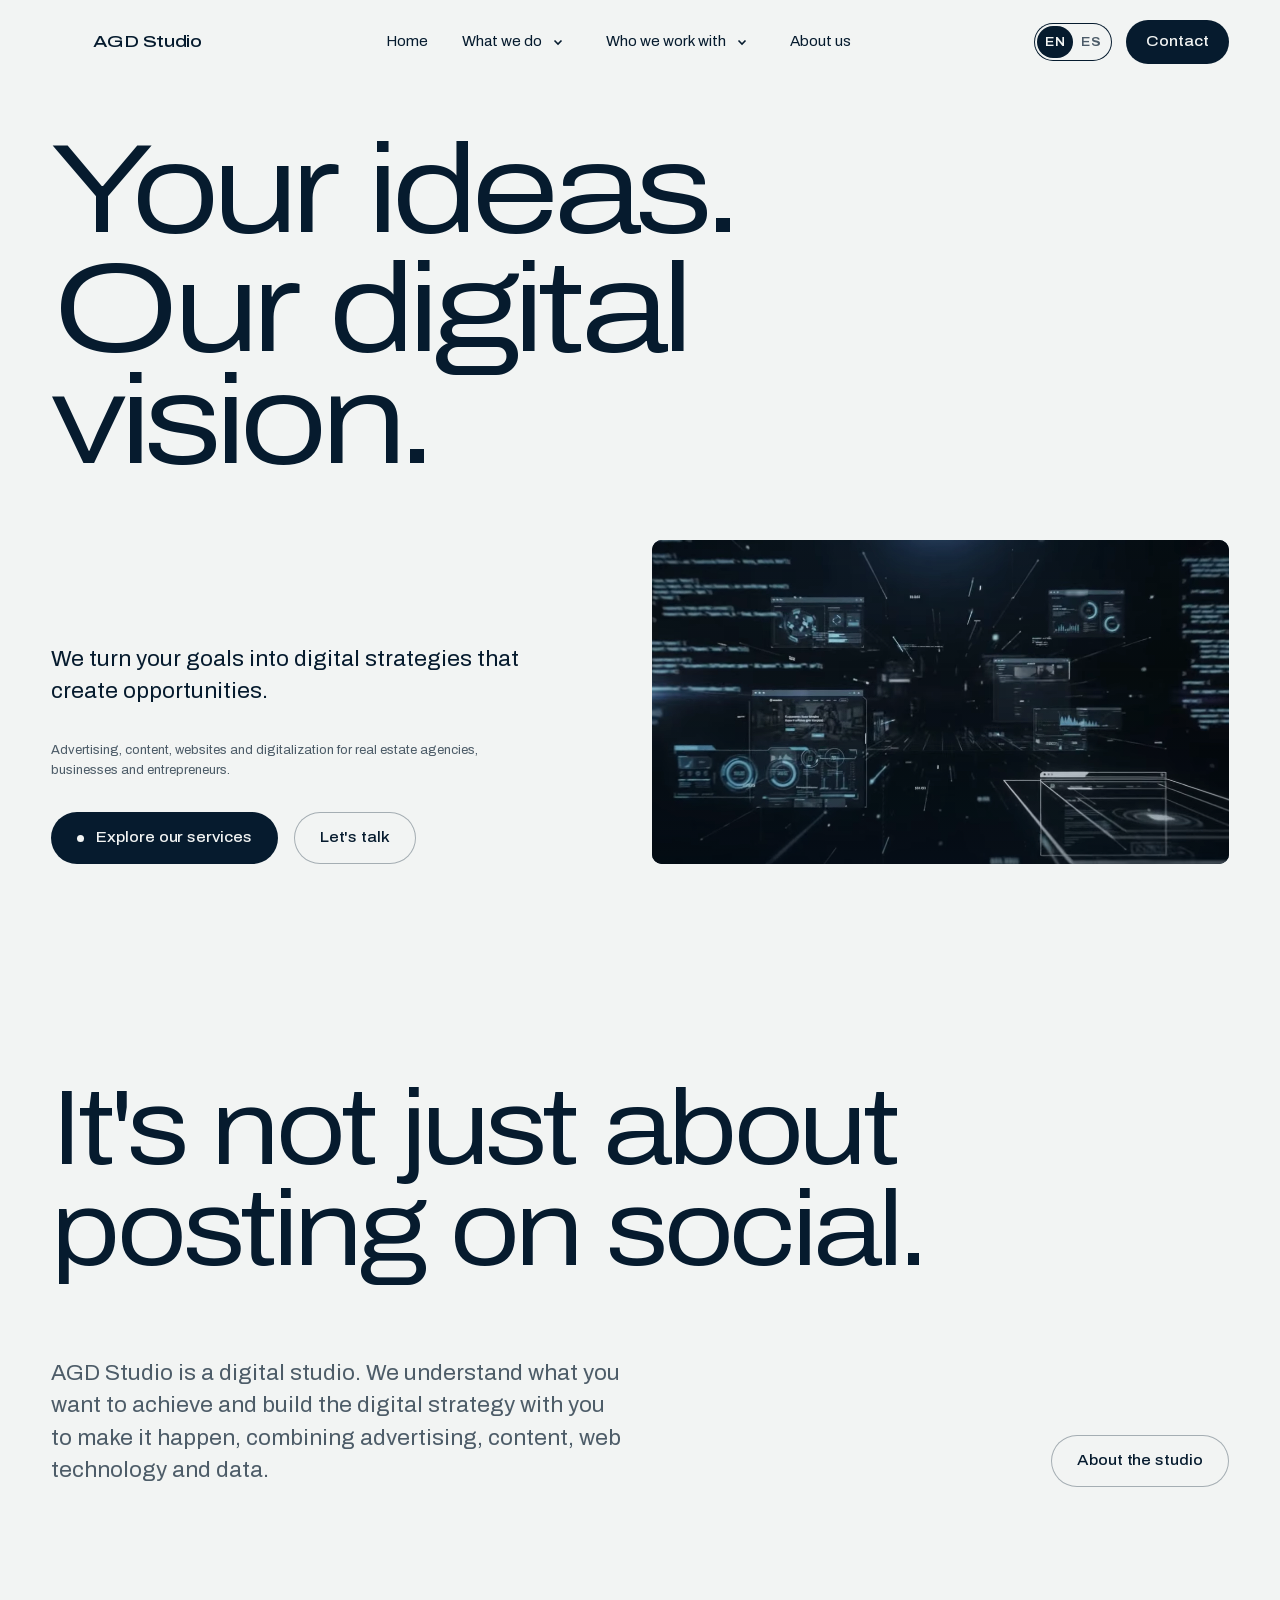
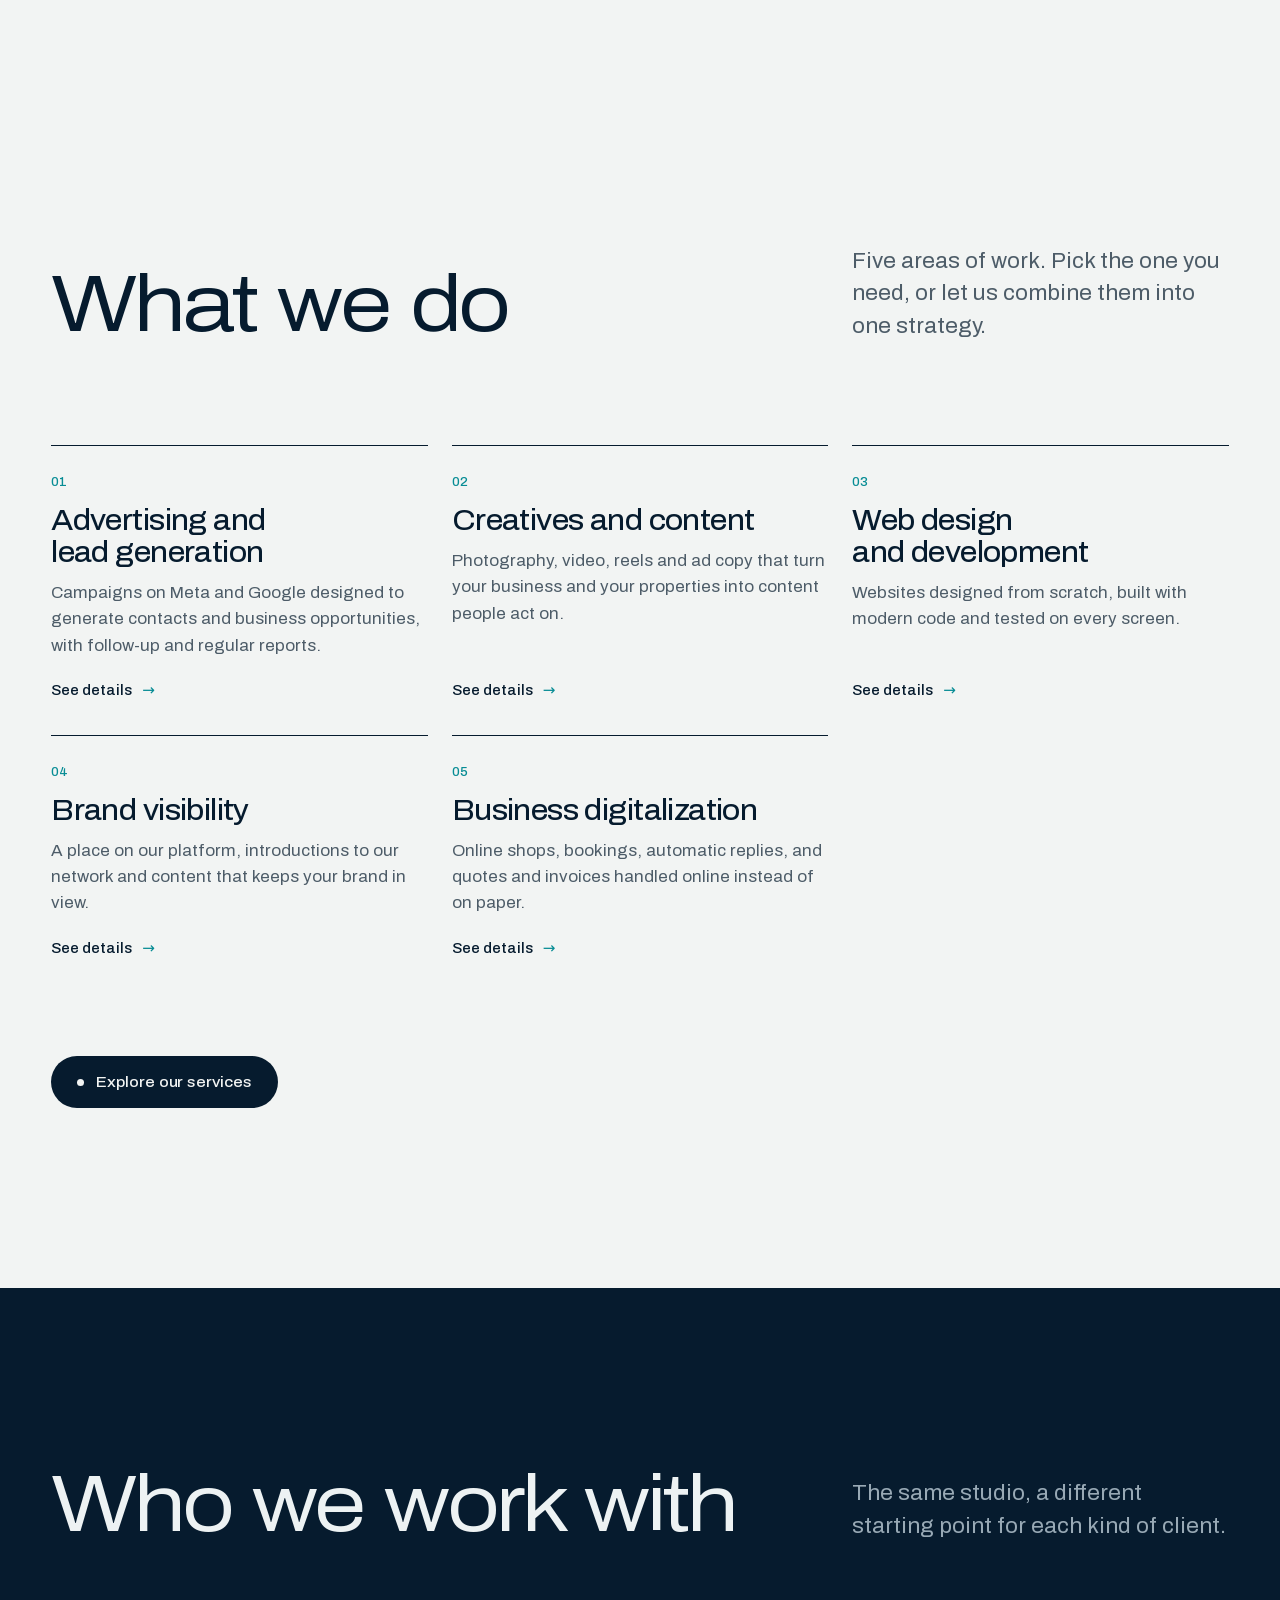
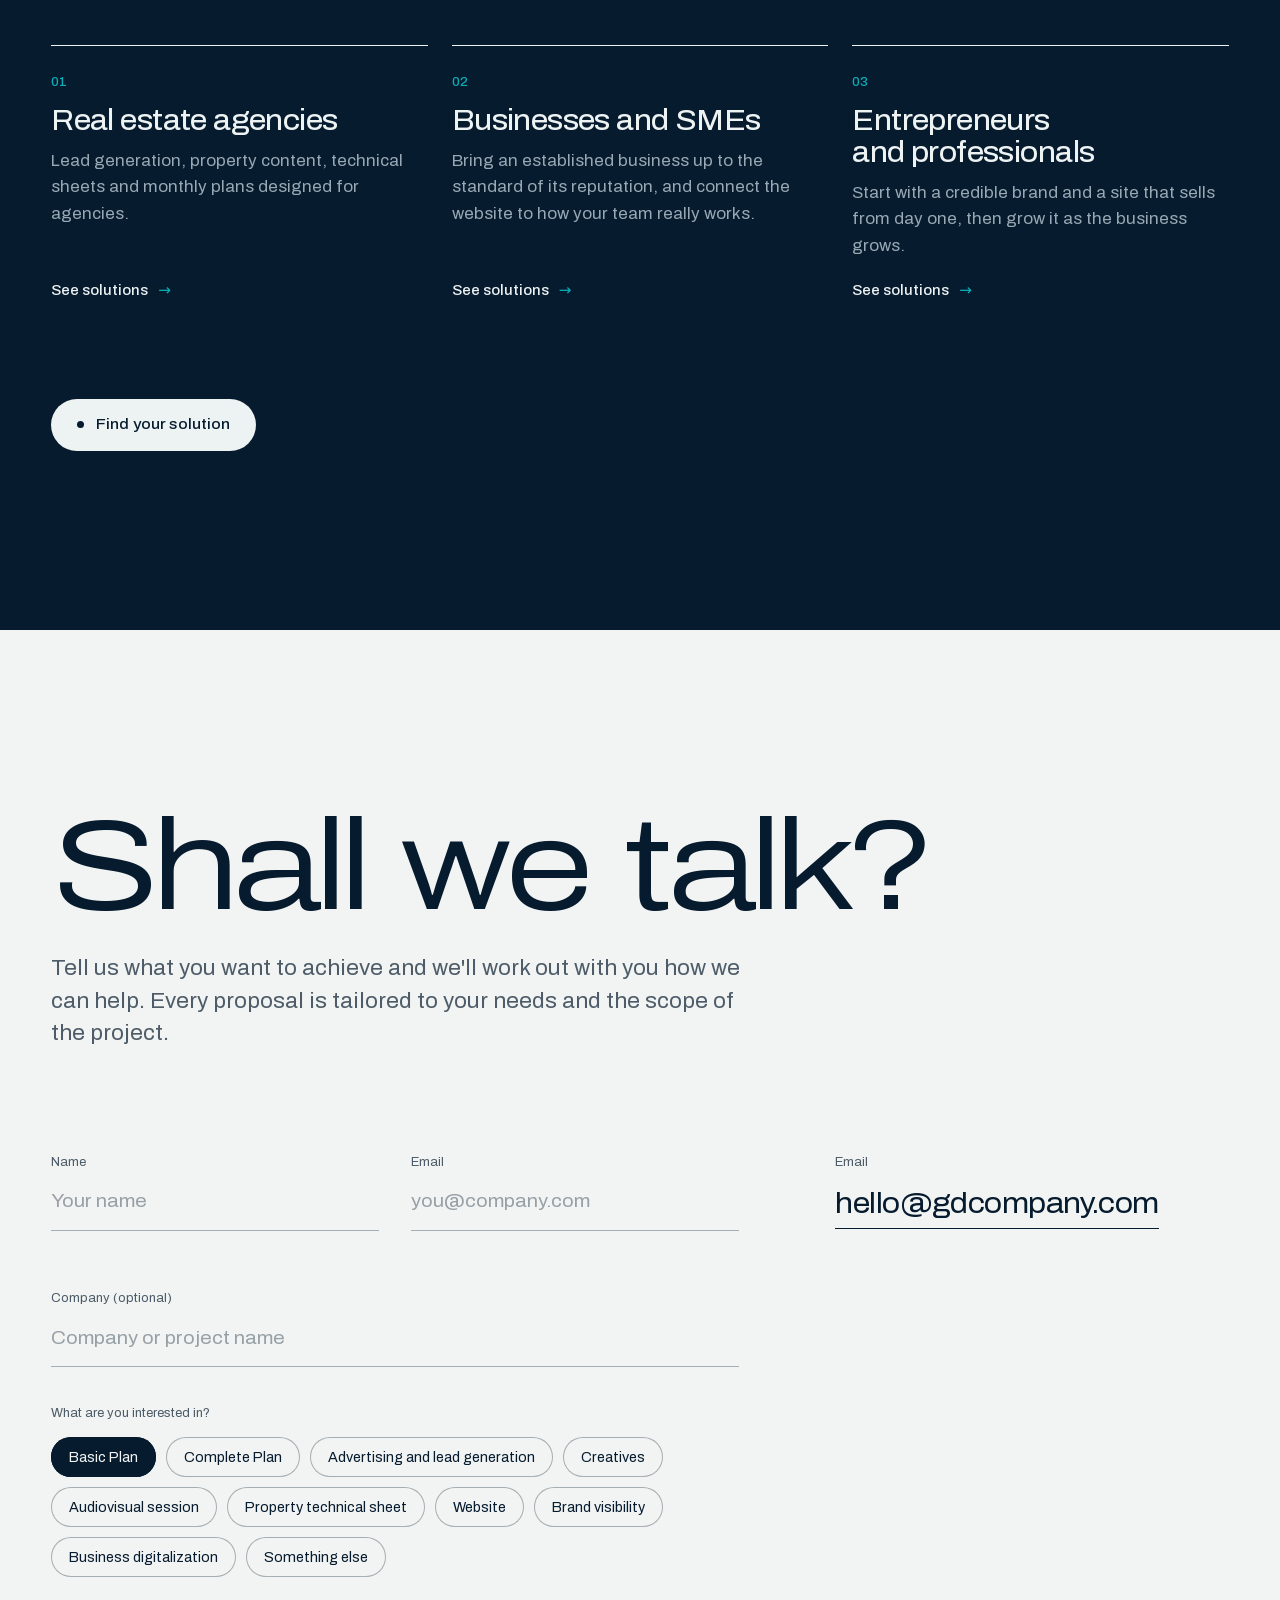
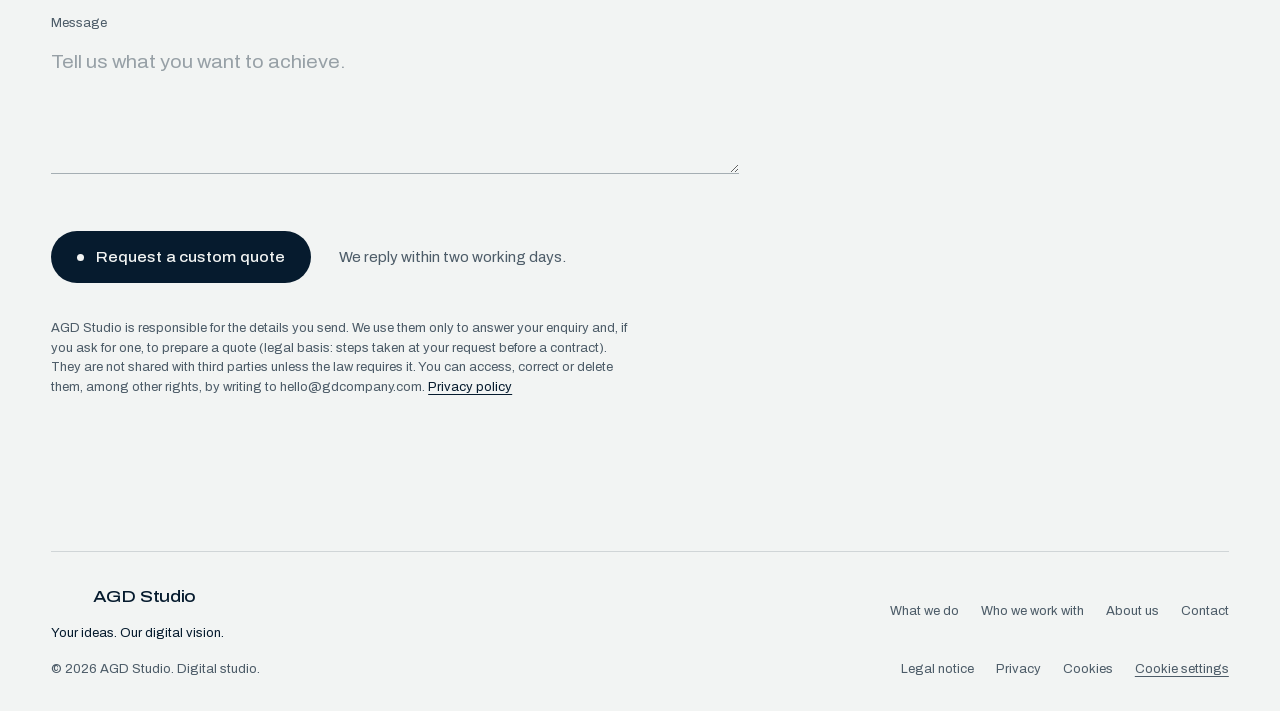
==== site/index.html @ 3d9035c6 "Add files via upload" ====
<!doctype html>
<html lang="en">
<head>
  <meta charset="utf-8">
  <meta name="viewport" content="width=device-width, initial-scale=1">
  <title>AGD Studio | Your ideas. Our digital vision.</title>
  <meta name="description" content="AGD Studio is a digital studio. Advertising, content, websites and digitalization for real estate agencies, businesses and entrepreneurs.">
  <meta name="theme-color" content="#F2F4F3">
  <meta name="referrer" content="strict-origin-when-cross-origin">
  <meta property="og:type" content="website">
  <meta property="og:site_name" content="AGD Studio">
  <meta property="og:title" content="AGD Studio | Your ideas. Our digital vision.">
  <meta property="og:description" content="Advertising, content, websites and digitalization for real estate agencies, businesses and entrepreneurs.">
  <meta name="twitter:card" content="summary">
  <link rel="icon" href="assets/mark.png">
  <link rel="preload" href="assets/poster.webp" as="image" type="image/webp">
  <link rel="preload" href="assets/fonts/archivo-ad60be9c27.woff2" as="font" type="font/woff2" crossorigin>
  <link rel="stylesheet" href="fonts.css">
  <link rel="stylesheet" href="styles.css">
  <script src="boot.js"></script>
</head>
<body>
  <a class="skip" href="#main">Skip to content</a>

  <div class="loader" aria-hidden="true">
    <div class="loader-inner">
      <span class="mark"></span>
      <span class="loader-word">AGD Studio</span>
    </div>
  </div>

  <div class="cursor" aria-hidden="true">
    <svg class="cursor-arrow" viewBox="0 0 22 26"><path d="M2 2 L2 21 L7.2 16.4 L10.6 24 L14 22.5 L10.7 15 L18 15 Z" fill="#FF9432" stroke="#061B2E" stroke-width="1.6" stroke-linejoin="round"/></svg>
    <span class="cursor-label"></span>
  </div>

  <header class="nav" id="nav">
    <div class="wrap nav-bar">
      <a class="brand" href="/" aria-label="AGD Studio, home"><span class="mark"></span>AGD Studio</a>
      <nav class="nav-links" aria-label="Main">
        <a href="/">Home</a>
        <div class="nav-item">
          <a href="/what-we-do">What we do</a>
          <button class="nav-sub-btn" type="button" aria-expanded="false" aria-controls="sub-services" aria-label="Show services"><svg viewBox="0 0 12 12" aria-hidden="true"><path d="M2.5 4.5 6 8l3.5-3.5"/></svg></button>
          <ul class="nav-sub" id="sub-services">
            <li><a href="/what-we-do#advertising">Advertising and lead generation</a></li>
            <li><a href="/what-we-do#content">Creatives and content</a></li>
            <li><a href="/what-we-do#web">Web design and development</a></li>
            <li><a href="/what-we-do#visibility">Brand visibility</a></li>
            <li><a href="/what-we-do#digital">Business digitalization</a></li>
          </ul>
        </div>
        <div class="nav-item">
          <a href="/who-we-work-with">Who we work with</a>
          <button class="nav-sub-btn" type="button" aria-expanded="false" aria-controls="sub-clients" aria-label="Show client types"><svg viewBox="0 0 12 12" aria-hidden="true"><path d="M2.5 4.5 6 8l3.5-3.5"/></svg></button>
          <ul class="nav-sub" id="sub-clients">
            <li><a href="/who-we-work-with#real-estate">Real estate agencies</a></li>
            <li><a href="/who-we-work-with#business">Businesses and SMEs</a></li>
            <li><a href="/who-we-work-with#entrepreneurs">Entrepreneurs and professionals</a></li>
          </ul>
        </div>
        <a href="/about">About us</a>
      </nav>
      <div class="nav-end">
        <button class="lang" type="button" aria-label="Ver en español"><span class="lang-opt" data-l="en">EN</span><span class="lang-opt" data-l="es">ES</span></button>
        <a class="btn nav-cta" href="/#contact"><span>Contact</span></a>
        <button class="menu-btn" type="button" aria-expanded="false" aria-controls="menu"><span class="menu-label">Menu</span><span class="bars"><i></i><i></i></span></button>
      </div>
    </div>
  </header>

  <div class="menu" id="menu" aria-hidden="true">
    <ul>
      <li><a class="big" href="/">Home</a></li>
      <li>
        <a class="big" href="/what-we-do">What we do</a>
        <ul class="menu-sub">
          <li><a href="/what-we-do#advertising">Advertising and lead generation</a></li>
          <li><a href="/what-we-do#content">Creatives and content</a></li>
          <li><a href="/what-we-do#web">Web design and development</a></li>
          <li><a href="/what-we-do#visibility">Brand visibility</a></li>
          <li><a href="/what-we-do#digital">Business digitalization</a></li>
        </ul>
      </li>
      <li>
        <a class="big" href="/who-we-work-with">Who we work with</a>
        <ul class="menu-sub">
          <li><a href="/who-we-work-with#real-estate">Real estate agencies</a></li>
          <li><a href="/who-we-work-with#business">Businesses and SMEs</a></li>
          <li><a href="/who-we-work-with#entrepreneurs">Entrepreneurs and professionals</a></li>
        </ul>
      </li>
      <li><a class="big" href="/about">About us</a></li>
      <li><a class="big" href="/#contact">Contact</a></li>
    </ul>
    <div class="menu-foot">
      <a href="mailto:hello@gdcompany.com">hello@gdcompany.com</a>
    </div>
  </div>

  <main id="main">

    <!-- ============================== HERO ============================== -->
    <section class="hero" id="top" aria-label="Introduction">
      <div class="wrap hero-layout">
        <h1 class="hero-title display">
          <span class="line"><span>Your ideas.</span></span>
          <span class="line"><span>Our digital vision.</span></span>
        </h1>
        <div class="hero-window">
          <div class="hero-film" aria-hidden="true">
            <video muted loop playsinline preload="none" width="1280" height="720" poster="assets/poster.webp" data-film="assets/film"></video>
          </div>
        </div>
        <div class="hero-foot">
          <p class="lead">We turn your goals into digital strategies that create opportunities.</p>
          <p class="small hero-for">Advertising, content, websites and digitalization for real estate agencies, businesses and entrepreneurs.</p>
          <div class="hero-actions">
            <a class="btn" href="/what-we-do"><span class="btn-dot"></span>Explore our services</a>
            <a class="btn btn--ghost" href="/#contact">Let's talk</a>
          </div>
        </div>
      </div>
    </section>

    <!-- ============================== WHO WE ARE ============================== -->
    <section class="section intro" id="intro" aria-labelledby="intro-title">
      <div class="wrap">
        <h2 class="h2" id="intro-title">
          <span>It's not just about</span>
          <span>posting on social.</span>
        </h2>
        <div class="intro-body">
          <p class="lead">AGD Studio is a digital studio. We understand what you want to achieve and build the digital strategy with you to make it happen, combining advertising, content, web technology and data.</p>
          <a class="btn btn--ghost intro-more" href="/about">About the studio</a>
        </div>
      </div>
    </section>

    <!-- ============================== WHAT WE DO ============================== -->
    <section class="section overview" id="services" aria-labelledby="services-title">
      <div class="wrap">
        <div class="head">
          <h2 class="h2" id="services-title">What we do</h2>
          <p class="lead">Five areas of work. Pick the one you need, or let us combine them into one strategy.</p>
        </div>
        <div class="cards">
          <a class="card" href="/what-we-do#advertising">
            <span class="card-num">01</span>
            <h3>Advertising and lead generation</h3>
            <p>Campaigns on Meta and Google designed to generate contacts and business opportunities, with follow-up and regular reports.</p>
            <span class="card-more">See details</span>
          </a>
          <a class="card" href="/what-we-do#content">
            <span class="card-num">02</span>
            <h3>Creatives and content</h3>
            <p>Photography, video, reels and ad copy that turn your business and your properties into content people act on.</p>
            <span class="card-more">See details</span>
          </a>
          <a class="card" href="/what-we-do#web">
            <span class="card-num">03</span>
            <h3>Web design and development</h3>
            <p>Websites designed from scratch, built with modern code and tested on every screen.</p>
            <span class="card-more">See details</span>
          </a>
          <a class="card" href="/what-we-do#visibility">
            <span class="card-num">04</span>
            <h3>Brand visibility</h3>
            <p>A place on our platform, introductions to our network and content that keeps your brand in view.</p>
            <span class="card-more">See details</span>
          </a>
          <a class="card" href="/what-we-do#digital">
            <span class="card-num">05</span>
            <h3>Business digitalization</h3>
            <p>Online shops, bookings, automatic replies, and quotes and invoices handled online instead of on paper.</p>
            <span class="card-more">See details</span>
          </a>
        </div>
        <div class="section-cta">
          <a class="btn" href="/what-we-do"><span class="btn-dot"></span>Explore our services</a>
        </div>
      </div>
    </section>

    <!-- ============================== WHO WE WORK WITH ============================== -->
    <section class="section overview is-dark" id="clients" aria-labelledby="clients-title" data-dark>
      <div class="wrap">
        <div class="head">
          <h2 class="h2" id="clients-title">Who we work with</h2>
          <p class="lead">The same studio, a different starting point for each kind of client.</p>
        </div>
        <div class="cards">
          <a class="card" href="/who-we-work-with#real-estate">
            <span class="card-num">01</span>
            <h3>Real estate agencies</h3>
            <p>Lead generation, property content, technical sheets and monthly plans designed for agencies.</p>
            <span class="card-more">See solutions</span>
          </a>
          <a class="card" href="/who-we-work-with#business">
            <span class="card-num">02</span>
            <h3>Businesses and SMEs</h3>
            <p>Bring an established business up to the standard of its reputation, and connect the website to how your team really works.</p>
            <span class="card-more">See solutions</span>
          </a>
          <a class="card" href="/who-we-work-with#entrepreneurs">
            <span class="card-num">03</span>
            <h3>Entrepreneurs and professionals</h3>
            <p>Start with a credible brand and a site that sells from day one, then grow it as the business grows.</p>
            <span class="card-more">See solutions</span>
          </a>
        </div>
        <div class="section-cta">
          <a class="btn" href="/who-we-work-with"><span class="btn-dot"></span>Find your solution</a>
        </div>
      </div>
    </section>

    <!-- ============================== CONTACT ============================== -->
    <section class="section contact" id="contact" aria-labelledby="contact-title">
      <div class="wrap">
        <h2 class="contact-title" id="contact-title"><span>Shall we talk?</span></h2>
        <p class="lead contact-lead">Tell us what you want to achieve and we'll work out with you how we can help. Every proposal is tailored to your needs and the scope of the project.</p>

        <div class="contact-grid">
          <form class="form" id="form" novalidate>
            <div class="form-row">
              <div class="field">
                <label for="f-name">Name</label>
                <input id="f-name" name="name" autocomplete="name" placeholder="Your name" maxlength="100" required aria-describedby="f-name-error">
                <span class="field-error" id="f-name-error" aria-live="polite"></span>
              </div>
              <div class="field">
                <label for="f-email">Email</label>
                <input id="f-email" name="email" type="email" autocomplete="email" placeholder="you@company.com" maxlength="254" required aria-describedby="f-email-error">
                <span class="field-error" id="f-email-error" aria-live="polite"></span>
              </div>
            </div>
            <div class="field">
              <label for="f-company">Company <span>(optional)</span></label>
              <input id="f-company" name="company" autocomplete="organization" placeholder="Company or project name" maxlength="120">
            </div>
            <fieldset>
              <legend>What are you interested in?</legend>
              <div class="types">
                <label class="chip"><input type="radio" name="type" value="Basic Plan" data-key="basic" checked>Basic Plan</label>
                <label class="chip"><input type="radio" name="type" value="Complete Plan" data-key="complete">Complete Plan</label>
                <label class="chip"><input type="radio" name="type" value="Advertising and lead generation" data-key="ads">Advertising and lead generation</label>
                <label class="chip"><input type="radio" name="type" value="Creatives" data-key="creatives">Creatives</label>
                <label class="chip"><input type="radio" name="type" value="Audiovisual session" data-key="audiovisual">Audiovisual session</label>
                <label class="chip"><input type="radio" name="type" value="Property technical sheet" data-key="sheet">Property technical sheet</label>
                <label class="chip"><input type="radio" name="type" value="Website" data-key="web">Website</label>
                <label class="chip"><input type="radio" name="type" value="Brand visibility" data-key="visibility">Brand visibility</label>
                <label class="chip"><input type="radio" name="type" value="Business digitalization" data-key="digital">Business digitalization</label>
                <label class="chip"><input type="radio" name="type" value="Something else" data-key="other">Something else</label>
              </div>
            </fieldset>
            <div class="field">
              <label for="f-msg">Message</label>
              <textarea id="f-msg" name="message" rows="4" placeholder="Tell us what you want to achieve." maxlength="1500" required aria-describedby="f-msg-error"></textarea>
              <span class="field-error" id="f-msg-error" aria-live="polite"></span>
            </div>
            <div class="form-end">
              <button class="btn" type="submit"><span class="btn-dot"></span>Request a custom quote</button>
              <p class="form-status" id="form-status" aria-live="polite">We reply within two working days.</p>
            </div>
            <p class="small form-legal"><span>AGD Studio is responsible for the details you send. We use them only to answer your enquiry and, if you ask for one, to prepare a quote (legal basis: steps taken at your request before a contract). They are not shared with third parties unless the law requires it. You can access, correct or delete them, among other rights, by writing to hello@gdcompany.com.</span> <a href="/privacy-policy">Privacy policy</a></p>
          </form>

          <aside class="direct" aria-label="Direct contact">
            <div><h3>Email</h3><a class="direct-big" href="mailto:hello@gdcompany.com">hello@gdcompany.com</a></div>
            <!-- Phone/WhatsApp and social profiles are hidden until real details exist (they were placeholders:
                 +34 600 000 000 and href="#"). Restore them here and in the legal notice when available. -->
          </aside>
        </div>

        <footer class="footer">
          <div class="footer-brand">
            <a class="brand" href="/"><span class="mark"></span>AGD Studio</a>
            <p class="footer-tagline">Your ideas. Our digital vision.</p>
          </div>
          <nav class="footer-nav" aria-label="Footer">
            <a href="/what-we-do">What we do</a><a href="/who-we-work-with">Who we work with</a><a href="/about">About us</a><a href="/#contact">Contact</a>
          </nav>
          <span>© 2026 AGD Studio. Digital studio.</span>
          <div class="footer-links"><a href="/legal-notice">Legal notice</a><a href="/privacy-policy">Privacy</a><a href="/cookie-policy">Cookies</a><button type="button" data-cookie-settings>Cookie settings</button></div>
        </footer>
      </div>
    </section>
  </main>

  <script src="consent.js" defer></script>
  <script src="vendor/gsap.min.js" defer></script>
  <script src="vendor/ScrollTrigger.min.js" defer></script>
  <script src="vendor/lenis.min.js" defer></script>
  <script src="i18n.js" defer></script>
  <script src="main.js" defer></script>
</body>
</html>
---- site/fonts.css ----
/* Self-hosted copies of Archivo and Newsreader (SIL Open Font License 1.1),
   downloaded from Google Fonts so no visitor data is sent to Google. */
/* vietnamese */
@font-face {
  font-family: 'Archivo';
  font-style: italic;
  font-weight: 100 900;
  font-stretch: 62% 125%;
  font-display: swap;
  src: url(assets/fonts/archivo-9c60a0d19b.woff2) format('woff2');
  unicode-range: U+0102-0103, U+0110-0111, U+0128-0129, U+0168-0169, U+01A0-01A1, U+01AF-01B0, U+0300-0301, U+0303-0304, U+0308-0309, U+0323, U+0329, U+1EA0-1EF9, U+20AB;
}
/* latin-ext */
@font-face {
  font-family: 'Archivo';
  font-style: italic;
  font-weight: 100 900;
  font-stretch: 62% 125%;
  font-display: swap;
  src: url(assets/fonts/archivo-4e590bdd06.woff2) format('woff2');
  unicode-range: U+0100-02BA, U+02BD-02C5, U+02C7-02CC, U+02CE-02D7, U+02DD-02FF, U+0304, U+0308, U+0329, U+1D00-1DBF, U+1E00-1E9F, U+1EF2-1EFF, U+2020, U+20A0-20AB, U+20AD-20C4, U+2113, U+2C60-2C7F, U+A720-A7FF;
}
/* latin */
@font-face {
  font-family: 'Archivo';
  font-style: italic;
  font-weight: 100 900;
  font-stretch: 62% 125%;
  font-display: swap;
  src: url(assets/fonts/archivo-9af1a7a506.woff2) format('woff2');
  unicode-range: U+0000-00FF, U+0131, U+0152-0153, U+02BB-02BC, U+02C6, U+02DA, U+02DC, U+0304, U+0308, U+0329, U+2000-206F, U+20AC, U+2122, U+2191, U+2193, U+2212, U+2215, U+FEFF, U+FFFD;
}
/* vietnamese */
@font-face {
  font-family: 'Archivo';
  font-style: normal;
  font-weight: 100 900;
  font-stretch: 62% 125%;
  font-display: swap;
  src: url(assets/fonts/archivo-e1ed4dcbd7.woff2) format('woff2');
  unicode-range: U+0102-0103, U+0110-0111, U+0128-0129, U+0168-0169, U+01A0-01A1, U+01AF-01B0, U+0300-0301, U+0303-0304, U+0308-0309, U+0323, U+0329, U+1EA0-1EF9, U+20AB;
}
/* latin-ext */
@font-face {
  font-family: 'Archivo';
  font-style: normal;
  font-weight: 100 900;
  font-stretch: 62% 125%;
  font-display: swap;
  src: url(assets/fonts/archivo-8ec073407e.woff2) format('woff2');
  unicode-range: U+0100-02BA, U+02BD-02C5, U+02C7-02CC, U+02CE-02D7, U+02DD-02FF, U+0304, U+0308, U+0329, U+1D00-1DBF, U+1E00-1E9F, U+1EF2-1EFF, U+2020, U+20A0-20AB, U+20AD-20C4, U+2113, U+2C60-2C7F, U+A720-A7FF;
}
/* latin */
@font-face {
  font-family: 'Archivo';
  font-style: normal;
  font-weight: 100 900;
  font-stretch: 62% 125%;
  font-display: swap;
  src: url(assets/fonts/archivo-ad60be9c27.woff2) format('woff2');
  unicode-range: U+0000-00FF, U+0131, U+0152-0153, U+02BB-02BC, U+02C6, U+02DA, U+02DC, U+0304, U+0308, U+0329, U+2000-206F, U+20AC, U+2122, U+2191, U+2193, U+2212, U+2215, U+FEFF, U+FFFD;
}
/* vietnamese */
@font-face {
  font-family: 'Newsreader';
  font-style: italic;
  font-weight: 400;
  font-display: swap;
  src: url(assets/fonts/newsreader-b1dca16c12.woff2) format('woff2');
  unicode-range: U+0102-0103, U+0110-0111, U+0128-0129, U+0168-0169, U+01A0-01A1, U+01AF-01B0, U+0300-0301, U+0303-0304, U+0308-0309, U+0323, U+0329, U+1EA0-1EF9, U+20AB;
}
/* latin-ext */
@font-face {
  font-family: 'Newsreader';
  font-style: italic;
  font-weight: 400;
  font-display: swap;
  src: url(assets/fonts/newsreader-c04dea5e3b.woff2) format('woff2');
  unicode-range: U+0100-02BA, U+02BD-02C5, U+02C7-02CC, U+02CE-02D7, U+02DD-02FF, U+0304, U+0308, U+0329, U+1D00-1DBF, U+1E00-1E9F, U+1EF2-1EFF, U+2020, U+20A0-20AB, U+20AD-20C4, U+2113, U+2C60-2C7F, U+A720-A7FF;
}
/* latin */
@font-face {
  font-family: 'Newsreader';
  font-style: italic;
  font-weight: 400;
  font-display: swap;
  src: url(assets/fonts/newsreader-68039027a2.woff2) format('woff2');
  unicode-range: U+0000-00FF, U+0131, U+0152-0153, U+02BB-02BC, U+02C6, U+02DA, U+02DC, U+0304, U+0308, U+0329, U+2000-206F, U+20AC, U+2122, U+2191, U+2193, U+2212, U+2215, U+FEFF, U+FFFD;
}
/* vietnamese */
@font-face {
  font-family: 'Newsreader';
  font-style: normal;
  font-weight: 400;
  font-display: swap;
  src: url(assets/fonts/newsreader-2879c96c20.woff2) format('woff2');
  unicode-range: U+0102-0103, U+0110-0111, U+0128-0129, U+0168-0169, U+01A0-01A1, U+01AF-01B0, U+0300-0301, U+0303-0304, U+0308-0309, U+0323, U+0329, U+1EA0-1EF9, U+20AB;
}
/* latin-ext */
@font-face {
  font-family: 'Newsreader';
  font-style: normal;
  font-weight: 400;
  font-display: swap;
  src: url(assets/fonts/newsreader-997f74927d.woff2) format('woff2');
  unicode-range: U+0100-02BA, U+02BD-02C5, U+02C7-02CC, U+02CE-02D7, U+02DD-02FF, U+0304, U+0308, U+0329, U+1D00-1DBF, U+1E00-1E9F, U+1EF2-1EFF, U+2020, U+20A0-20AB, U+20AD-20C4, U+2113, U+2C60-2C7F, U+A720-A7FF;
}
/* latin */
@font-face {
  font-family: 'Newsreader';
  font-style: normal;
  font-weight: 400;
  font-display: swap;
  src: url(assets/fonts/newsreader-4aa9bb70e8.woff2) format('woff2');
  unicode-range: U+0000-00FF, U+0131, U+0152-0153, U+02BB-02BC, U+02C6, U+02DA, U+02DC, U+0304, U+0308, U+0329, U+2000-206F, U+20AC, U+2122, U+2191, U+2193, U+2212, U+2215, U+FEFF, U+FFFD;
}
/* vietnamese */
@font-face {
  font-family: 'Newsreader';
  font-style: normal;
  font-weight: 500;
  font-display: swap;
  src: url(assets/fonts/newsreader-2879c96c20.woff2) format('woff2');
  unicode-range: U+0102-0103, U+0110-0111, U+0128-0129, U+0168-0169, U+01A0-01A1, U+01AF-01B0, U+0300-0301, U+0303-0304, U+0308-0309, U+0323, U+0329, U+1EA0-1EF9, U+20AB;
}
/* latin-ext */
@font-face {
  font-family: 'Newsreader';
  font-style: normal;
  font-weight: 500;
  font-display: swap;
  src: url(assets/fonts/newsreader-997f74927d.woff2) format('woff2');
  unicode-range: U+0100-02BA, U+02BD-02C5, U+02C7-02CC, U+02CE-02D7, U+02DD-02FF, U+0304, U+0308, U+0329, U+1D00-1DBF, U+1E00-1E9F, U+1EF2-1EFF, U+2020, U+20A0-20AB, U+20AD-20C4, U+2113, U+2C60-2C7F, U+A720-A7FF;
}
/* latin */
@font-face {
  font-family: 'Newsreader';
  font-style: normal;
  font-weight: 500;
  font-display: swap;
  src: url(assets/fonts/newsreader-4aa9bb70e8.woff2) format('woff2');
  unicode-range: U+0000-00FF, U+0131, U+0152-0153, U+02BB-02BC, U+02C6, U+02DA, U+02DC, U+0304, U+0308, U+0329, U+2000-206F, U+20AC, U+2122, U+2191, U+2193, U+2212, U+2215, U+FEFF, U+FFFD;
}
---- site/styles.css ----
/* ==========================================================================
   AGD Studio — design tokens
   Palette is drawn from the GD shield: deep navy line, lagoon teal, cursor orange.
   ========================================================================== */
:root {
  --paper: #F2F4F3;
  --paper-2: #E6EBEC;
  --ink: #061B2E;
  --navy: #0E2D4A;
  --lagoon: #0AAFB8;
  --lagoon-soft: #C5E9EB;
  --sun: #FF9432;
  --mist: #D3DBDF;

  --bg: var(--paper);
  --bg-2: var(--paper-2);
  --fg: var(--ink);
  --muted: #4D5C68;
  --line: rgba(6, 27, 46, .14);
  --line-strong: rgba(6, 27, 46, .32);
  --surface: #FBFCFC;
  --accent: #078C94;

  --font: "Archivo", ui-sans-serif, system-ui, sans-serif;
  --serif: "Newsreader", Georgia, serif;

  --t-small: .8125rem;
  --t-body: 1.0625rem;
  --t-lead: clamp(1.125rem, 1rem + .55vw, 1.4rem);
  --t-h3: clamp(1.35rem, 1.1rem + .9vw, 1.9rem);
  --t-h2: clamp(2.5rem, 1.3rem + 4.6vw, 6rem);
  --t-display: clamp(3.2rem, .4rem + 9.4vw, 11.5rem);

  --gutter: clamp(16px, 4vw, 64px);
  --max: 1680px;
  --section: clamp(96px, 14vw, 220px);
  --ease: cubic-bezier(.16, 1, .3, 1);
  --ease-io: cubic-bezier(.65, 0, .25, 1);
}

.is-dark {
  --bg: var(--ink);
  --bg-2: #0B2438;
  --fg: #EDF2F3;
  --muted: #98A9B5;
  --line: rgba(237, 242, 243, .14);
  --line-strong: rgba(237, 242, 243, .34);
  --surface: #0C2740;
  --accent: var(--lagoon);
}

@media (prefers-color-scheme: dark) {
  :root:not([data-theme="light"]) {
    --bg: #07141F;
    --bg-2: #0C1D2B;
    --fg: #E9EEF0;
    --muted: #93A3AE;
    --line: rgba(233, 238, 240, .13);
    --line-strong: rgba(233, 238, 240, .3);
    --surface: #0E2131;
    --accent: var(--lagoon);
  }
  :root:not([data-theme="light"]) .is-dark { --bg: #0B2436; --bg-2: #0F2B40; --surface: #10314A; }
}
:root[data-theme="dark"] {
  --bg: #07141F;
  --bg-2: #0C1D2B;
  --fg: #E9EEF0;
  --muted: #93A3AE;
  --line: rgba(233, 238, 240, .13);
  --line-strong: rgba(233, 238, 240, .3);
  --surface: #0E2131;
  --accent: var(--lagoon);
}
:root[data-theme="dark"] .is-dark { --bg: #0B2436; --bg-2: #0F2B40; --surface: #10314A; }

/* ==========================================================================
   Base
   ========================================================================== */
*, *::before, *::after { box-sizing: border-box; }
html { -webkit-text-size-adjust: 100%; }
html.lenis, html.lenis body { height: auto; }
.lenis.lenis-smooth { scroll-behavior: auto !important; }
.lenis.lenis-smooth [data-lenis-prevent] { overscroll-behavior: contain; }

body {
  margin: 0;
  background: var(--bg);
  color: var(--fg);
  font-family: var(--font);
  font-size: var(--t-body);
  line-height: 1.55;
  font-stretch: 100%;
  -webkit-font-smoothing: antialiased;
  text-rendering: optimizeLegibility;
  overflow-x: clip;
}
img, svg, video { display: block; max-width: 100%; }
a { color: inherit; text-decoration: none; }
button, input, textarea, select { font: inherit; color: inherit; }
button { cursor: pointer; background: none; border: 0; padding: 0; }
h1, h2, h3, h4, p, ul, ol, dl, dd, figure { margin: 0; padding: 0; }
ul, ol { list-style: none; }
::selection { background: var(--lagoon); color: var(--ink); }

:focus-visible { outline: 2px solid var(--sun); outline-offset: 3px; border-radius: 2px; }

.sr-only {
  position: absolute; width: 1px; height: 1px; padding: 0; margin: -1px;
  overflow: hidden; clip: rect(0 0 0 0); white-space: nowrap; border: 0;
}
.skip {
  position: fixed; left: 16px; top: -60px; z-index: 200;
  background: var(--sun); color: var(--ink); padding: 10px 16px; border-radius: 999px;
  transition: top .3s var(--ease);
}
.skip:focus { top: 16px; }

.wrap { width: 100%; max-width: var(--max); margin-inline: auto; padding-inline: var(--gutter); }

.section {
  position: relative;
  background: var(--bg);
  color: var(--fg);
  padding-block: var(--section);
}

/* Type roles */
.display {
  font-size: var(--t-display);
  font-stretch: 125%;
  font-weight: 340;
  letter-spacing: -.055em;
  line-height: .88;
}
.h2 {
  font-size: var(--t-h2);
  font-stretch: 118%;
  font-weight: 360;
  letter-spacing: -.045em;
  line-height: .95;
  text-wrap: balance;
}
.h3 {
  font-size: var(--t-h3);
  font-stretch: 110%;
  font-weight: 450;
  letter-spacing: -.02em;
  line-height: 1.1;
}
.lead {
  font-size: var(--t-lead);
  line-height: 1.45;
  color: var(--muted);
  max-width: 34em;
  text-wrap: pretty;
}
.small { font-size: var(--t-small); color: var(--muted); }

/* Section heading block: title left, intro offset right */
.head {
  display: grid;
  gap: 28px;
  margin-bottom: clamp(56px, 8vw, 120px);
}
@media (min-width: 900px) {
  .head { grid-template-columns: repeat(12, 1fr); column-gap: 24px; align-items: end; }
  .head .h2 { grid-column: 1 / span 8; }
  .head .lead { grid-column: 9 / span 4; }
}

/* Buttons */
.btn {
  --b-bg: var(--fg);
  --b-fg: var(--bg);
  position: relative;
  display: inline-flex;
  align-items: center;
  gap: 12px;
  height: 52px;
  padding: 0 26px;
  border-radius: 999px;
  background: var(--b-bg);
  color: var(--b-fg);
  font-size: .95rem;
  font-weight: 500;
  font-stretch: 108%;
  letter-spacing: -.005em;
  overflow: hidden;
  isolation: isolate;
  transition: color .5s var(--ease);
}
.btn::before {
  content: "";
  position: absolute; inset: 0;
  background: var(--lagoon);
  border-radius: inherit;
  transform: translateY(101%);
  transition: transform .55s var(--ease);
  z-index: -1;
}
.btn:hover::before, .btn:focus-visible::before { transform: translateY(0); }
.btn:hover, .btn:focus-visible { color: var(--ink); }
.btn--ghost { --b-bg: transparent; --b-fg: var(--fg); box-shadow: inset 0 0 0 1px var(--line-strong); }
.btn-dot { width: 7px; height: 7px; border-radius: 50%; background: currentColor; }

.chip {
  display: inline-flex; align-items: center; gap: 8px;
  height: 40px; padding: 0 18px;
  border-radius: 999px;
  box-shadow: inset 0 0 0 1px var(--line-strong);
  font-size: .9rem;
  color: var(--fg);
  transition: background .35s var(--ease), color .35s var(--ease), box-shadow .35s var(--ease);
}
.chip:hover { box-shadow: inset 0 0 0 1px var(--fg); }
.chip[aria-pressed="true"], .chip:has(input:checked) { background: var(--fg); color: var(--bg); box-shadow: inset 0 0 0 1px var(--fg); }
.chip input { position: absolute; opacity: 0; pointer-events: none; }
.chip:has(input:focus-visible) { outline: 2px solid var(--sun); outline-offset: 3px; }

/* The GD shield, painted through a mask so it takes any colour */
.mark {
  display: inline-block;
  aspect-ratio: 522 / 600;
  background: currentColor;
  -webkit-mask: url("assets/mark.png") center / contain no-repeat;
  mask: url("assets/mark.png") center / contain no-repeat;
}

/* ==========================================================================
   Loader
   ========================================================================== */
.loader {
  position: fixed; inset: 0; z-index: 120;
  display: grid; place-items: center;
  background: var(--ink);
  color: #EDF2F3;
}
.loader-inner { display: grid; justify-items: center; gap: 22px; }
.loader .mark { width: 88px; clip-path: inset(100% 0 0 0); animation: markIn 1.1s var(--ease-io) .15s forwards; }
.loader-word {
  font-stretch: 125%; font-weight: 400; letter-spacing: -.02em; font-size: 1rem;
  opacity: 0; animation: fadeIn .6s ease .8s forwards;
}
.loader.is-done { transform: translateY(-100%); transition: transform 1s var(--ease-io); }
@keyframes markIn { to { clip-path: inset(0 0 0 0); } }
@keyframes fadeIn { to { opacity: 1; } }
.no-loader .loader { display: none; }

/* ==========================================================================
   Cursor — the orange pointer from the GD emblem
   ========================================================================== */
.cursor { display: none; }
@media (hover: hover) and (pointer: fine) {
  .has-cursor, .has-cursor a, .has-cursor button, .has-cursor label { cursor: none; }
  .has-cursor input, .has-cursor textarea { cursor: text; }
  .has-cursor input[type="range"] { cursor: none; }
  .cursor {
    display: block;
    position: fixed; left: 0; top: 0; z-index: 150;
    pointer-events: none;
    will-change: transform;
  }
  .cursor-arrow {
    width: 22px; height: 26px;
    transform-origin: 2px 2px;
    transition: transform .35s var(--ease), opacity .2s;
  }
  .cursor.is-link .cursor-arrow { transform: rotate(-14deg) scale(1.15); }
  .cursor.is-text .cursor-arrow, .cursor.is-hidden .cursor-arrow { opacity: 0; }
  .cursor-label {
    position: absolute; left: 18px; top: 22px;
    padding: 7px 13px; border-radius: 999px;
    background: var(--sun); color: var(--ink);
    font-size: .78rem; font-weight: 550; white-space: nowrap;
    transform: scale(.4); opacity: 0; transform-origin: 0 0;
    transition: transform .4s var(--ease), opacity .25s;
  }
  .cursor.has-label .cursor-label { transform: scale(1); opacity: 1; }
}

/* ==========================================================================
   Header
   ========================================================================== */
.nav {
  position: fixed; inset: 0 0 auto; z-index: 90;
  color: var(--ink);
  transition: transform .6s var(--ease), color .4s;
}
:root[data-theme="dark"] .nav { color: #E9EEF0; }
@media (prefers-color-scheme: dark) { :root:not([data-theme="light"]) .nav { color: #E9EEF0; } }
.nav.on-dark { color: #EDF2F3; }
.nav.is-hidden { transform: translateY(-110%); }
.nav-bar {
  display: flex; align-items: center; justify-content: space-between; gap: 24px;
  height: 84px;
}
.brand { display: inline-flex; align-items: center; gap: 12px; font-stretch: 120%; font-weight: 500; letter-spacing: -.02em; }
.brand .mark { width: 30px; }
.nav-links { display: none; gap: 34px; font-size: .95rem; }
.nav-links a { position: relative; padding-block: 6px; }
.nav-links a::after {
  content: ""; position: absolute; left: 0; right: 0; bottom: 0; height: 1px;
  background: currentColor; transform: scaleX(0); transform-origin: right;
  transition: transform .5s var(--ease);
}
.nav-links a:hover::after, .nav-links a[aria-current="page"]::after { transform: scaleX(1); transform-origin: left; }
.nav-cta { display: none; }
.nav.is-scrolled { background: color-mix(in srgb, var(--paper) 90%, transparent); -webkit-backdrop-filter: blur(12px); backdrop-filter: blur(12px); }
.nav.is-scrolled.on-dark { background: color-mix(in srgb, var(--ink) 88%, transparent); }
:root[data-theme="dark"] .nav.is-scrolled { background: color-mix(in srgb, #07141F 88%, transparent); }
@media (prefers-color-scheme: dark) { :root:not([data-theme="light"]) .nav.is-scrolled { background: color-mix(in srgb, #07141F 88%, transparent); } }
.nav.is-scrolled .nav-bar { height: 68px; }
.nav-bar { transition: height .4s var(--ease); }

/* Dropdowns: open on hover, keyboard focus, or the toggle button (touch) */
.nav-item { position: relative; display: flex; align-items: center; gap: 2px; }
.nav-sub-btn { display: grid; place-items: center; width: 28px; height: 32px; border-radius: 6px; }
.nav-sub-btn svg { width: 12px; height: 12px; fill: none; stroke: currentColor; stroke-width: 1.6; transition: transform .35s var(--ease); }
.nav-item.is-open .nav-sub-btn svg { transform: rotate(180deg); }
.nav-sub {
  position: absolute; top: calc(100% + 10px); left: -18px; z-index: 2;
  min-width: 270px; padding: 10px;
  display: grid; gap: 2px;
  border-radius: 14px;
  background: var(--surface); color: var(--fg);
  box-shadow: 0 0 0 1px var(--line), 0 18px 40px -18px rgba(6, 27, 46, .35);
  opacity: 0; visibility: hidden; transform: translateY(-6px);
  transition: opacity .25s var(--ease), transform .35s var(--ease), visibility 0s .35s;
}
.nav-sub::before { content: ""; position: absolute; inset: -12px 0 auto; height: 12px; } /* bridge the gap for the pointer */
.nav-item.is-open .nav-sub { opacity: 1; visibility: visible; transform: none; transition-delay: 0s; }
@media (hover: hover) { .nav-item:hover .nav-sub { opacity: 1; visibility: visible; transform: none; transition-delay: 0s; } }
.nav-sub a { display: block; padding: 10px 12px; border-radius: 8px; font-size: .92rem; }
.nav-sub a::after { display: none; }
.nav-sub a:hover, .nav-sub a:focus-visible { background: var(--bg-2); }
.nav { --nav-btn-bg: var(--ink); --nav-btn-fg: var(--paper); }
.nav.on-dark, .menu-open .nav { --nav-btn-bg: #EDF2F3; --nav-btn-fg: var(--ink); }
:root[data-theme="dark"] .nav { --nav-btn-bg: #E9EEF0; --nav-btn-fg: var(--ink); }
@media (prefers-color-scheme: dark) { :root:not([data-theme="light"]) .nav { --nav-btn-bg: #E9EEF0; --nav-btn-fg: var(--ink); } }
.nav .btn { height: 44px; padding: 0 20px; background: var(--nav-btn-bg); color: var(--nav-btn-fg); }
.nav .btn:hover, .nav .btn:focus-visible { color: var(--ink); }
.menu-btn { display: inline-flex; align-items: center; gap: 10px; height: 44px; font-size: .95rem; }
.menu-btn i { display: block; width: 22px; height: 1.5px; background: currentColor; transition: transform .4s var(--ease); }
.menu-btn i + i { margin-top: 5px; }
.menu-btn .bars { display: grid; }
.menu-open .menu-btn i:first-child { transform: translateY(3.25px) rotate(45deg); }
.menu-open .menu-btn i:last-child { transform: translateY(-3.25px) rotate(-45deg); }
@media (min-width: 1000px) {
  .nav-links, .nav-cta { display: flex; }
  .menu-btn { display: none; }
}

.menu {
  position: fixed; inset: 0; z-index: 85;
  background: var(--ink); color: #EDF2F3;
  padding: 120px var(--gutter) 40px;
  display: flex; flex-direction: column; justify-content: space-between;
  clip-path: inset(0 0 100% 0);
  transition: clip-path .8s var(--ease-io);
  visibility: hidden;
}
.menu-open .menu { clip-path: inset(0 0 0 0); visibility: visible; }
.menu-open .nav { color: #EDF2F3; }
.menu { overflow-y: auto; gap: 40px; }
.menu > ul { display: grid; gap: 14px; }
.menu a.big { font-size: clamp(2rem, 9vw, 3.6rem); font-stretch: 122%; font-weight: 340; letter-spacing: -.045em; line-height: 1.05; }
.menu-sub { display: flex; flex-wrap: wrap; gap: 4px 18px; margin-top: 8px; color: #98A9B5; font-size: .95rem; }
.menu-sub a { display: inline-block; padding-block: 6px; }
.menu-sub a:hover { color: #EDF2F3; }
.menu-foot { display: grid; gap: 6px; color: #98A9B5; }

/* ==========================================================================
   Hero — static: the film sits in its window from the first paint
   ========================================================================== */
.hero { position: relative; background: var(--bg); }
.hero-layout {
  position: relative;
  display: grid;
  grid-template-rows: auto auto auto;
  align-content: start;
  padding-top: clamp(104px, 15vh, 160px);
  padding-bottom: clamp(24px, 4vh, 44px);
}
.hero-title { max-width: 11ch; }
.hero-title .line { display: block; overflow: hidden; padding-bottom: .12em; margin-bottom: -.06em; }
.hero-title .line > span { display: block; }
.hero-window {
  /* Fixed 16:9 box, so nothing shifts while the poster or the film loads */
  position: relative;
  width: 100%;
  aspect-ratio: 16 / 9;
  margin-block: clamp(28px, 5vh, 44px);
  border-radius: 10px;
  overflow: hidden;
  background: var(--ink);
}
.hero-film { position: absolute; inset: 0; }
.hero-film video { width: 100%; height: 100%; object-fit: cover; }
.hero-film::after {
  content: ""; position: absolute; inset: 0;
  background: linear-gradient(180deg, rgba(6,27,46,.15), rgba(6,27,46,.0) 40%, rgba(6,27,46,.35));
  pointer-events: none;
}
.hero-foot { display: grid; gap: 20px; align-items: end; }
.hero-foot .lead { max-width: 30em; color: var(--fg); }
.hero-actions { display: flex; flex-wrap: wrap; align-items: center; gap: 12px 16px; }
.hero-for { display: none; }

@media (min-width: 900px) {
  /* One screen tall: the film window takes the height left under the title, so it always fits the first viewport */
  .hero-layout { height: 100vh; height: 100svh; min-height: 620px; grid-template-columns: repeat(12, 1fr); column-gap: 24px; grid-template-rows: auto minmax(0, 1fr); }
  .hero-title { grid-column: 1 / -1; grid-row: 1; }
  .hero-window { grid-column: 7 / -1; grid-row: 2; justify-self: end; align-self: end; width: auto; height: 100%; max-width: 100%; margin: 28px 0 0;
    /* never taller than 16:9 of the six columns it sits in */
    max-height: min(420px, calc(((min(100vw, var(--max)) - 2 * var(--gutter) - 264px) / 2 + 120px) * 9 / 16)); }
  .hero-foot { grid-column: 1 / span 5; grid-row: 2; align-self: end; gap: 32px; }
  .hero-for { display: block; }
}

/* Home intro: who we are, in two lines */
.intro .h2 { font-size: clamp(2.6rem, 1rem + 7vw, 9rem); max-width: 12ch; }
.intro-body { display: grid; gap: 28px; margin-top: clamp(40px, 6vw, 80px); }
@media (min-width: 900px) {
  .intro-body { grid-template-columns: repeat(12, 1fr); column-gap: 24px; align-items: end; }
  .intro-body .lead { grid-column: 1 / span 6; }
  .intro-body .intro-more { grid-column: 9 / -1; justify-self: end; }
}

/* ==========================================================================
   Services — four offers, each with its own row
   ========================================================================== */
.offer-index { display: flex; flex-wrap: wrap; gap: 10px; margin-bottom: 48px; }
.offer-index-num { color: var(--muted); font-variant-numeric: tabular-nums; font-size: var(--t-small); }

.offer {
  display: grid; gap: 32px;
  padding-block: clamp(36px, 5vw, 72px);
  border-top: 1px solid var(--fg);
  scroll-margin-top: 96px;
}
@media (min-width: 1000px) {
  .offer { grid-template-columns: repeat(12, 1fr); column-gap: 24px; align-items: start; }
  .offer-head { grid-column: 1 / span 4; }
  .offer-body { grid-column: 5 / -1; }
  .offer--priced .offer-body { grid-column: 5 / span 4; }
  .offer--priced .price-card { grid-column: 9 / -1; }
  .offer .sheet { grid-column: 5 / -1; }
}

.offer-head { display: grid; grid-template-columns: 1fr 44px; gap: 10px 18px; align-content: start; }
.offer-num { grid-column: 1 / -1; color: var(--accent); font-weight: 500; font-variant-numeric: tabular-nums; font-size: var(--t-small); }
.offer-title { font-size: var(--t-h3); font-weight: 450; font-stretch: 110%; letter-spacing: -.02em; line-height: 1.1; text-wrap: balance; }
.offer-kicker { grid-column: 1; color: var(--muted); max-width: 30ch; }
.offer-head svg {
  grid-column: 2; grid-row: 2;
  width: 44px; height: 44px;
  fill: none; stroke: currentColor; stroke-width: 1.25; stroke-linecap: round; stroke-linejoin: round;
}
.offer-head svg .hl { stroke: var(--accent); }
.offer-head svg [pathLength] { stroke-dasharray: 1; stroke-dashoffset: 0; }
.offer:hover .offer-head svg [pathLength] { animation: draw 1.1s var(--ease-io) both; }
.offer:hover .offer-head svg [pathLength]:nth-child(2) { animation-delay: .08s; }
.offer:hover .offer-head svg [pathLength]:nth-child(3) { animation-delay: .16s; }
@keyframes draw { from { stroke-dashoffset: 1; } to { stroke-dashoffset: 0; } }

.offer-body { display: grid; gap: 14px; align-content: start; }
.offer-desc { font-size: var(--t-lead); line-height: 1.4; max-width: 34em; text-wrap: pretty; }
.offer-close { color: var(--muted); max-width: 46ch; margin-top: 14px; }
.offer-label { font-size: var(--t-small); font-weight: 400; color: var(--muted); margin-top: 18px; }
.formats { display: grid; gap: 4px 32px; }
@media (min-width: 700px) { .formats { grid-template-columns: 1.6fr 1fr; } }
.formats .offer-label { margin-bottom: 14px; }

.tags { display: flex; flex-wrap: wrap; gap: 10px; }
.re-services li, .tags li { padding: 10px 16px; border-radius: 999px; box-shadow: inset 0 0 0 1px var(--line-strong); font-size: .92rem; }

.checks li {
  display: grid; grid-template-columns: 18px 1fr; gap: 12px; align-items: baseline;
  padding: 10px 0; border-top: 1px solid var(--line);
  font-size: .95rem;
}
.checks li::before {
  content: ""; width: 10px; height: 5px; margin-left: 2px;
  border-left: 1.5px solid var(--accent); border-bottom: 1.5px solid var(--accent);
  transform: translateY(-3px) rotate(-45deg);
}
.dashes li { display: grid; grid-template-columns: 26px 1fr; align-items: baseline; padding: 6px 0; max-width: 46ch; }
.dashes li::before { content: ""; width: 14px; height: 1px; background: var(--accent); transform: translateY(-4px); }

/* Price card, shared by single services and the monthly plans */
.price-card {
  display: grid; gap: 16px; align-content: start;
  padding: clamp(22px, 2.4vw, 34px);
  border-radius: 14px;
  background: var(--surface);
  box-shadow: 0 0 0 1px var(--line);
}
.price-name { font-size: 1rem; font-weight: 550; font-stretch: 112%; }
.price { display: flex; flex-wrap: wrap; align-items: baseline; gap: 4px 10px; }
.price-quote { font-size: clamp(1.6rem, 1.2rem + 1.2vw, 2.3rem); font-weight: 380; font-stretch: 116%; letter-spacing: -.035em; line-height: 1.05; }
.price-sub { font-size: var(--t-small); color: var(--muted); margin-top: -6px; }
.price-card .checks { margin-block: 4px 8px; }
.price-card .btn, .plan .btn { justify-self: start; align-self: start; }

.terms { border-top: 1px solid var(--line); padding-top: 4px; }
.terms summary {
  display: flex; justify-content: space-between; align-items: center; gap: 16px;
  min-height: 44px; cursor: pointer; list-style: none;
  font-size: .95rem; font-weight: 500;
}
.terms summary::-webkit-details-marker { display: none; }
.terms summary::after { content: "+"; font-size: 1.3rem; font-weight: 300; line-height: 1; color: var(--accent); }
.terms[open] summary::after { content: "−"; }
.terms p { color: var(--muted); font-size: .92rem; margin-bottom: 12px; max-width: 48ch; }

/* Illustrative property sheet */
.sheet {
  display: grid; overflow: hidden;
  border-radius: 12px;
  background: var(--surface);
  box-shadow: 0 0 0 1px var(--line);
}
@media (min-width: 640px) { .sheet { grid-template-columns: 1fr 1fr; } }
.sheet-art { aspect-ratio: 4 / 3.1; background: #D9E4E6; }
.sheet-art svg { width: 100%; height: 100%; }
.sheet-body { display: grid; gap: 12px; align-content: start; padding: clamp(18px, 2vw, 26px); }
.sheet-kind { font-size: var(--t-small); color: var(--muted); }
.sheet-title { font-size: 1.4rem; font-weight: 450; font-stretch: 112%; letter-spacing: -.02em; line-height: 1.1; }
.sheet-facts { display: flex; gap: 20px; font-size: var(--t-small); padding-bottom: 12px; border-bottom: 1px solid var(--line); }
.sheet-facts dt { color: var(--muted); }
.sheet-facts dd { font-weight: 500; }
.sheet-plan { width: 100%; max-width: 260px; fill: none; stroke: var(--fg); stroke-width: 1.4; }
.sheet-plan .hl { stroke: var(--accent); }
.sheet figcaption { grid-column: 1 / -1; padding: 12px clamp(18px, 2vw, 26px); border-top: 1px solid var(--line); font-size: var(--t-small); color: var(--muted); }

/* ==========================================================================
   Two paths, one goal
   ========================================================================== */
.paths { display: grid; gap: 64px; }
@media (min-width: 800px) { .paths { grid-template-columns: 1fr 1fr; gap: 32px; } }
.path { display: grid; gap: 10px; align-content: start; }
.path-kind { font-size: var(--t-small); color: var(--muted); }
.path-title { font-size: var(--t-h3); font-weight: 450; font-stretch: 110%; letter-spacing: -.02em; line-height: 1.1; margin-bottom: 22px; }
.path-steps { display: grid; gap: 30px; counter-reset: ps; }
.path-steps li {
  position: relative;
  display: flex; align-items: center; gap: 14px;
  min-height: 56px; padding: 12px 22px;
  border-radius: 28px;
  box-shadow: inset 0 0 0 1px var(--line-strong);
  font-stretch: 108%;
  counter-increment: ps;
}
.path--alt .path-steps li { background: var(--surface); box-shadow: none; }
.path-steps li::before { content: counter(ps, decimal-leading-zero); color: var(--accent); font-size: var(--t-small); font-variant-numeric: tabular-nums; min-width: 18px; }
.path-steps li + li::after {
  /* small arrow from the step above */
  content: ""; position: absolute; left: 26px; top: -29px;
  width: 11px; height: 28px;
  background: var(--muted);
  -webkit-mask: url("data:image/svg+xml,%3Csvg xmlns='http://www.w3.org/2000/svg' viewBox='0 0 11 28'%3E%3Cpath d='M5.5 1v25M1.5 22l4 4 4-4' fill='none' stroke='%23000' stroke-width='1.2'/%3E%3C/svg%3E") center / contain no-repeat;
  mask: url("data:image/svg+xml,%3Csvg xmlns='http://www.w3.org/2000/svg' viewBox='0 0 11 28'%3E%3Cpath d='M5.5 1v25M1.5 22l4 4 4-4' fill='none' stroke='%23000' stroke-width='1.2'/%3E%3C/svg%3E") center / contain no-repeat;
}
.paths-join { height: 72px; }
.paths-join svg { width: 100%; height: 100%; overflow: visible; }
.paths-join path { fill: none; stroke: var(--line-strong); stroke-width: 1.2; vector-effect: non-scaling-stroke; }
.paths-join .join-wide { display: none; }
@media (min-width: 800px) {
  .paths-join { height: 96px; }
  .paths-join .join-wide { display: inline; }
  .paths-join .join-narrow { display: none; }
}
.paths-goal {
  display: grid; justify-items: center; gap: 8px; text-align: center;
  padding: clamp(28px, 4vw, 52px) 24px;
  border-radius: 14px;
  background: var(--fg); color: var(--bg);
}
.paths-goal .small { color: inherit; opacity: .7; }
.paths-goal h3 { font-size: clamp(1.8rem, 1rem + 2.6vw, 3.4rem); font-weight: 380; font-stretch: 120%; letter-spacing: -.045em; line-height: 1; }

/* ==========================================================================
   Monthly plans
   ========================================================================== */
.plans-grid { display: grid; gap: 24px; }
@media (min-width: 900px) {
  .plans-grid { grid-template-columns: 1fr 1fr; }
  .plan-for { min-height: calc(1.55em * 3); }
}
.plan {
  display: flex; flex-direction: column; gap: 28px;
  padding: clamp(24px, 3vw, 44px);
  border-radius: 14px;
  background: var(--surface); color: var(--fg);
  box-shadow: 0 0 0 1px var(--line);
}
.plan-top { display: grid; gap: 12px; }
.plan-name { font-size: var(--t-h3); font-weight: 450; font-stretch: 110%; letter-spacing: -.02em; line-height: 1.1; }
.plan-for { color: var(--muted); max-width: 40ch; margin-bottom: 12px; }
.plan .price-sub { margin-top: 0; }
.plan-key { display: grid; grid-template-columns: repeat(3, 1fr); gap: 12px; padding-block: 16px; border-block: 1px solid var(--line); }
.plan-key dt { font-size: var(--t-small); color: var(--muted); margin-bottom: 4px; }
.plan-key dd { font-weight: 500; font-stretch: 105%; line-height: 1.3; }
.plan-list { flex: 1; }
.plan-list .offer-label { margin: 0 0 8px; }

.plans-note {
  display: grid; gap: 8px 32px; margin-top: 24px;
  padding: 22px clamp(22px, 3vw, 44px);
  border-radius: 14px;
  box-shadow: inset 0 0 0 1px var(--line-strong);
}
@media (min-width: 900px) { .plans-note { grid-template-columns: 1fr 3fr; align-items: baseline; } }
.plans-note h3 { font-size: 1rem; font-weight: 550; font-stretch: 112%; }
.plans-note p { color: var(--muted); max-width: 70ch; }
.plans-extra { display: flex; flex-wrap: wrap; align-items: center; gap: 10px 12px; margin-top: 40px; }
.plans-extra .small { margin-right: 8px; }

/* ==========================================================================
   Web design & development — the live, resizable preview
   ========================================================================== */
.web .head .h2 { max-width: 11ch; }
.studio-bench { display: grid; gap: 32px; }
@media (min-width: 1100px) { .studio-bench { grid-template-columns: 300px 1fr; gap: 48px; } }

.projects-pick { display: grid; gap: 4px; align-content: start; }
.pick {
  display: grid; grid-template-columns: 1fr auto; align-items: baseline; gap: 4px 12px;
  text-align: left; padding: 18px 0; border-bottom: 1px solid var(--line);
  color: var(--muted);
  transition: color .4s var(--ease);
}
.pick b { font-weight: 450; font-size: 1.35rem; font-stretch: 112%; letter-spacing: -.02em; color: inherit; }
.pick span { font-size: var(--t-small); }
.pick[aria-pressed="true"], .pick:hover { color: var(--fg); }
.pick[aria-pressed="true"] b::before {
  content: ""; display: inline-block; width: 8px; height: 8px; border-radius: 50%;
  background: var(--lagoon); margin-right: 12px; vertical-align: .2em;
}
.pick-row { display: none; }
@media (max-width: 1099px) {
  .projects-pick { grid-auto-flow: column; grid-auto-columns: max-content; gap: 10px; overflow-x: auto; padding-bottom: 4px; scrollbar-width: none; }
  .pick { border: 0; padding: 0 18px; height: 44px; align-items: center; border-radius: 999px; box-shadow: inset 0 0 0 1px var(--line-strong); grid-template-columns: auto; }
  .pick b { font-size: .95rem; font-stretch: 105%; }
  .pick span { display: none; }
  .pick[aria-pressed="true"] { background: var(--fg); color: var(--bg); }
  .pick[aria-pressed="true"] b::before { display: none; }
}

.bench-tools { display: flex; flex-wrap: wrap; align-items: center; gap: 10px; margin-bottom: 18px; }
.bench-tools .chip { height: 36px; padding: 0 14px; font-size: .85rem; }
.bench-width { margin-left: auto; font-variant-numeric: tabular-nums; color: var(--muted); font-size: var(--t-small); }

.stage {
  position: relative;
  padding: clamp(14px, 3vw, 40px);
  border-radius: 14px;
  background: var(--bg-2);
  overflow: hidden;
}
.stage::before {
  /* fine measurement grid behind the device */
  content: ""; position: absolute; inset: 0;
  background-image: linear-gradient(var(--line) 1px, transparent 1px), linear-gradient(90deg, var(--line) 1px, transparent 1px);
  background-size: 40px 40px;
  opacity: .45;
  pointer-events: none;
}
.device {
  position: relative;
  margin-inline: auto;
  width: 100%;
  max-width: 100%;
  border-radius: 10px;
  background: #fff;
  box-shadow: 0 40px 80px -30px rgba(0,0,0,.55), 0 0 0 1px rgba(255,255,255,.06);
}
.device.is-animating { transition: width .8s var(--ease-io); }
.device-bar {
  display: flex; align-items: center; gap: 12px;
  height: 38px; padding: 0 14px;
  background: #EEF1F2; color: #5B6872;
  border-radius: 10px 10px 0 0;
  font-size: .75rem;
}
.device-bar i { width: 9px; height: 9px; border-radius: 50%; background: #CBD3D7; }
.device-url { flex: 1; max-width: 300px; margin-inline: auto; text-align: center; background: #fff; border-radius: 6px; padding: 4px 10px; overflow: hidden; text-overflow: ellipsis; white-space: nowrap; }
.device-view { height: clamp(440px, 62vh, 640px); overflow-y: auto; overflow-x: hidden; border-radius: 0 0 10px 10px; scrollbar-width: thin; }
.device-handle {
  position: absolute; top: 50%; right: -22px; translate: 0 -50%;
  width: 22px; height: 96px;
  display: none; place-items: center;
  touch-action: none;
}
.device-handle::before { content: ""; width: 4px; height: 56px; border-radius: 4px; background: var(--fg); opacity: .5; transition: opacity .3s, height .3s; }
.device-handle:hover::before, .device-handle:focus-visible::before { opacity: 1; height: 72px; background: var(--lagoon); }
@media (hover: hover) and (min-width: 700px) { .device-handle { display: grid; cursor: ew-resize; } }

.web-facts {
  display: grid; gap: 28px 32px; margin-top: clamp(56px, 7vw, 96px);
  grid-template-columns: 1fr 1fr;
}
@media (min-width: 1000px) { .web-facts { grid-template-columns: repeat(4, 1fr); } }
.web-facts div { border-top: 1px solid var(--line-strong); padding-top: 18px; }
.web-facts dt { font-weight: 500; font-stretch: 110%; margin-bottom: 6px; }
.web-facts dd { color: var(--muted); font-size: .95rem; max-width: 28ch; }

/* ==========================================================================
   Mini sites — real responsive layouts used for previews (container queries)
   ========================================================================== */
.ms {
  container-type: inline-size;
  background: var(--ms-bg); color: var(--ms-fg);
  font-family: var(--ms-font, var(--font));
  font-stretch: var(--ms-stretch, 100%);
  line-height: 1.4;
}
.ms-nav { display: flex; align-items: center; gap: 4cqi; padding: 4.5cqi 6cqi; font-size: max(10px, 3.6cqi); }
.ms-logo { font-weight: 600; font-size: 1.15em; letter-spacing: -.02em; margin-right: auto; text-transform: var(--ms-case, none); }
.ms-links, .ms-cta-s { display: none; }
.ms-burger { display: grid; gap: .3em; }
.ms-burger i { display: block; width: 1.4em; height: 1.5px; background: currentColor; }
.ms-hero { display: grid; gap: 6cqi; padding: 4cqi 6cqi 10cqi; }
.ms-kicker { font-size: max(9px, 3.2cqi); opacity: .65; margin-bottom: 2.5cqi; }
.ms-h { font-size: 10.5cqi; line-height: .98; letter-spacing: -.035em; font-weight: var(--ms-weight, 500); text-transform: var(--ms-case, none); text-wrap: balance; }
.ms-p { font-size: max(10px, 3.8cqi); opacity: .75; margin-top: 4cqi; max-width: 30em; line-height: 1.5; }
.ms-btn { display: inline-block; margin-top: 6cqi; padding: 2.6cqi 5cqi; border-radius: var(--ms-radius, 999px); background: var(--ms-ac); color: var(--ms-bg); font-size: max(10px, 3.5cqi); font-weight: 500; }
.ms-art { aspect-ratio: 4 / 3.4; border-radius: var(--ms-img-radius, 0); overflow: hidden; background: var(--ms-ac); }
.ms-art svg { width: 100%; height: 100%; }
.ms-grid { display: grid; grid-template-columns: 1fr 1fr; gap: 4cqi; padding: 0 6cqi 10cqi; }
.ms-item span { display: block; margin-top: 2.4cqi; font-size: max(10px, 3.4cqi); }
.ms-thumb { aspect-ratio: 1 / 1.1; border-radius: var(--ms-img-radius, 0); background: color-mix(in srgb, var(--ms-ac) calc(30% + var(--i) * 22%), var(--ms-bg)); position: relative; overflow: hidden; }
.ms-thumb::after { content: ""; position: absolute; left: 18%; right: 18%; bottom: 0; height: calc(40% + var(--i) * 12%); background: color-mix(in srgb, var(--ms-fg) 85%, transparent); border-radius: var(--ms-thumb-shape, 50% 50% 0 0); opacity: .9; }
.ms-quote { padding: 12cqi 6cqi; background: var(--ms-fg); color: var(--ms-bg); }
.ms-quote p { font-size: 6.4cqi; line-height: 1.08; letter-spacing: -.02em; max-width: 18em; text-transform: var(--ms-case, none); }
.ms-foot { display: flex; justify-content: space-between; padding: 6cqi; font-size: max(9px, 3.2cqi); opacity: .7; }

@container (min-width: 600px) {
  .ms-nav { padding: 2.2cqi 4cqi; font-size: 1.35cqi; gap: 3cqi; }
  .ms-links { display: flex; gap: 2.6cqi; }
  .ms-cta-s { display: inline-block; padding: .55em 1.1em; border-radius: var(--ms-radius, 999px); box-shadow: inset 0 0 0 1px currentColor; }
  .ms-burger { display: none; }
  .ms-hero { grid-template-columns: 1.05fr 1fr; align-items: end; gap: 4cqi; padding: 4cqi 4cqi 7cqi; }
  .ms-kicker { font-size: 1.2cqi; margin-bottom: 1.4cqi; }
  .ms-h { font-size: 5.8cqi; }
  .ms-p { font-size: 1.45cqi; margin-top: 2cqi; }
  .ms-btn { margin-top: 3cqi; padding: 1.1cqi 2.2cqi; font-size: 1.3cqi; }
  .ms-art { aspect-ratio: 4 / 3.6; }
  .ms-grid { grid-template-columns: repeat(3, 1fr); gap: 2.4cqi; padding: 0 4cqi 7cqi; }
  .ms-item span { font-size: 1.35cqi; margin-top: 1.2cqi; }
  .ms-quote { padding: 8cqi 4cqi; }
  .ms-quote p { font-size: 3.6cqi; }
  .ms-foot { padding: 3cqi 4cqi; font-size: 1.2cqi; }
}

/* ==========================================================================
   Brand visibility
   ========================================================================== */
.vis-grid { display: grid; gap: 56px; align-items: center; }
@media (min-width: 1000px) { .vis-grid { grid-template-columns: 1.1fr 1fr; gap: 80px; } }
.orbit { width: 100%; max-width: 620px; margin-inline: auto; overflow: visible; }
.orbit .ring { fill: none; stroke: var(--line-strong); stroke-width: 1; }
.orbit .ring--dash { stroke-dasharray: 2 6; }
.orbit .spoke { stroke: var(--line); stroke-width: 1; transition: stroke .5s var(--ease); }
.orbit .node circle { fill: var(--bg); stroke: var(--fg); stroke-width: 1.2; transition: fill .5s var(--ease), r .5s var(--ease); }
.orbit .node text { fill: var(--fg); font-size: 15px; font-family: var(--font); font-stretch: 108%; }
.orbit .node.is-on circle { fill: var(--lagoon); stroke: var(--lagoon); }
.orbit .spoke.is-on { stroke: var(--lagoon); stroke-width: 1.5; }
.orbit .core circle { fill: var(--fg); }
.orbit .core text { fill: var(--bg); font-size: 17px; font-weight: 500; font-family: var(--font); font-stretch: 115%; }
.orbit .signal { fill: var(--lagoon); }
.orbit .spin { transform-box: view-box; transform-origin: 300px 300px; animation: spin 28s linear infinite; animation-play-state: paused; }
.orbit .spin--rev { animation-duration: 44s; animation-direction: reverse; }
.orbit .spin--slow { animation-duration: 64s; }
.orbit.is-live .spin { animation-play-state: running; }
@keyframes spin { to { transform: rotate(360deg); } }

.ways { display: grid; }
.way {
  display: grid; grid-template-columns: 1fr; gap: 8px;
  padding: 26px 0; border-top: 1px solid var(--line);
  text-align: left; width: 100%;
}
.way:last-child { border-bottom: 1px solid var(--line); }
.way h3 { font-size: 1.35rem; font-weight: 450; font-stretch: 112%; letter-spacing: -.02em; display: flex; align-items: center; gap: 14px; }
.way h3::before { content: ""; width: 10px; height: 10px; border-radius: 50%; box-shadow: inset 0 0 0 1.2px var(--fg); transition: background .4s, box-shadow .4s; flex: none; }
.way.is-on h3::before { background: var(--lagoon); box-shadow: inset 0 0 0 1.2px var(--lagoon); }
.way p { color: var(--muted); max-width: 40ch; padding-left: 24px; }
.vis-cta { margin-top: 40px; display: flex; flex-wrap: wrap; gap: 14px 24px; align-items: center; }

/* ==========================================================================
   Business solutions — before / after
   ========================================================================== */
.biz-grid { display: grid; gap: 56px; }
@media (min-width: 1100px) { .biz-grid { grid-template-columns: 1.35fr 1fr; gap: 80px; align-items: start; } }
.compare { position: relative; border-radius: 12px; overflow: hidden; aspect-ratio: 4 / 3.3; background: #fff; box-shadow: 0 0 0 1px var(--line); user-select: none; }
@media (min-width: 700px) { .compare { aspect-ratio: 16 / 10.5; } }
.compare-layer { position: absolute; inset: 0; overflow: hidden; }
.compare-after { clip-path: inset(0 0 0 var(--pos, 50%)); }
.compare-after .ms { height: 100%; }
.compare-line { position: absolute; top: 0; bottom: 0; left: var(--pos, 50%); width: 2px; translate: -1px 0; background: var(--sun); pointer-events: none; }
.compare-knob {
  position: absolute; top: 50%; left: var(--pos, 50%); translate: -50% -50%;
  width: 56px; height: 56px; border-radius: 50%;
  background: var(--sun); color: var(--ink);
  display: grid; place-items: center; pointer-events: none;
  box-shadow: 0 10px 30px -8px rgba(0,0,0,.35);
}
.compare-knob svg { width: 26px; height: 26px; fill: none; stroke: currentColor; stroke-width: 1.6; }
.compare input[type="range"] { position: absolute; inset: 0; width: 100%; height: 100%; opacity: 0; margin: 0; cursor: ew-resize; }
.compare:has(input:focus-visible) .compare-knob { outline: 2px solid var(--ink); outline-offset: 3px; }
.compare-tag { position: absolute; bottom: 14px; padding: 6px 12px; border-radius: 999px; font-size: .78rem; font-family: var(--font); pointer-events: none; }
.compare-tag--before { left: 14px; background: #fff; color: #222; box-shadow: 0 0 0 1px #ccc; }
.compare-tag--after { right: 14px; background: var(--ink); color: #fff; }

/* The deliberately dated "before" site */
.old {
  height: 100%; padding: 2.5% 4%;
  background: #E9E4CF;
  font-family: "Times New Roman", Times, serif; color: #000; font-size: clamp(9px, 1.3vw, 15px);
  text-align: center;
}
.old-banner { background: linear-gradient(#3B5CA8, #1D3570); color: #FFEE55; padding: 1.2em .5em; border: 3px outset #8FA4D6; font-size: 1.9em; font-weight: bold; font-style: italic; text-shadow: 2px 2px 0 #000; }
.old-links { margin: .8em 0; color: #0000EE; text-decoration: underline; word-spacing: .6em; }
.old-cols { display: grid; grid-template-columns: 28% 1fr; gap: 3%; text-align: left; }
.old-side { background: #fff; border: 2px inset #aaa; padding: .7em; font-size: .9em; }
.old-main { background: #fff; border: 2px inset #aaa; padding: .9em; }
.old-main h5 { margin: 0 0 .5em; color: #B00000; font-size: 1.35em; }
.old-main p { margin: 0 0 .6em; }
.old-star { color: #E30; font-weight: bold; }
.old-counter { display: inline-block; margin-top: .8em; background: #000; color: #3F3; font-family: "Courier New", monospace; padding: .1em .5em; letter-spacing: .2em; }
.old-construction { margin-top: .9em; padding: .4em; background: repeating-linear-gradient(45deg, #FC0 0 10px, #000 10px 20px); color: #fff; font-weight: bold; }
.old-construction span { background: #000; padding: 0 .4em; }

.outcomes { display: grid; }
.outcome { padding: 24px 0; border-top: 1px solid var(--line); display: grid; gap: 6px; }
.outcome:last-child { border-bottom: 1px solid var(--line); }
.outcome h3 { font-size: 1.3rem; font-weight: 450; font-stretch: 112%; letter-spacing: -.02em; }
.outcome p { color: var(--muted); max-width: 40ch; }
.audiences { display: grid; gap: 24px; margin-top: 44px; }
@media (min-width: 600px) { .audiences { grid-template-columns: 1fr 1fr; } }
.audiences h4 { font-weight: 550; font-stretch: 110%; margin-bottom: 6px; }
.audiences p { color: var(--muted); font-size: .95rem; }

/* ==========================================================================
   Real estate
   ========================================================================== */
.re .head .h2 { max-width: 10ch; }
.re-who { display: grid; gap: 28px; margin-bottom: clamp(48px, 6vw, 80px); }
@media (min-width: 800px) { .re-who { grid-template-columns: repeat(3, 1fr); gap: 32px; } }
.re-who div { border-top: 1px solid var(--line-strong); padding-top: 18px; }
.re-who h3 { font-size: 1.15rem; font-weight: 500; font-stretch: 110%; margin-bottom: 8px; }
.re-who p { color: var(--muted); font-size: .95rem; max-width: 36ch; }

.listing {
  border-radius: 14px;
  background: var(--surface);
  box-shadow: 0 0 0 1px var(--line);
  overflow: hidden;
}
.listing-top {
  display: flex; flex-wrap: wrap; align-items: center; gap: 12px 20px;
  padding: 18px clamp(16px, 2.4vw, 28px);
  border-bottom: 1px solid var(--line);
}
.listing-top strong { font-weight: 550; font-stretch: 115%; letter-spacing: -.01em; margin-right: auto; display: inline-flex; gap: 10px; align-items: center; }
.listing-top strong .mark { width: 18px; }
.listing-top .chip { height: 34px; padding: 0 14px; font-size: .85rem; }
.listing-body { display: grid; }
@media (min-width: 1000px) { .listing-body { grid-template-columns: 1.05fr 1fr; min-height: 640px; } }

.map { position: relative; background: #E7EEEF; min-height: 360px; overflow: hidden; }
:root[data-theme="dark"] .map { background: #0F2638; }
@media (prefers-color-scheme: dark) { :root:not([data-theme="light"]) .map { background: #0F2638; } }
.map svg { position: absolute; inset: 0; width: 100%; height: 100%; }
.map .land { fill: var(--surface); }
.map .water { fill: var(--lagoon-soft); }
:root[data-theme="dark"] .map .water { fill: #12405A; }
@media (prefers-color-scheme: dark) { :root:not([data-theme="light"]) .map .water { fill: #12405A; } }
.map .street { stroke: var(--line-strong); stroke-width: 1; fill: none; }
.map .avenue { stroke: var(--line-strong); stroke-width: 3; fill: none; opacity: .6; }
.map .park { fill: color-mix(in srgb, var(--lagoon) 18%, var(--surface)); }
.map .label { fill: var(--muted); font-size: 11px; font-family: var(--font); letter-spacing: .02em; }
.pin { cursor: pointer; }
.pin .pin-dot { fill: var(--fg); stroke: var(--surface); stroke-width: 3; transition: r .4s var(--ease), fill .4s; }
.pin .pin-halo { fill: var(--lagoon); opacity: 0; transform-box: fill-box; transform-origin: center; }
.pin .pin-tag { opacity: 0; transform: translateY(6px); transition: opacity .35s, transform .45s var(--ease); pointer-events: none; }
.pin .pin-tag rect { fill: var(--fg); }
.pin .pin-tag text { fill: var(--bg); font-size: 13px; font-weight: 550; font-family: var(--font); }
.pin.is-on .pin-dot { fill: var(--lagoon); r: 10; }
.pin.is-on .pin-halo { animation: halo 1.8s var(--ease) infinite; }
.pin.is-on .pin-tag { opacity: 1; transform: none; }
.pin:focus-visible { outline: none; }
.pin:focus-visible .pin-dot { stroke: var(--sun); }
@keyframes halo { from { opacity: .45; transform: scale(.6); } to { opacity: 0; transform: scale(2.4); } }

.props { display: grid; max-height: none; }
@media (min-width: 1000px) { .props { max-height: 640px; overflow-y: auto; scrollbar-width: thin; } }
.prop {
  display: grid; grid-template-columns: 42% 1fr; gap: 18px;
  padding: 18px clamp(16px, 2vw, 24px);
  border-bottom: 1px solid var(--line);
  text-align: left; width: 100%;
  transition: background .4s var(--ease);
}
.prop:last-child { border-bottom: 0; }
.prop.is-on { background: var(--bg-2); }
.prop-img { aspect-ratio: 4 / 3.1; border-radius: 6px; overflow: hidden; background: #D9E4E6; }
.prop-img svg { width: 100%; height: 100%; transition: transform 1.2s var(--ease); }
.prop.is-on .prop-img svg { transform: scale(1.05); }
.prop-info { display: grid; align-content: space-between; gap: 10px; }
.prop-type { font-size: var(--t-small); color: var(--muted); }
.prop h3 { font-size: clamp(1.1rem, 1rem + .5vw, 1.4rem); font-weight: 450; font-stretch: 112%; letter-spacing: -.02em; line-height: 1.15; }
.prop-price { font-weight: 500; font-stretch: 108%; font-variant-numeric: tabular-nums; }
.prop dl { display: flex; gap: 18px; font-size: var(--t-small); }
.prop dt { color: var(--muted); }
.prop dd { font-weight: 500; }

.re-services { display: grid; gap: 14px 32px; margin-top: clamp(48px, 6vw, 72px); }
@media (min-width: 800px) { .re-services { grid-template-columns: 1fr 1.6fr; align-items: start; } }
.re-services ul { display: flex; flex-wrap: wrap; gap: 10px; }
.re-filter { display: flex; gap: 8px; flex-wrap: wrap; }

/* ==========================================================================
   Selected work
   ========================================================================== */
.work-list { display: grid; gap: clamp(72px, 9vw, 140px); }
.work-row { display: grid; gap: 24px; }
@media (min-width: 900px) {
  .work-row { grid-template-columns: repeat(12, 1fr); column-gap: 24px; }
  .work-row--wide .work { grid-column: 1 / -1; }
  .work-row--pair .work:first-child { grid-column: 1 / span 7; }
  .work-row--pair .work:last-child { grid-column: 9 / span 4; margin-top: 22vw; }
}
.work { display: grid; gap: 22px; align-content: start; }
.work-preview {
  --h: clamp(300px, 44vw, 720px);
  position: relative;
  height: var(--h);
  border-radius: 12px;
  overflow: hidden;
  background: var(--bg-2);
  isolation: isolate;
}
.work-row--pair .work-preview { --h: clamp(300px, 46vw, 760px); }
.work-row--pair .work:last-child .work-preview { --h: clamp(380px, 52vw, 640px); }
.work-preview .ms { transition: transform 2.6s var(--ease-io); }
.work:hover .work-preview .ms, .work:focus-within .work-preview .ms { transform: translateY(calc(-100% + var(--h))); }
.work-preview::after { content: ""; position: absolute; inset: 0; box-shadow: inset 0 0 0 1px var(--line); border-radius: inherit; pointer-events: none; }
.work-meta { display: grid; gap: 14px; }
@media (min-width: 700px) { .work-meta { grid-template-columns: 1fr auto; column-gap: 32px; } }
.work h3 { font-size: clamp(1.8rem, 1rem + 2.6vw, 3.4rem); font-weight: 380; font-stretch: 120%; letter-spacing: -.045em; line-height: 1; }
.work { position: relative; }
.work-desc { color: var(--muted); max-width: 46ch; }
.work dl { display: grid; grid-template-columns: auto auto; gap: 4px 20px; font-size: var(--t-small); align-content: start; }
.work dt { color: var(--muted); }
.work-row--pair .work:last-child .work-meta { grid-template-columns: 1fr; }

/* ==========================================================================
   About
   ========================================================================== */
.about-statement {
  font-size: clamp(1.9rem, 1rem + 3.4vw, 4.6rem);
  font-stretch: 116%;
  font-weight: 360;
  letter-spacing: -.038em;
  line-height: 1.04;
  max-width: 21ch;
  text-wrap: pretty;
}
.about-title { font-size: var(--t-small); font-weight: 500; color: var(--muted); margin-bottom: 28px; display: flex; align-items: center; gap: 12px; }
.about-title::before { content: ""; width: 8px; height: 8px; border-radius: 50%; background: var(--lagoon); }
.about-top { display: grid; gap: 48px; align-items: start; }
.philosophy { display: grid; gap: 28px 24px; margin-top: clamp(48px, 6vw, 88px); }
@media (min-width: 900px) {
  .philosophy { grid-template-columns: repeat(12, 1fr); align-items: start; }
  .philosophy .lead { grid-column: 1 / span 6; }
  .philosophy-close { grid-column: 8 / -1; }
}
.philosophy-close { font-size: var(--t-h3); font-weight: 400; font-stretch: 115%; letter-spacing: -.03em; line-height: 1.15; }
.philosophy-close span { display: block; }
.philosophy-close span + span { color: var(--accent); }
@media (min-width: 1000px) { .about-top { grid-template-columns: 1fr auto; } }
.about-mark { width: clamp(120px, 16vw, 230px); color: var(--fg); opacity: .9; }
.pillars { display: grid; gap: 28px 32px; margin-top: clamp(64px, 8vw, 120px); }
@media (min-width: 700px) { .pillars { grid-template-columns: 1fr 1fr; } }
@media (min-width: 1100px) { .pillars { grid-template-columns: repeat(4, 1fr); } }
.pillars div { border-top: 1px solid var(--fg); padding-top: 18px; }
.pillars h2 { font-size: 1.2rem; font-weight: 500; font-stretch: 112%; margin-bottom: 6px; }
.pillars p { color: var(--muted); font-size: .95rem; max-width: 30ch; }

.process { margin-top: clamp(88px, 10vw, 150px); display: grid; gap: 40px; }
@media (min-width: 1000px) { .process { grid-template-columns: 4fr 8fr; gap: 24px; } }
.process > h2 { font-size: var(--t-h3); font-weight: 400; font-stretch: 115%; letter-spacing: -.03em; }
.steps { display: grid; counter-reset: step; }
.step { display: grid; grid-template-columns: 56px 1fr; gap: 4px 16px; padding: 22px 0; border-top: 1px solid var(--line); counter-increment: step; }
@media (min-width: 700px) { .step { grid-template-columns: 72px 220px 1fr; align-items: baseline; } }
.step::before { content: counter(step); font-variant-numeric: tabular-nums; color: var(--accent); font-weight: 500; }
.step h3 { font-size: 1.25rem; font-weight: 450; font-stretch: 112%; }
.step p { color: var(--muted); grid-column: 2; }
@media (min-width: 700px) { .step p { grid-column: 3; } }

/* ==========================================================================
   Contact
   ========================================================================== */
.contact { padding-bottom: 0; }
.contact-title { font-size: clamp(3rem, .8rem + 9vw, 11.5rem); font-stretch: 125%; font-weight: 340; letter-spacing: -.055em; line-height: .9; }
.contact-title span { display: block; }
.contact-title span + span { padding-left: clamp(0px, 12vw, 260px); }
.contact-lead { margin-top: 28px; }
.contact-grid { display: grid; gap: 64px; margin-top: clamp(64px, 8vw, 120px); }
@media (min-width: 1000px) { .contact-grid { grid-template-columns: 7fr 4fr; gap: 96px; } }

.form { display: grid; gap: 36px; }
.form-row { display: grid; gap: 36px; }
@media (min-width: 700px) { .form-row { grid-template-columns: 1fr 1fr; gap: 32px; } }
.field { position: relative; display: grid; }
.field label { font-size: var(--t-small); color: var(--muted); margin-bottom: 4px; }
.field input, .field textarea {
  width: 100%;
  background: transparent; border: 0; border-bottom: 1px solid var(--line-strong);
  padding: 10px 0 14px; font-size: 1.2rem; font-stretch: 105%;
  border-radius: 0;
  transition: border-color .3s;
}
.field textarea { resize: vertical; min-height: 120px; line-height: 1.45; }
.field input::placeholder, .field textarea::placeholder { color: var(--muted); opacity: .55; }
.field input:focus, .field textarea:focus { outline: none; border-color: var(--lagoon); }
.field::after { content: ""; position: absolute; left: 0; right: 0; bottom: 0; height: 1px; background: var(--lagoon); transform: scaleX(0); transform-origin: left; transition: transform .6s var(--ease); }
.field:focus-within::after { transform: scaleX(1); }
.field-error { font-size: var(--t-small); color: var(--sun); min-height: 1.2em; margin-top: 6px; }
fieldset { border: 0; margin: 0; padding: 0; }
legend { font-size: var(--t-small); color: var(--muted); margin-bottom: 14px; padding: 0; }
.types { display: flex; flex-wrap: wrap; gap: 10px; }
.types .chip { position: relative; }
.form-end { display: flex; flex-wrap: wrap; align-items: center; gap: 20px 28px; }
.form-status { color: var(--muted); font-size: .95rem; max-width: 40ch; }
.form-status.is-ok { color: var(--fg); }
.form-legal { max-width: 72ch; line-height: 1.5; }
.form-legal a { color: var(--fg); text-decoration: underline; text-underline-offset: 3px; }

.direct { display: grid; gap: 40px; align-content: start; }
.direct h3 { font-size: var(--t-small); color: var(--muted); font-weight: 400; margin-bottom: 10px; }
.direct-big { font-size: clamp(1.35rem, 1rem + 1vw, 1.9rem); font-stretch: 112%; font-weight: 400; letter-spacing: -.02em; display: inline-block; position: relative; }
.direct-big::after { content: ""; position: absolute; left: 0; right: 0; bottom: -2px; height: 1px; background: currentColor; transform-origin: left; transition: transform .5s var(--ease); }
.direct-big:hover::after { transform: scaleX(0); transform-origin: right; }
.socials { display: flex; flex-wrap: wrap; gap: 10px; }

.footer {
  margin-top: clamp(96px, 12vw, 180px);
  border-top: 1px solid var(--line);
  padding-block: 28px 32px;
  display: grid; align-items: center; gap: 16px 32px;
  font-size: var(--t-small); color: var(--muted);
}
@media (min-width: 900px) {
  .footer { grid-template-columns: 1fr auto; }
  .footer-keys, .footer-links { justify-self: end; text-align: right; }
}
.footer-brand { display: grid; gap: 8px; justify-items: start; }
.footer-tagline { color: var(--fg); }
.footer-keys { max-width: 72ch; }
.footer .brand { color: var(--fg); font-size: 1rem; }
.footer-links { display: flex; flex-wrap: wrap; gap: 8px 22px; }
.footer-links a:hover, .footer-links button:hover { color: var(--fg); }
.footer-links button { font-size: inherit; color: inherit; text-decoration: underline; text-underline-offset: 3px; }
.footer-nav { display: flex; flex-wrap: wrap; gap: 8px 22px; }
.footer-nav a:hover { color: var(--fg); }
@media (min-width: 900px) { .footer-nav { justify-self: end; } }

/* ==========================================================================
   Reduced motion
   ========================================================================== */
@media (prefers-reduced-motion: reduce) {
  *, *::before, *::after { animation-duration: .001ms !important; animation-iteration-count: 1 !important; transition-duration: .001ms !important; }
  .work:hover .work-preview .ms { transform: none; }
}

/* ==========================================================================
   Language switch
   ========================================================================== */
.nav-end { display: flex; align-items: center; gap: 14px; }
.lang {
  position: relative; isolation: isolate;
  display: inline-grid; grid-template-columns: 1fr 1fr;
  grid-template-rows: 100%; align-items: stretch;
  height: 38px; padding: 3px;
  border-radius: 999px;
  box-shadow: inset 0 0 0 1px currentColor;
  font-size: .76rem; font-weight: 600; font-stretch: 112%; letter-spacing: .06em;
}
.lang::before {
  content: ""; position: absolute; z-index: -1;
  top: 3px; bottom: 3px; left: 3px; width: calc(50% - 3px);
  border-radius: 999px;
  background: var(--nav-btn-bg);
  transition: transform .7s var(--ease), background .4s;
}
:root[data-lang="es"] .lang::before { transform: translateX(100%); }
.lang-opt { display: grid; place-items: center; line-height: 1; min-width: 36px; padding: 0 6px; opacity: .7; transition: color .5s var(--ease), opacity .5s var(--ease); }
:root:not([data-lang="es"]) .lang-opt[data-l="en"],
:root[data-lang="es"] .lang-opt[data-l="es"] { color: var(--nav-btn-fg); opacity: 1; }
.lang:hover .lang-opt { opacity: 1; }

/* Copy fades out and back in while the language changes */
/* (targets are elements GSAP never animates, so the two don't fight over opacity) */
main, .nav-links a, .nav-cta > span, .menu ul, .menu-label { transition: opacity .32s var(--ease-io); }
.is-switching main, .is-switching .nav-links a, .is-switching .nav-cta > span, .is-switching .menu ul, .is-switching .menu-label { opacity: 0; }

/* Avoid a flash of English before Spanish is applied */
.i18n-pending main, .i18n-pending .nav-links, .i18n-pending .nav-cta, .i18n-pending .menu-label { visibility: hidden; }

/* ==========================================================================
   Page structure: inner-page headers, audience labels, overview cards
   ========================================================================== */
main [id] { scroll-margin-top: 88px; }

.page-head { padding-block: clamp(150px, 20vw, 260px) clamp(56px, 7vw, 100px); }
.page-head .h2 { max-width: 14ch; }
.page-head .lead { margin-top: 28px; }
.page-head .offer-index { margin: 40px 0 0; }

.section-kicker { display: flex; gap: 12px; align-items: baseline; margin-bottom: 22px; font-size: var(--t-small); color: var(--accent); font-weight: 500; letter-spacing: .02em; }
.section-kicker span { font-variant-numeric: tabular-nums; }
.section-cta { display: flex; flex-wrap: wrap; align-items: center; gap: 12px 16px; margin-top: clamp(40px, 5vw, 64px); }
.section-cta .small { flex-basis: 100%; }
.offer-body .btn { justify-self: start; margin-top: 18px; }

.cards { display: grid; gap: 0 24px; }
@media (min-width: 700px) { .cards { grid-template-columns: repeat(2, 1fr); } }
@media (min-width: 1100px) { .cards { grid-template-columns: repeat(3, 1fr); } }
.card {
  display: grid; grid-template-rows: auto auto 1fr auto; gap: 12px;
  padding: 26px 0 32px;
  border-top: 1px solid var(--fg);
}
.card-num { color: var(--accent); font-weight: 500; font-variant-numeric: tabular-nums; font-size: var(--t-small); }
.card h3 { font-size: var(--t-h3); font-weight: 450; font-stretch: 110%; letter-spacing: -.02em; line-height: 1.1; text-wrap: balance; }
.card p { color: var(--muted); max-width: 40ch; }
.card-more { display: inline-flex; align-items: center; gap: 10px; margin-top: 8px; font-size: .95rem; font-weight: 500; }
.card-more::after { content: "→"; color: var(--accent); transition: transform .45s var(--ease); }
a.card:hover .card-more::after, a.card:focus-visible .card-more::after { transform: translateX(6px); }
a.card:hover h3 { color: var(--accent); }

.listing-note { margin-top: 14px; }

/* Closing band on inner pages */
.cta-band .contact-title { font-size: clamp(2.8rem, .8rem + 7vw, 8rem); }
.cta-actions { display: flex; flex-wrap: wrap; gap: 12px 16px; margin-top: 40px; }
.cta-band .footer { margin-top: clamp(80px, 10vw, 140px); }

/* ==========================================================================
   Cookie preferences (consent.js)
   ========================================================================== */
.cc-banner {
  position: fixed; z-index: 130; left: 16px; right: 16px; bottom: 16px;
  max-width: 560px; margin-inline: auto;
  padding: 22px; border-radius: 16px;
  background: var(--ink); color: #EDF2F3;
  box-shadow: 0 20px 50px -20px rgba(0, 0, 0, .5);
  display: grid; gap: 16px; font-size: .95rem;
}
.cc-banner a { text-decoration: underline; text-underline-offset: 3px; }
.cc-actions { display: flex; flex-wrap: wrap; gap: 10px; }
.cc-actions .btn { height: 44px; padding: 0 20px; flex: 1 1 auto; justify-content: center; }
.cc-banner .btn { --b-bg: #EDF2F3; --b-fg: var(--ink); }
.cc-dialog {
  width: min(560px, calc(100vw - 32px)); max-height: calc(100svh - 32px);
  padding: clamp(22px, 4vw, 34px); border: 0; border-radius: 16px;
  background: var(--surface); color: var(--fg);
  box-shadow: 0 0 0 1px var(--line), 0 30px 60px -20px rgba(0, 0, 0, .45);
}
.cc-dialog::backdrop { background: rgba(6, 27, 46, .55); }
.cc-dialog h2 { font-size: var(--t-h3); font-weight: 450; font-stretch: 110%; letter-spacing: -.02em; line-height: 1.1; margin-bottom: 12px; }
.cc-dialog p { color: var(--muted); }
.cc-dialog a { color: var(--fg); text-decoration: underline; text-underline-offset: 3px; }
.cc-cats { display: grid; margin: 20px 0; }
.cc-cat { display: grid; grid-template-columns: 1fr auto; gap: 4px 16px; align-items: center; padding: 14px 0; border-top: 1px solid var(--line); }
.cc-cat h3 { font-size: 1rem; font-weight: 550; }
.cc-cat p { grid-column: 1; font-size: .9rem; }
.cc-cat .cc-state { grid-column: 2; grid-row: 1; font-size: var(--t-small); color: var(--muted); }
.cc-switch { grid-column: 2; grid-row: 1; width: 22px; height: 22px; accent-color: var(--accent); }
.cc-dialog .cc-actions .btn { --b-bg: var(--fg); --b-fg: var(--bg); }

.text-link { color: var(--fg); text-decoration: underline; text-underline-offset: 3px; white-space: nowrap; }
.text-link:hover { color: var(--accent); }
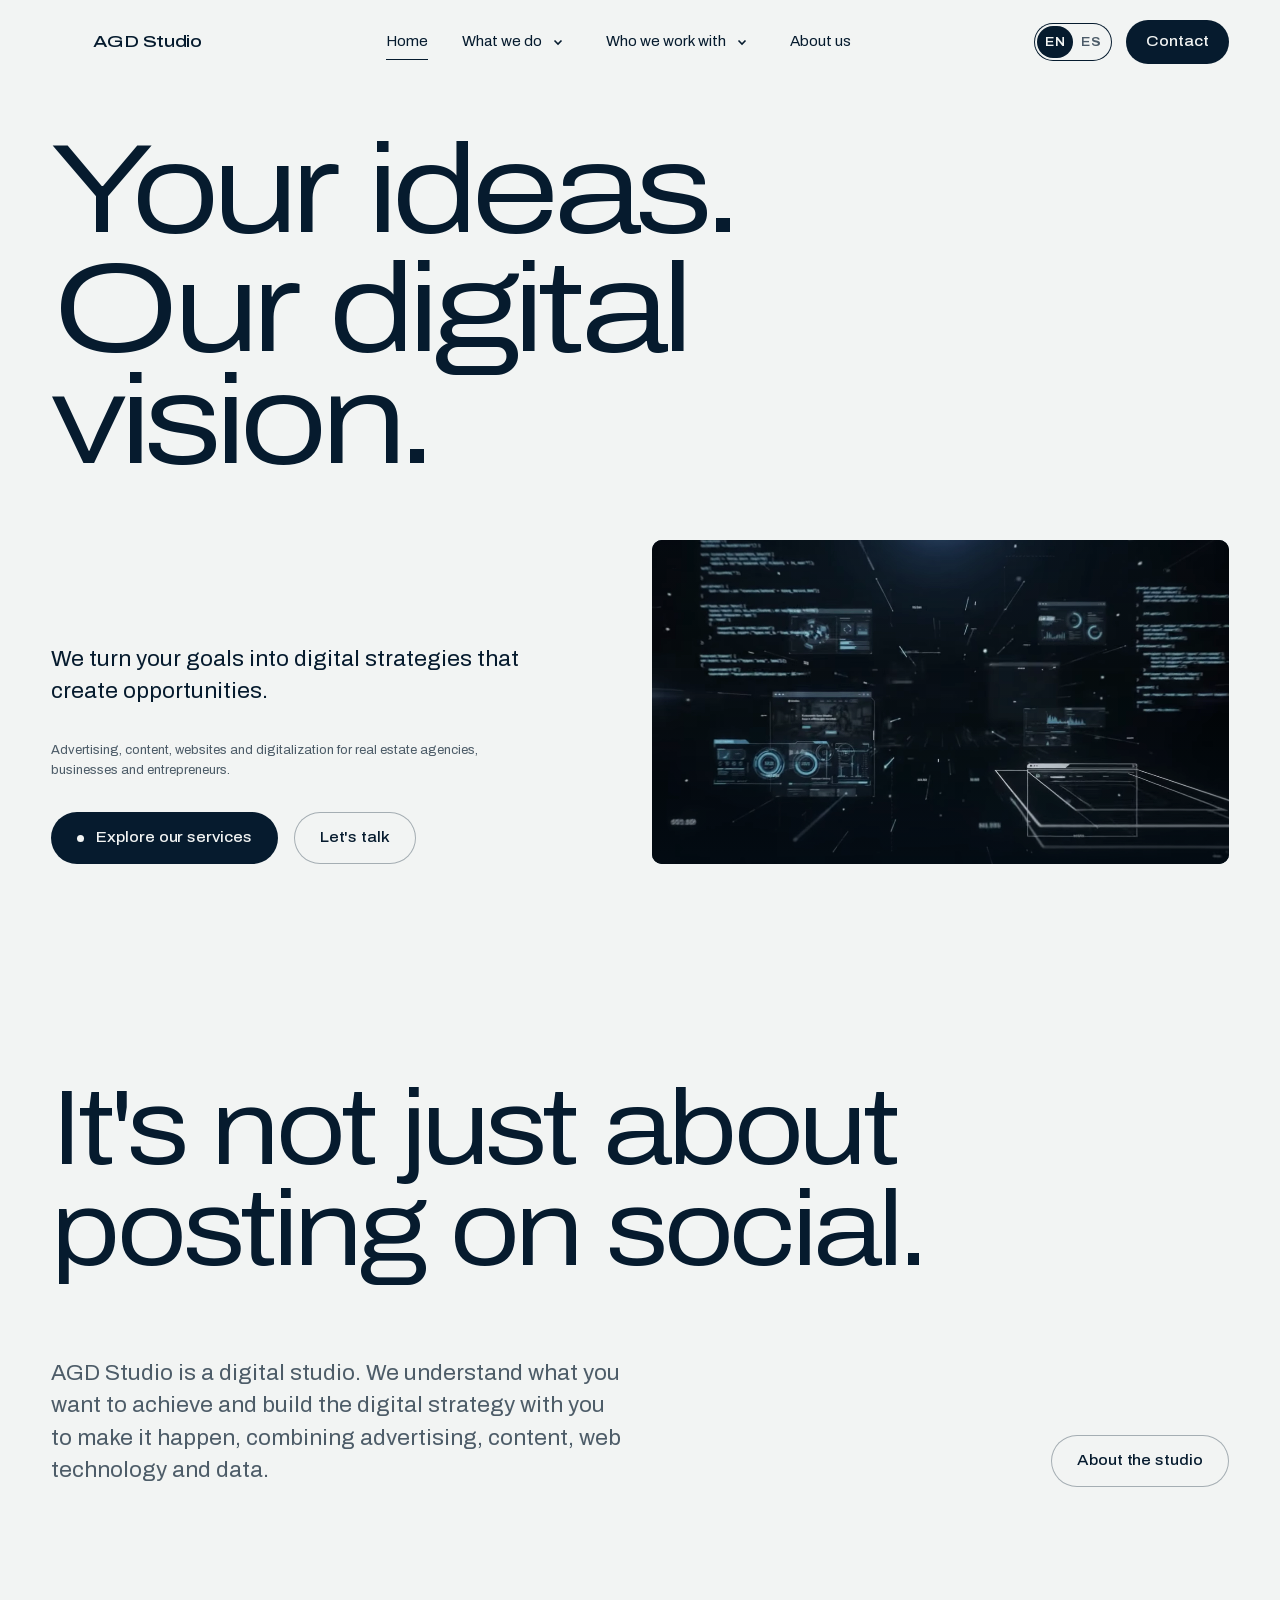
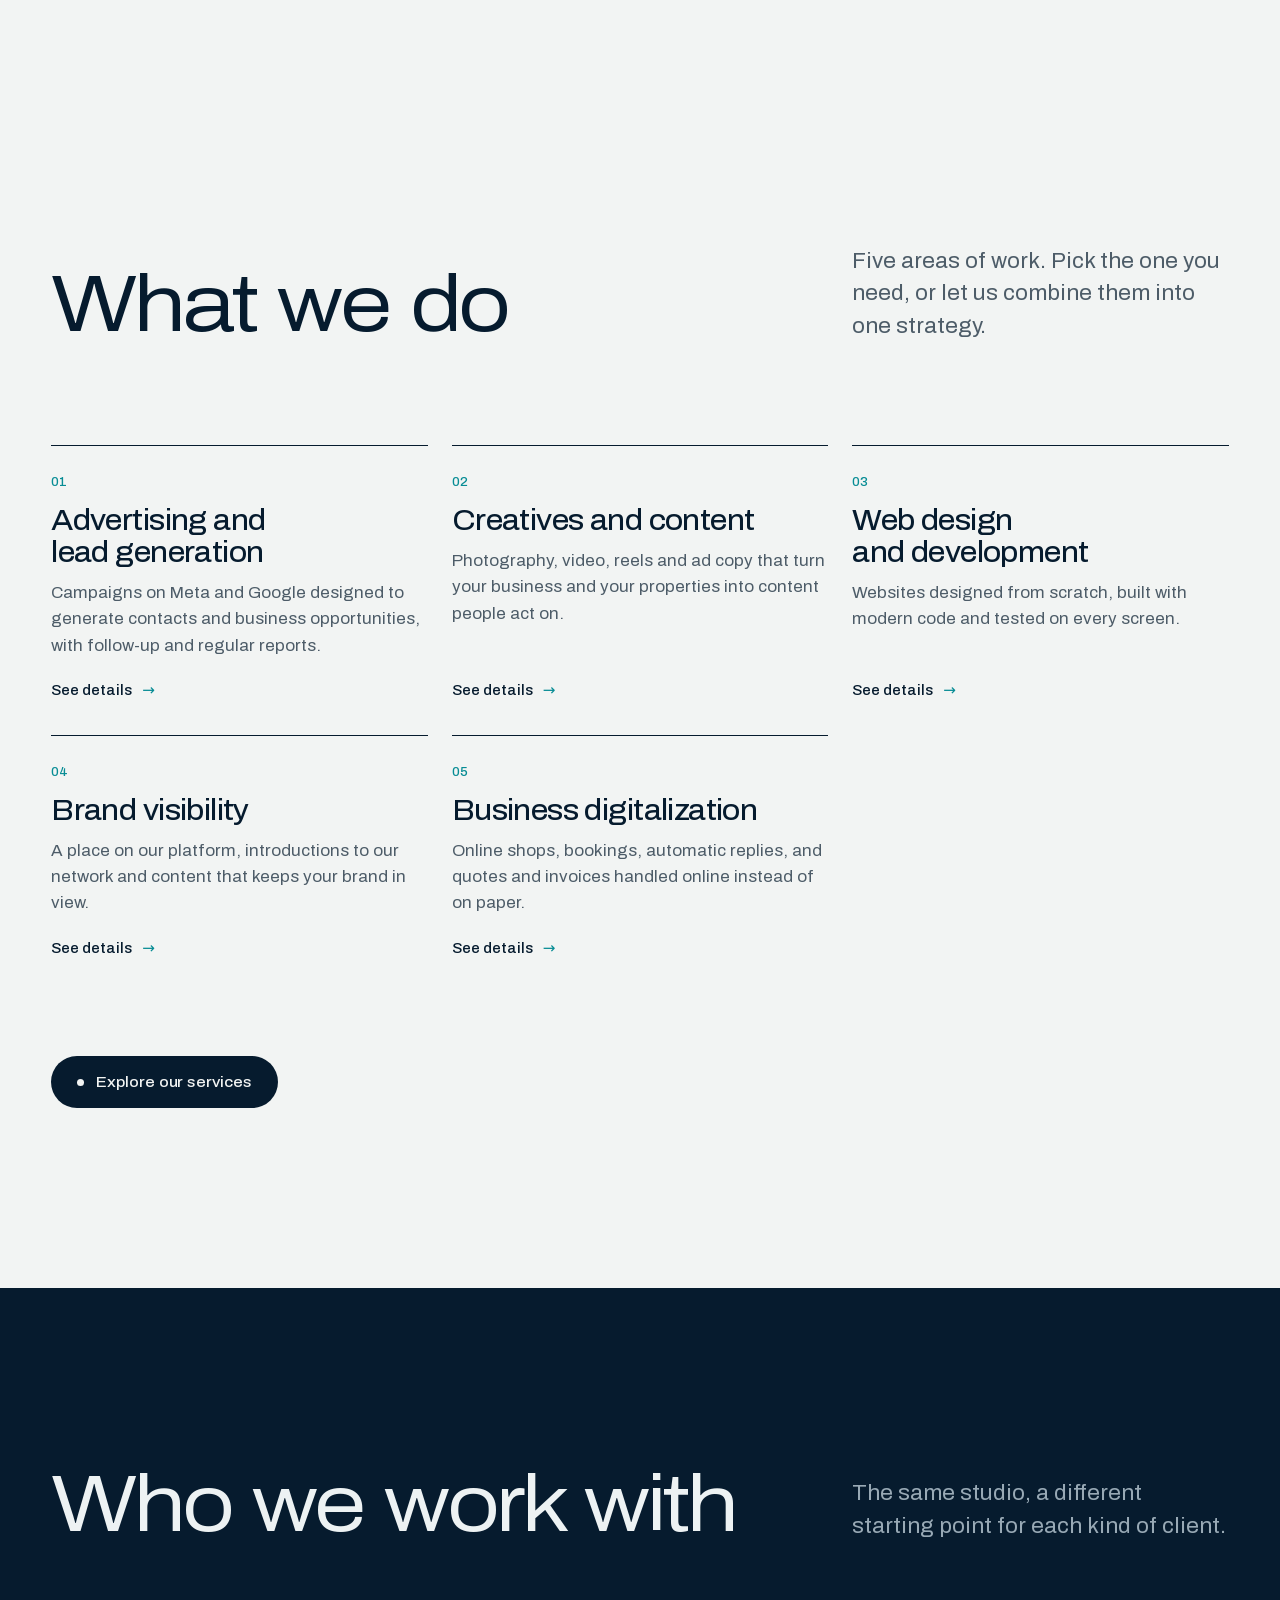
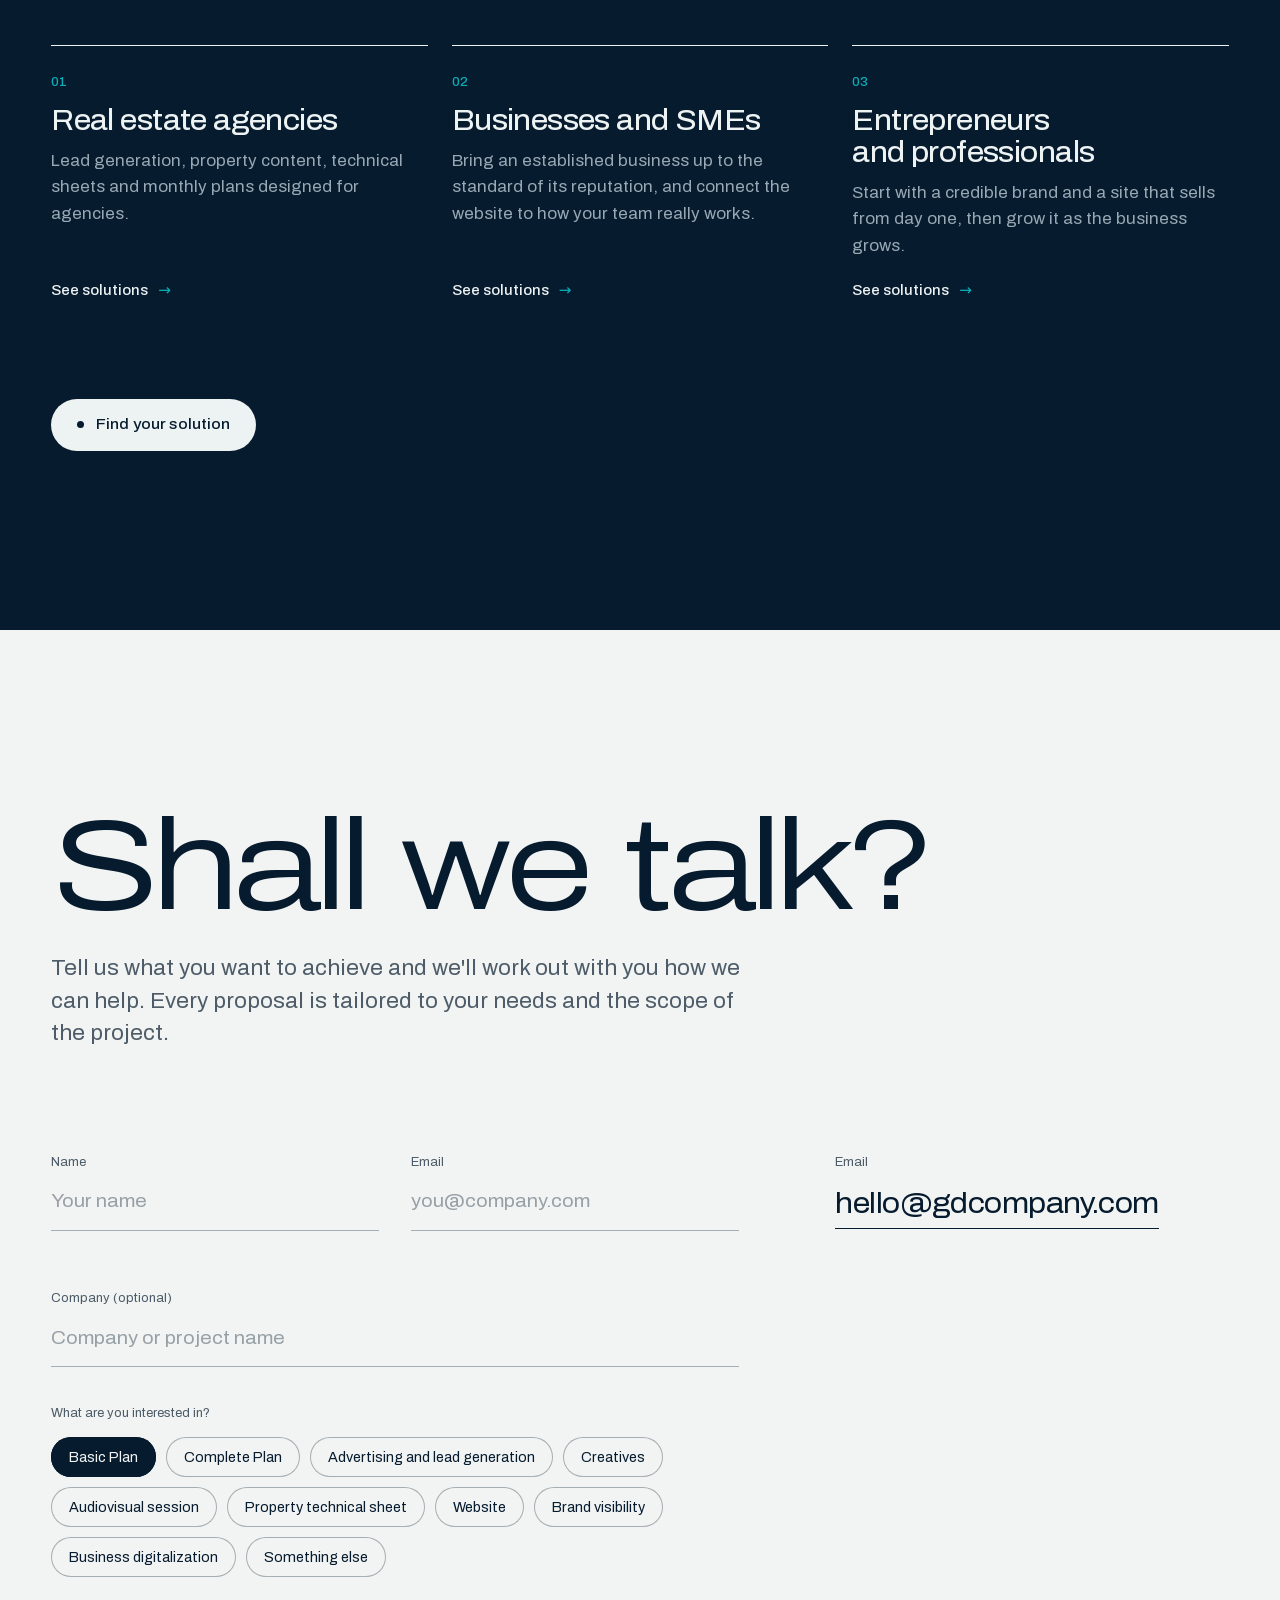
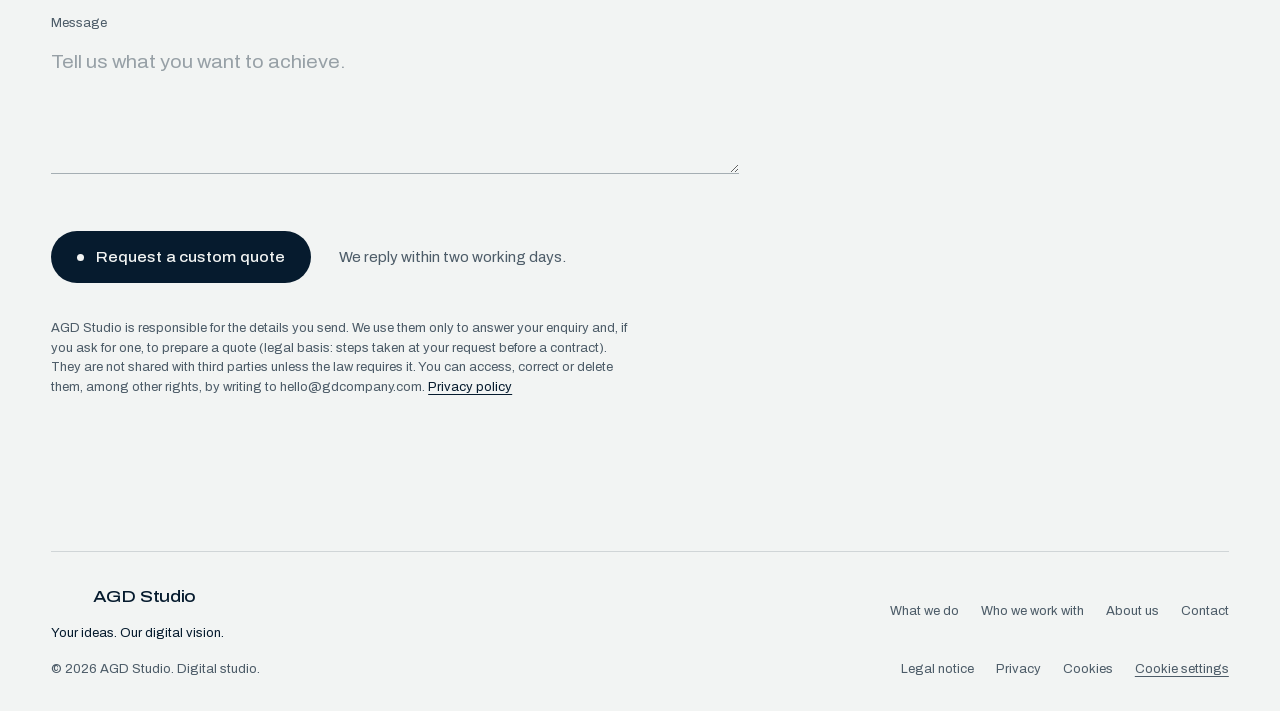
==== commit ee6cd64c: "Publish site/ to GitHub Pages and fix links for the /agd/ subpath - Relative links so the site works" ====
--- a/site/index.html
+++ b/site/index.html
@@ -36,34 +36,34 @@
 
   <header class="nav" id="nav">
     <div class="wrap nav-bar">
-      <a class="brand" href="/" aria-label="AGD Studio, home"><span class="mark"></span>AGD Studio</a>
+      <a class="brand" href="./" aria-label="AGD Studio, home"><span class="mark"></span>AGD Studio</a>
       <nav class="nav-links" aria-label="Main">
-        <a href="/">Home</a>
+        <a href="./">Home</a>
         <div class="nav-item">
-          <a href="/what-we-do">What we do</a>
+          <a href="what-we-do">What we do</a>
           <button class="nav-sub-btn" type="button" aria-expanded="false" aria-controls="sub-services" aria-label="Show services"><svg viewBox="0 0 12 12" aria-hidden="true"><path d="M2.5 4.5 6 8l3.5-3.5"/></svg></button>
           <ul class="nav-sub" id="sub-services">
-            <li><a href="/what-we-do#advertising">Advertising and lead generation</a></li>
-            <li><a href="/what-we-do#content">Creatives and content</a></li>
-            <li><a href="/what-we-do#web">Web design and development</a></li>
-            <li><a href="/what-we-do#visibility">Brand visibility</a></li>
-            <li><a href="/what-we-do#digital">Business digitalization</a></li>
+            <li><a href="what-we-do#advertising">Advertising and lead generation</a></li>
+            <li><a href="what-we-do#content">Creatives and content</a></li>
+            <li><a href="what-we-do#web">Web design and development</a></li>
+            <li><a href="what-we-do#visibility">Brand visibility</a></li>
+            <li><a href="what-we-do#digital">Business digitalization</a></li>
           </ul>
         </div>
         <div class="nav-item">
-          <a href="/who-we-work-with">Who we work with</a>
+          <a href="who-we-work-with">Who we work with</a>
           <button class="nav-sub-btn" type="button" aria-expanded="false" aria-controls="sub-clients" aria-label="Show client types"><svg viewBox="0 0 12 12" aria-hidden="true"><path d="M2.5 4.5 6 8l3.5-3.5"/></svg></button>
           <ul class="nav-sub" id="sub-clients">
-            <li><a href="/who-we-work-with#real-estate">Real estate agencies</a></li>
-            <li><a href="/who-we-work-with#business">Businesses and SMEs</a></li>
-            <li><a href="/who-we-work-with#entrepreneurs">Entrepreneurs and professionals</a></li>
+            <li><a href="who-we-work-with#real-estate">Real estate agencies</a></li>
+            <li><a href="who-we-work-with#business">Businesses and SMEs</a></li>
+            <li><a href="who-we-work-with#entrepreneurs">Entrepreneurs and professionals</a></li>
           </ul>
         </div>
-        <a href="/about">About us</a>
+        <a href="about">About us</a>
       </nav>
       <div class="nav-end">
         <button class="lang" type="button" aria-label="Ver en español"><span class="lang-opt" data-l="en">EN</span><span class="lang-opt" data-l="es">ES</span></button>
-        <a class="btn nav-cta" href="/#contact"><span>Contact</span></a>
+        <a class="btn nav-cta" href="./#contact"><span>Contact</span></a>
         <button class="menu-btn" type="button" aria-expanded="false" aria-controls="menu"><span class="menu-label">Menu</span><span class="bars"><i></i><i></i></span></button>
       </div>
     </div>
@@ -71,27 +71,27 @@
 
   <div class="menu" id="menu" aria-hidden="true">
     <ul>
-      <li><a class="big" href="/">Home</a></li>
+      <li><a class="big" href="./">Home</a></li>
       <li>
-        <a class="big" href="/what-we-do">What we do</a>
+        <a class="big" href="what-we-do">What we do</a>
         <ul class="menu-sub">
-          <li><a href="/what-we-do#advertising">Advertising and lead generation</a></li>
-          <li><a href="/what-we-do#content">Creatives and content</a></li>
-          <li><a href="/what-we-do#web">Web design and development</a></li>
-          <li><a href="/what-we-do#visibility">Brand visibility</a></li>
-          <li><a href="/what-we-do#digital">Business digitalization</a></li>
+          <li><a href="what-we-do#advertising">Advertising and lead generation</a></li>
+          <li><a href="what-we-do#content">Creatives and content</a></li>
+          <li><a href="what-we-do#web">Web design and development</a></li>
+          <li><a href="what-we-do#visibility">Brand visibility</a></li>
+          <li><a href="what-we-do#digital">Business digitalization</a></li>
         </ul>
       </li>
       <li>
-        <a class="big" href="/who-we-work-with">Who we work with</a>
+        <a class="big" href="who-we-work-with">Who we work with</a>
         <ul class="menu-sub">
-          <li><a href="/who-we-work-with#real-estate">Real estate agencies</a></li>
-          <li><a href="/who-we-work-with#business">Businesses and SMEs</a></li>
-          <li><a href="/who-we-work-with#entrepreneurs">Entrepreneurs and professionals</a></li>
+          <li><a href="who-we-work-with#real-estate">Real estate agencies</a></li>
+          <li><a href="who-we-work-with#business">Businesses and SMEs</a></li>
+          <li><a href="who-we-work-with#entrepreneurs">Entrepreneurs and professionals</a></li>
         </ul>
       </li>
-      <li><a class="big" href="/about">About us</a></li>
-      <li><a class="big" href="/#contact">Contact</a></li>
+      <li><a class="big" href="about">About us</a></li>
+      <li><a class="big" href="./#contact">Contact</a></li>
     </ul>
     <div class="menu-foot">
       <a href="mailto:hello@gdcompany.com">hello@gdcompany.com</a>
@@ -116,8 +116,8 @@
           <p class="lead">We turn your goals into digital strategies that create opportunities.</p>
           <p class="small hero-for">Advertising, content, websites and digitalization for real estate agencies, businesses and entrepreneurs.</p>
           <div class="hero-actions">
-            <a class="btn" href="/what-we-do"><span class="btn-dot"></span>Explore our services</a>
-            <a class="btn btn--ghost" href="/#contact">Let's talk</a>
+            <a class="btn" href="what-we-do"><span class="btn-dot"></span>Explore our services</a>
+            <a class="btn btn--ghost" href="./#contact">Let's talk</a>
           </div>
         </div>
       </div>
@@ -132,7 +132,7 @@
         </h2>
         <div class="intro-body">
           <p class="lead">AGD Studio is a digital studio. We understand what you want to achieve and build the digital strategy with you to make it happen, combining advertising, content, web technology and data.</p>
-          <a class="btn btn--ghost intro-more" href="/about">About the studio</a>
+          <a class="btn btn--ghost intro-more" href="about">About the studio</a>
         </div>
       </div>
     </section>
@@ -145,31 +145,31 @@
           <p class="lead">Five areas of work. Pick the one you need, or let us combine them into one strategy.</p>
         </div>
         <div class="cards">
-          <a class="card" href="/what-we-do#advertising">
+          <a class="card" href="what-we-do#advertising">
             <span class="card-num">01</span>
             <h3>Advertising and lead generation</h3>
             <p>Campaigns on Meta and Google designed to generate contacts and business opportunities, with follow-up and regular reports.</p>
             <span class="card-more">See details</span>
           </a>
-          <a class="card" href="/what-we-do#content">
+          <a class="card" href="what-we-do#content">
             <span class="card-num">02</span>
             <h3>Creatives and content</h3>
             <p>Photography, video, reels and ad copy that turn your business and your properties into content people act on.</p>
             <span class="card-more">See details</span>
           </a>
-          <a class="card" href="/what-we-do#web">
+          <a class="card" href="what-we-do#web">
             <span class="card-num">03</span>
             <h3>Web design and development</h3>
             <p>Websites designed from scratch, built with modern code and tested on every screen.</p>
             <span class="card-more">See details</span>
           </a>
-          <a class="card" href="/what-we-do#visibility">
+          <a class="card" href="what-we-do#visibility">
             <span class="card-num">04</span>
             <h3>Brand visibility</h3>
             <p>A place on our platform, introductions to our network and content that keeps your brand in view.</p>
             <span class="card-more">See details</span>
           </a>
-          <a class="card" href="/what-we-do#digital">
+          <a class="card" href="what-we-do#digital">
             <span class="card-num">05</span>
             <h3>Business digitalization</h3>
             <p>Online shops, bookings, automatic replies, and quotes and invoices handled online instead of on paper.</p>
@@ -177,7 +177,7 @@
           </a>
         </div>
         <div class="section-cta">
-          <a class="btn" href="/what-we-do"><span class="btn-dot"></span>Explore our services</a>
+          <a class="btn" href="what-we-do"><span class="btn-dot"></span>Explore our services</a>
         </div>
       </div>
     </section>
@@ -190,19 +190,19 @@
           <p class="lead">The same studio, a different starting point for each kind of client.</p>
         </div>
         <div class="cards">
-          <a class="card" href="/who-we-work-with#real-estate">
+          <a class="card" href="who-we-work-with#real-estate">
             <span class="card-num">01</span>
             <h3>Real estate agencies</h3>
             <p>Lead generation, property content, technical sheets and monthly plans designed for agencies.</p>
             <span class="card-more">See solutions</span>
           </a>
-          <a class="card" href="/who-we-work-with#business">
+          <a class="card" href="who-we-work-with#business">
             <span class="card-num">02</span>
             <h3>Businesses and SMEs</h3>
             <p>Bring an established business up to the standard of its reputation, and connect the website to how your team really works.</p>
             <span class="card-more">See solutions</span>
           </a>
-          <a class="card" href="/who-we-work-with#entrepreneurs">
+          <a class="card" href="who-we-work-with#entrepreneurs">
             <span class="card-num">03</span>
             <h3>Entrepreneurs and professionals</h3>
             <p>Start with a credible brand and a site that sells from day one, then grow it as the business grows.</p>
@@ -210,7 +210,7 @@
           </a>
         </div>
         <div class="section-cta">
-          <a class="btn" href="/who-we-work-with"><span class="btn-dot"></span>Find your solution</a>
+          <a class="btn" href="who-we-work-with"><span class="btn-dot"></span>Find your solution</a>
         </div>
       </div>
     </section>
@@ -263,7 +263,7 @@
               <button class="btn" type="submit"><span class="btn-dot"></span>Request a custom quote</button>
               <p class="form-status" id="form-status" aria-live="polite">We reply within two working days.</p>
             </div>
-            <p class="small form-legal"><span>AGD Studio is responsible for the details you send. We use them only to answer your enquiry and, if you ask for one, to prepare a quote (legal basis: steps taken at your request before a contract). They are not shared with third parties unless the law requires it. You can access, correct or delete them, among other rights, by writing to hello@gdcompany.com.</span> <a href="/privacy-policy">Privacy policy</a></p>
+            <p class="small form-legal"><span>AGD Studio is responsible for the details you send. We use them only to answer your enquiry and, if you ask for one, to prepare a quote (legal basis: steps taken at your request before a contract). They are not shared with third parties unless the law requires it. You can access, correct or delete them, among other rights, by writing to hello@gdcompany.com.</span> <a href="privacy-policy">Privacy policy</a></p>
           </form>
 
           <aside class="direct" aria-label="Direct contact">
@@ -275,14 +275,14 @@
 
         <footer class="footer">
           <div class="footer-brand">
-            <a class="brand" href="/"><span class="mark"></span>AGD Studio</a>
+            <a class="brand" href="./"><span class="mark"></span>AGD Studio</a>
             <p class="footer-tagline">Your ideas. Our digital vision.</p>
           </div>
           <nav class="footer-nav" aria-label="Footer">
-            <a href="/what-we-do">What we do</a><a href="/who-we-work-with">Who we work with</a><a href="/about">About us</a><a href="/#contact">Contact</a>
+            <a href="what-we-do">What we do</a><a href="who-we-work-with">Who we work with</a><a href="about">About us</a><a href="./#contact">Contact</a>
           </nav>
           <span>© 2026 AGD Studio. Digital studio.</span>
-          <div class="footer-links"><a href="/legal-notice">Legal notice</a><a href="/privacy-policy">Privacy</a><a href="/cookie-policy">Cookies</a><button type="button" data-cookie-settings>Cookie settings</button></div>
+          <div class="footer-links"><a href="legal-notice">Legal notice</a><a href="privacy-policy">Privacy</a><a href="cookie-policy">Cookies</a><button type="button" data-cookie-settings>Cookie settings</button></div>
         </footer>
       </div>
     </section>
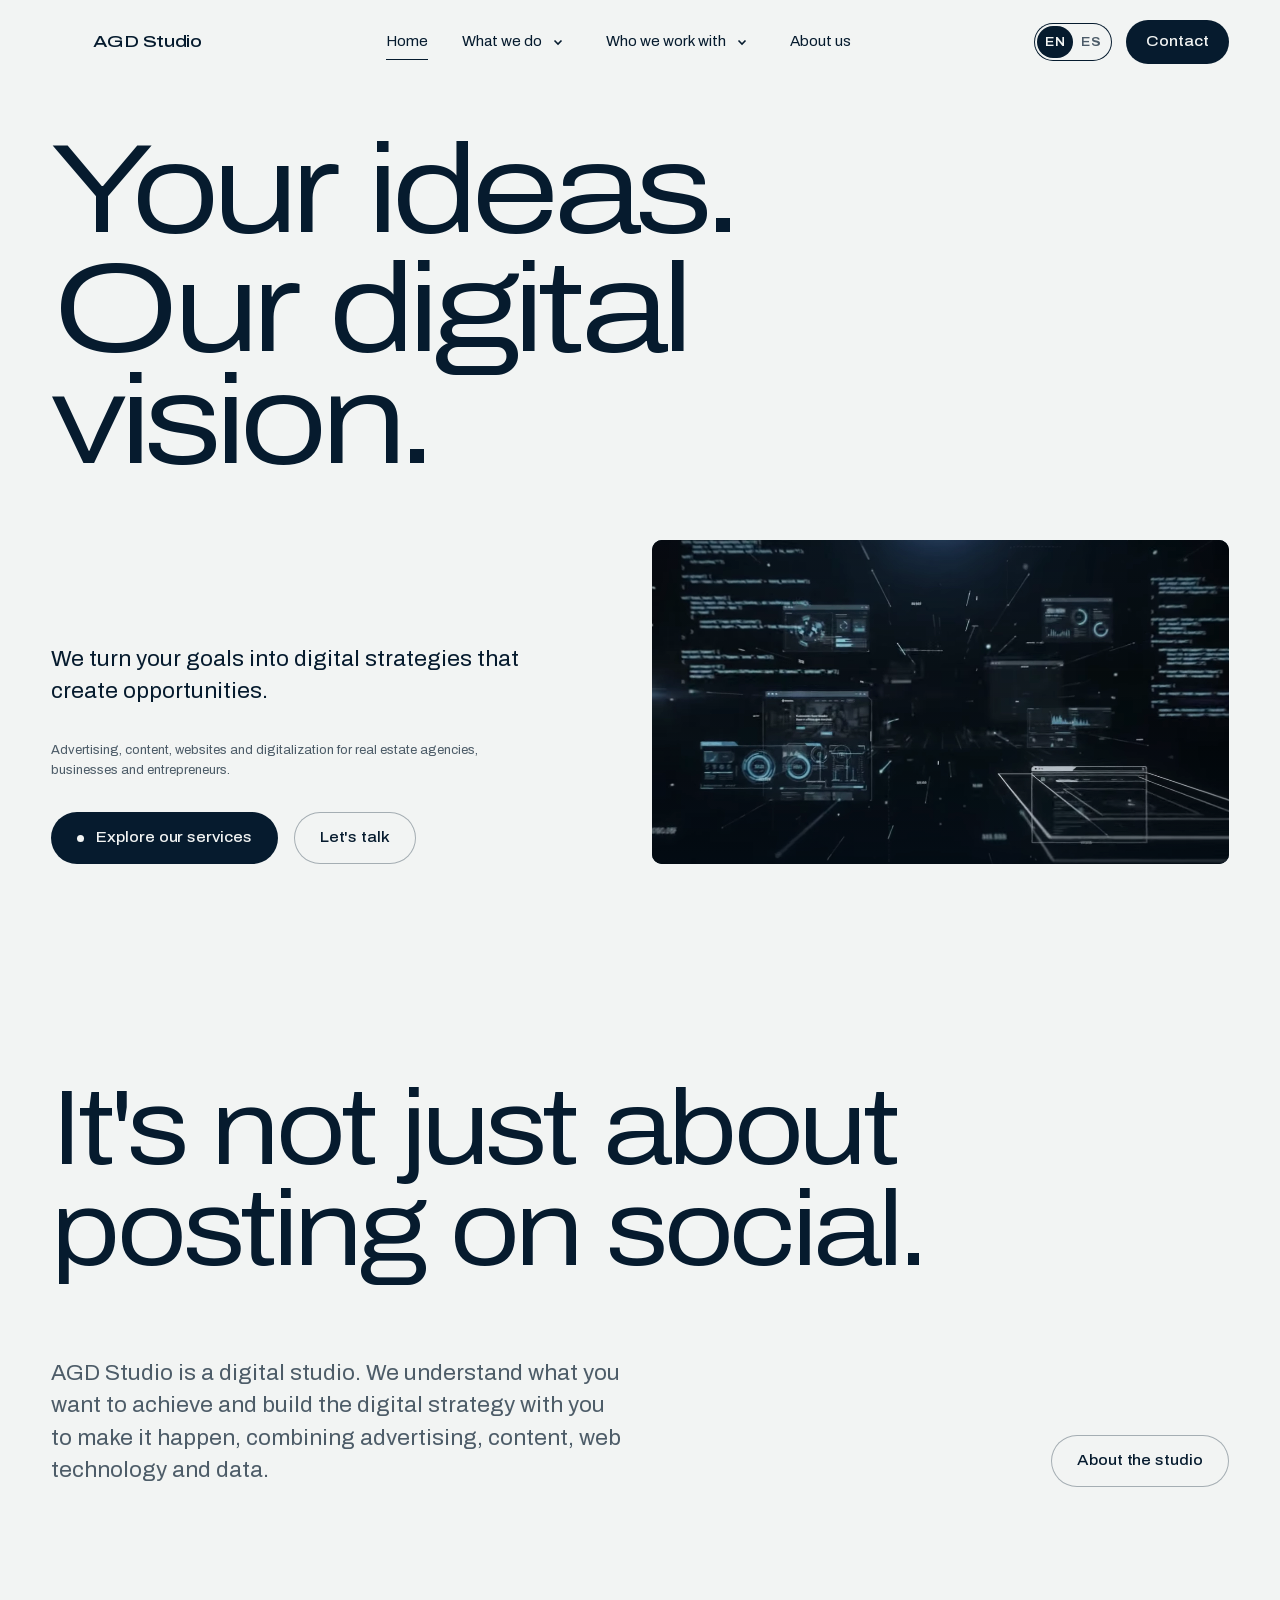
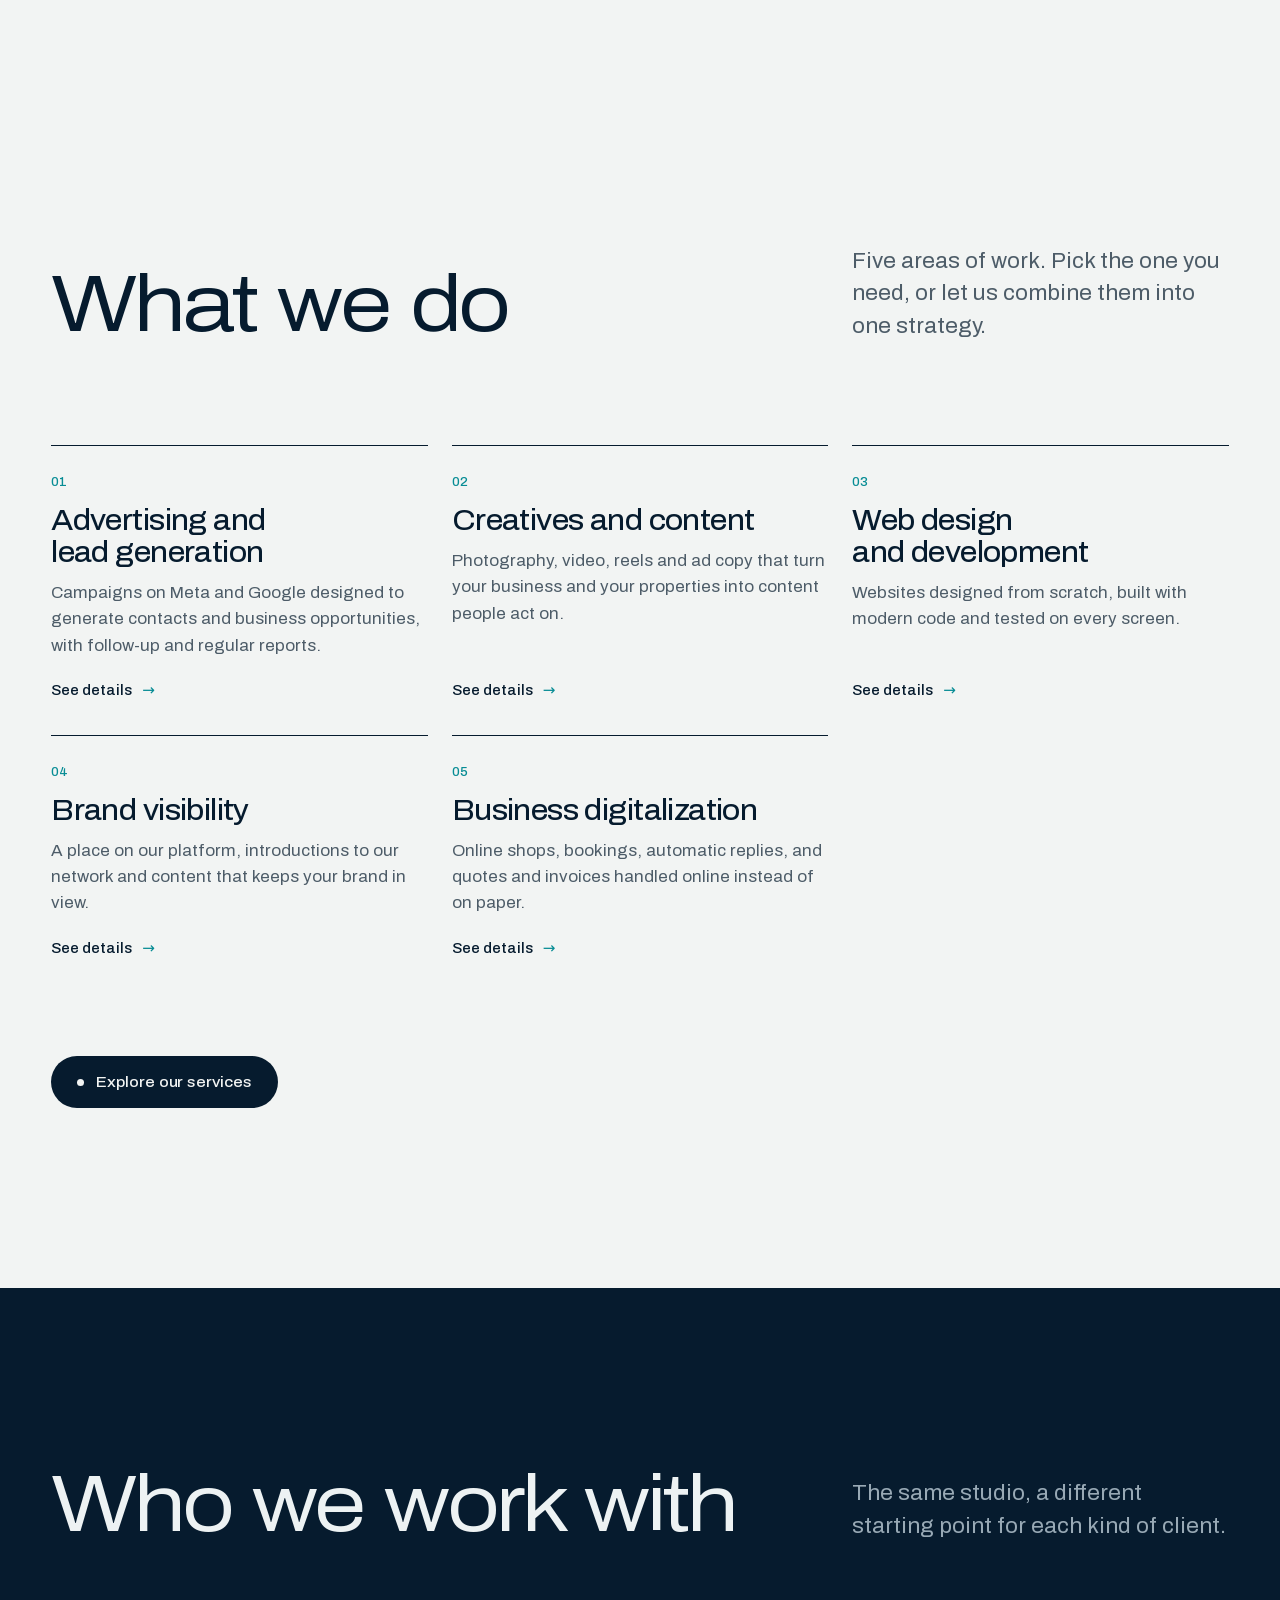
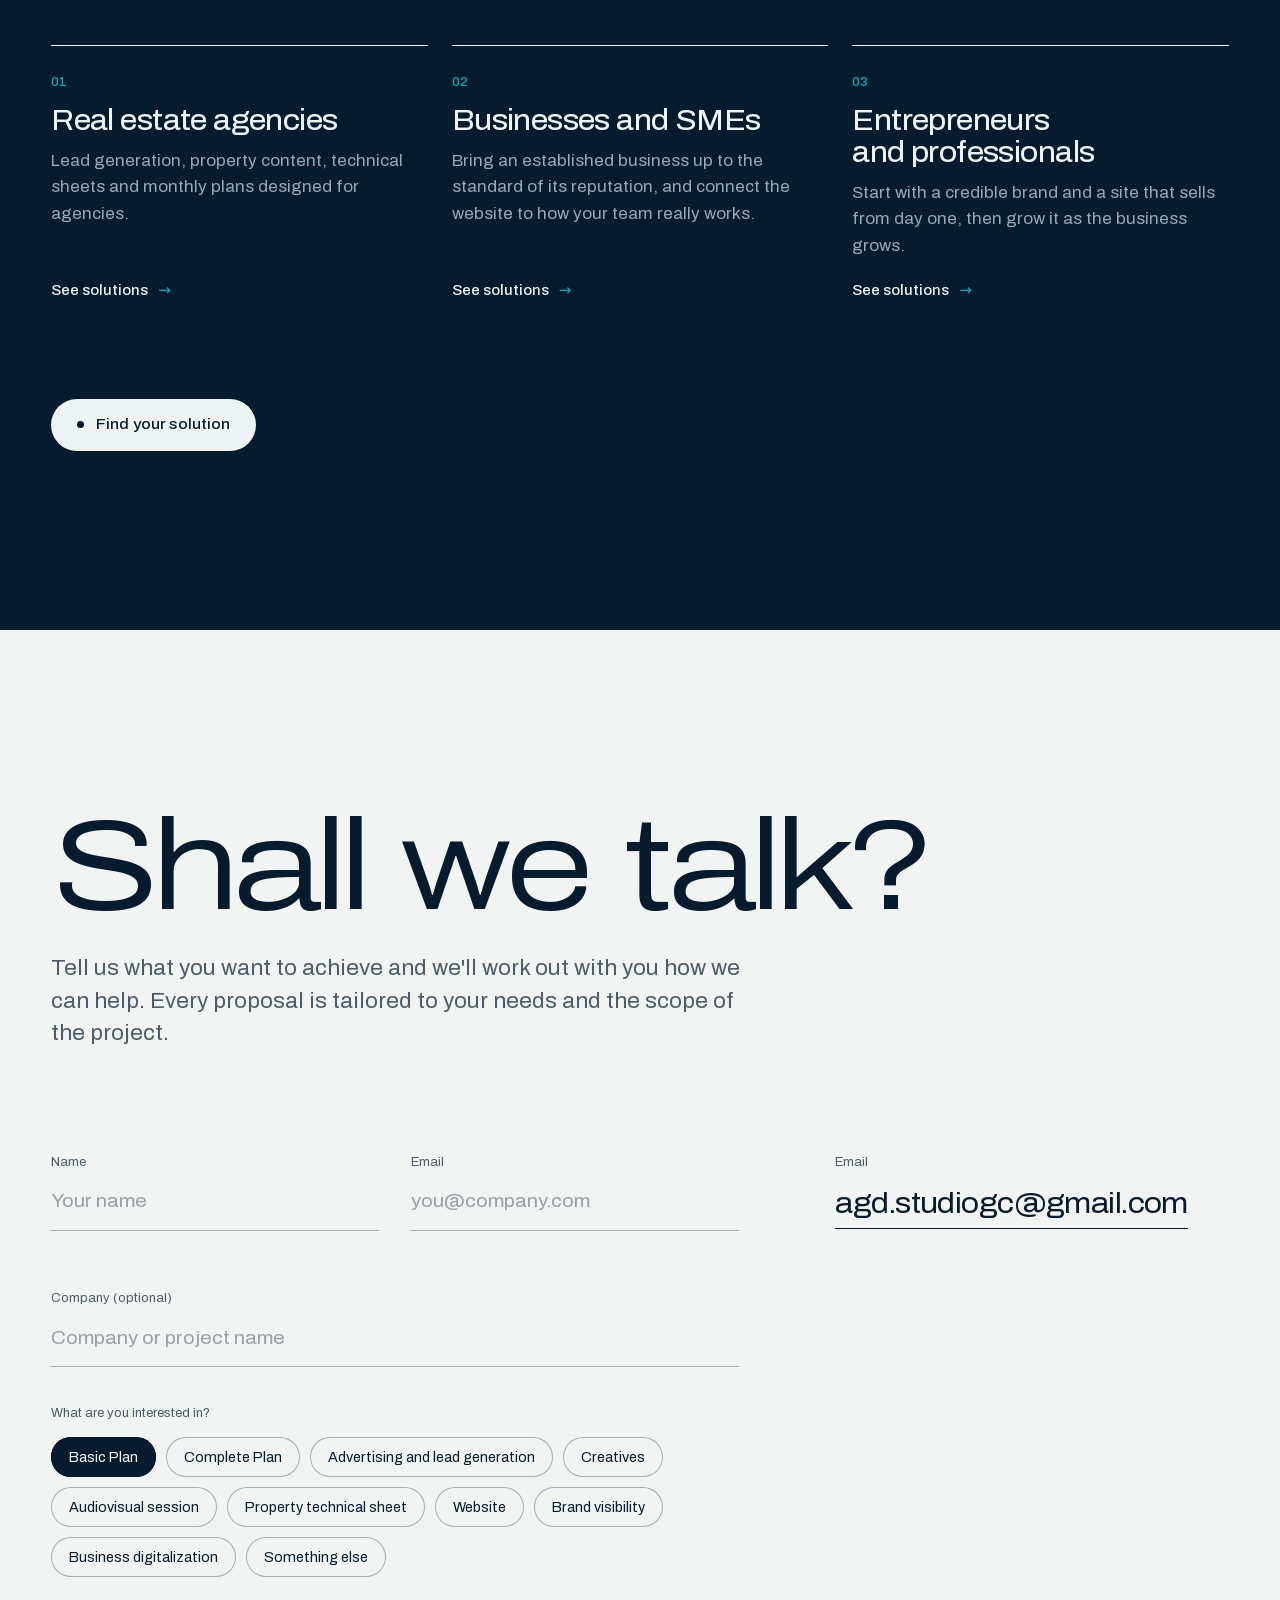
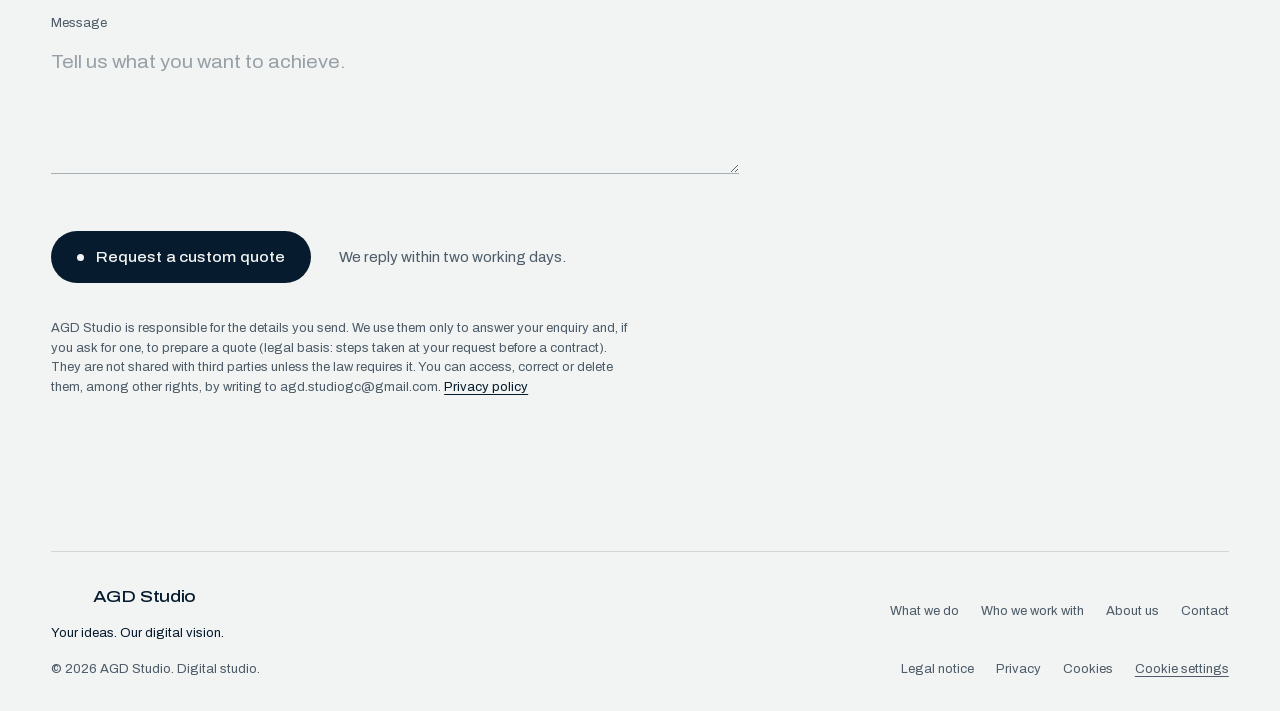
==== commit d13769c1: "Smoother navigation, system cursor and new contact email - Native scrolling: remove Lenis, GSAP scro" ====
--- a/site/index.html
+++ b/site/index.html
@@ -22,17 +22,7 @@
 <body>
   <a class="skip" href="#main">Skip to content</a>
 
-  <div class="loader" aria-hidden="true">
-    <div class="loader-inner">
-      <span class="mark"></span>
-      <span class="loader-word">AGD Studio</span>
-    </div>
-  </div>
-
-  <div class="cursor" aria-hidden="true">
-    <svg class="cursor-arrow" viewBox="0 0 22 26"><path d="M2 2 L2 21 L7.2 16.4 L10.6 24 L14 22.5 L10.7 15 L18 15 Z" fill="#FF9432" stroke="#061B2E" stroke-width="1.6" stroke-linejoin="round"/></svg>
-    <span class="cursor-label"></span>
-  </div>
+
 
   <header class="nav" id="nav">
     <div class="wrap nav-bar">
@@ -62,7 +52,7 @@
         <a href="about">About us</a>
       </nav>
       <div class="nav-end">
-        <button class="lang" type="button" aria-label="Ver en español"><span class="lang-opt" data-l="en">EN</span><span class="lang-opt" data-l="es">ES</span></button>
+        <button class="lang" type="button" aria-label="EN ES, ver en español"><span class="lang-opt" data-l="en">EN</span><span class="lang-opt" data-l="es">ES</span></button>
         <a class="btn nav-cta" href="./#contact"><span>Contact</span></a>
         <button class="menu-btn" type="button" aria-expanded="false" aria-controls="menu"><span class="menu-label">Menu</span><span class="bars"><i></i><i></i></span></button>
       </div>
@@ -94,7 +84,7 @@
       <li><a class="big" href="./#contact">Contact</a></li>
     </ul>
     <div class="menu-foot">
-      <a href="mailto:hello@gdcompany.com">hello@gdcompany.com</a>
+      <a href="mailto:agd.studiogc@gmail.com">agd.studiogc@gmail.com</a>
     </div>
   </div>
 
@@ -263,11 +253,11 @@
               <button class="btn" type="submit"><span class="btn-dot"></span>Request a custom quote</button>
               <p class="form-status" id="form-status" aria-live="polite">We reply within two working days.</p>
             </div>
-            <p class="small form-legal"><span>AGD Studio is responsible for the details you send. We use them only to answer your enquiry and, if you ask for one, to prepare a quote (legal basis: steps taken at your request before a contract). They are not shared with third parties unless the law requires it. You can access, correct or delete them, among other rights, by writing to hello@gdcompany.com.</span> <a href="privacy-policy">Privacy policy</a></p>
+            <p class="small form-legal"><span>AGD Studio is responsible for the details you send. We use them only to answer your enquiry and, if you ask for one, to prepare a quote (legal basis: steps taken at your request before a contract). They are not shared with third parties unless the law requires it. You can access, correct or delete them, among other rights, by writing to agd.studiogc@gmail.com.</span> <a href="privacy-policy">Privacy policy</a></p>
           </form>
 
           <aside class="direct" aria-label="Direct contact">
-            <div><h3>Email</h3><a class="direct-big" href="mailto:hello@gdcompany.com">hello@gdcompany.com</a></div>
+            <div><h3>Email</h3><a class="direct-big" href="mailto:agd.studiogc@gmail.com">agd.studiogc@gmail.com</a></div>
             <!-- Phone/WhatsApp and social profiles are hidden until real details exist (they were placeholders:
                  +34 600 000 000 and href="#"). Restore them here and in the legal notice when available. -->
           </aside>
@@ -289,9 +279,6 @@
   </main>
 
   <script src="consent.js" defer></script>
-  <script src="vendor/gsap.min.js" defer></script>
-  <script src="vendor/ScrollTrigger.min.js" defer></script>
-  <script src="vendor/lenis.min.js" defer></script>
   <script src="i18n.js" defer></script>
   <script src="main.js" defer></script>
 </body>
--- a/site/styles.css
+++ b/site/styles.css
@@ -79,9 +79,6 @@
    ========================================================================== */
 *, *::before, *::after { box-sizing: border-box; }
 html { -webkit-text-size-adjust: 100%; }
-html.lenis, html.lenis body { height: auto; }
-.lenis.lenis-smooth { scroll-behavior: auto !important; }
-.lenis.lenis-smooth [data-lenis-prevent] { overscroll-behavior: contain; }
 
 body {
   margin: 0;
@@ -228,58 +225,6 @@
 }
 
 /* ==========================================================================
-   Loader
-   ========================================================================== */
-.loader {
-  position: fixed; inset: 0; z-index: 120;
-  display: grid; place-items: center;
-  background: var(--ink);
-  color: #EDF2F3;
-}
-.loader-inner { display: grid; justify-items: center; gap: 22px; }
-.loader .mark { width: 88px; clip-path: inset(100% 0 0 0); animation: markIn 1.1s var(--ease-io) .15s forwards; }
-.loader-word {
-  font-stretch: 125%; font-weight: 400; letter-spacing: -.02em; font-size: 1rem;
-  opacity: 0; animation: fadeIn .6s ease .8s forwards;
-}
-.loader.is-done { transform: translateY(-100%); transition: transform 1s var(--ease-io); }
-@keyframes markIn { to { clip-path: inset(0 0 0 0); } }
-@keyframes fadeIn { to { opacity: 1; } }
-.no-loader .loader { display: none; }
-
-/* ==========================================================================
-   Cursor — the orange pointer from the GD emblem
-   ========================================================================== */
-.cursor { display: none; }
-@media (hover: hover) and (pointer: fine) {
-  .has-cursor, .has-cursor a, .has-cursor button, .has-cursor label { cursor: none; }
-  .has-cursor input, .has-cursor textarea { cursor: text; }
-  .has-cursor input[type="range"] { cursor: none; }
-  .cursor {
-    display: block;
-    position: fixed; left: 0; top: 0; z-index: 150;
-    pointer-events: none;
-    will-change: transform;
-  }
-  .cursor-arrow {
-    width: 22px; height: 26px;
-    transform-origin: 2px 2px;
-    transition: transform .35s var(--ease), opacity .2s;
-  }
-  .cursor.is-link .cursor-arrow { transform: rotate(-14deg) scale(1.15); }
-  .cursor.is-text .cursor-arrow, .cursor.is-hidden .cursor-arrow { opacity: 0; }
-  .cursor-label {
-    position: absolute; left: 18px; top: 22px;
-    padding: 7px 13px; border-radius: 999px;
-    background: var(--sun); color: var(--ink);
-    font-size: .78rem; font-weight: 550; white-space: nowrap;
-    transform: scale(.4); opacity: 0; transform-origin: 0 0;
-    transition: transform .4s var(--ease), opacity .25s;
-  }
-  .cursor.has-label .cursor-label { transform: scale(1); opacity: 1; }
-}
-
-/* ==========================================================================
    Header
    ========================================================================== */
 .nav {
@@ -290,7 +235,6 @@
 :root[data-theme="dark"] .nav { color: #E9EEF0; }
 @media (prefers-color-scheme: dark) { :root:not([data-theme="light"]) .nav { color: #E9EEF0; } }
 .nav.on-dark { color: #EDF2F3; }
-.nav.is-hidden { transform: translateY(-110%); }
 .nav-bar {
   display: flex; align-items: center; justify-content: space-between; gap: 24px;
   height: 84px;
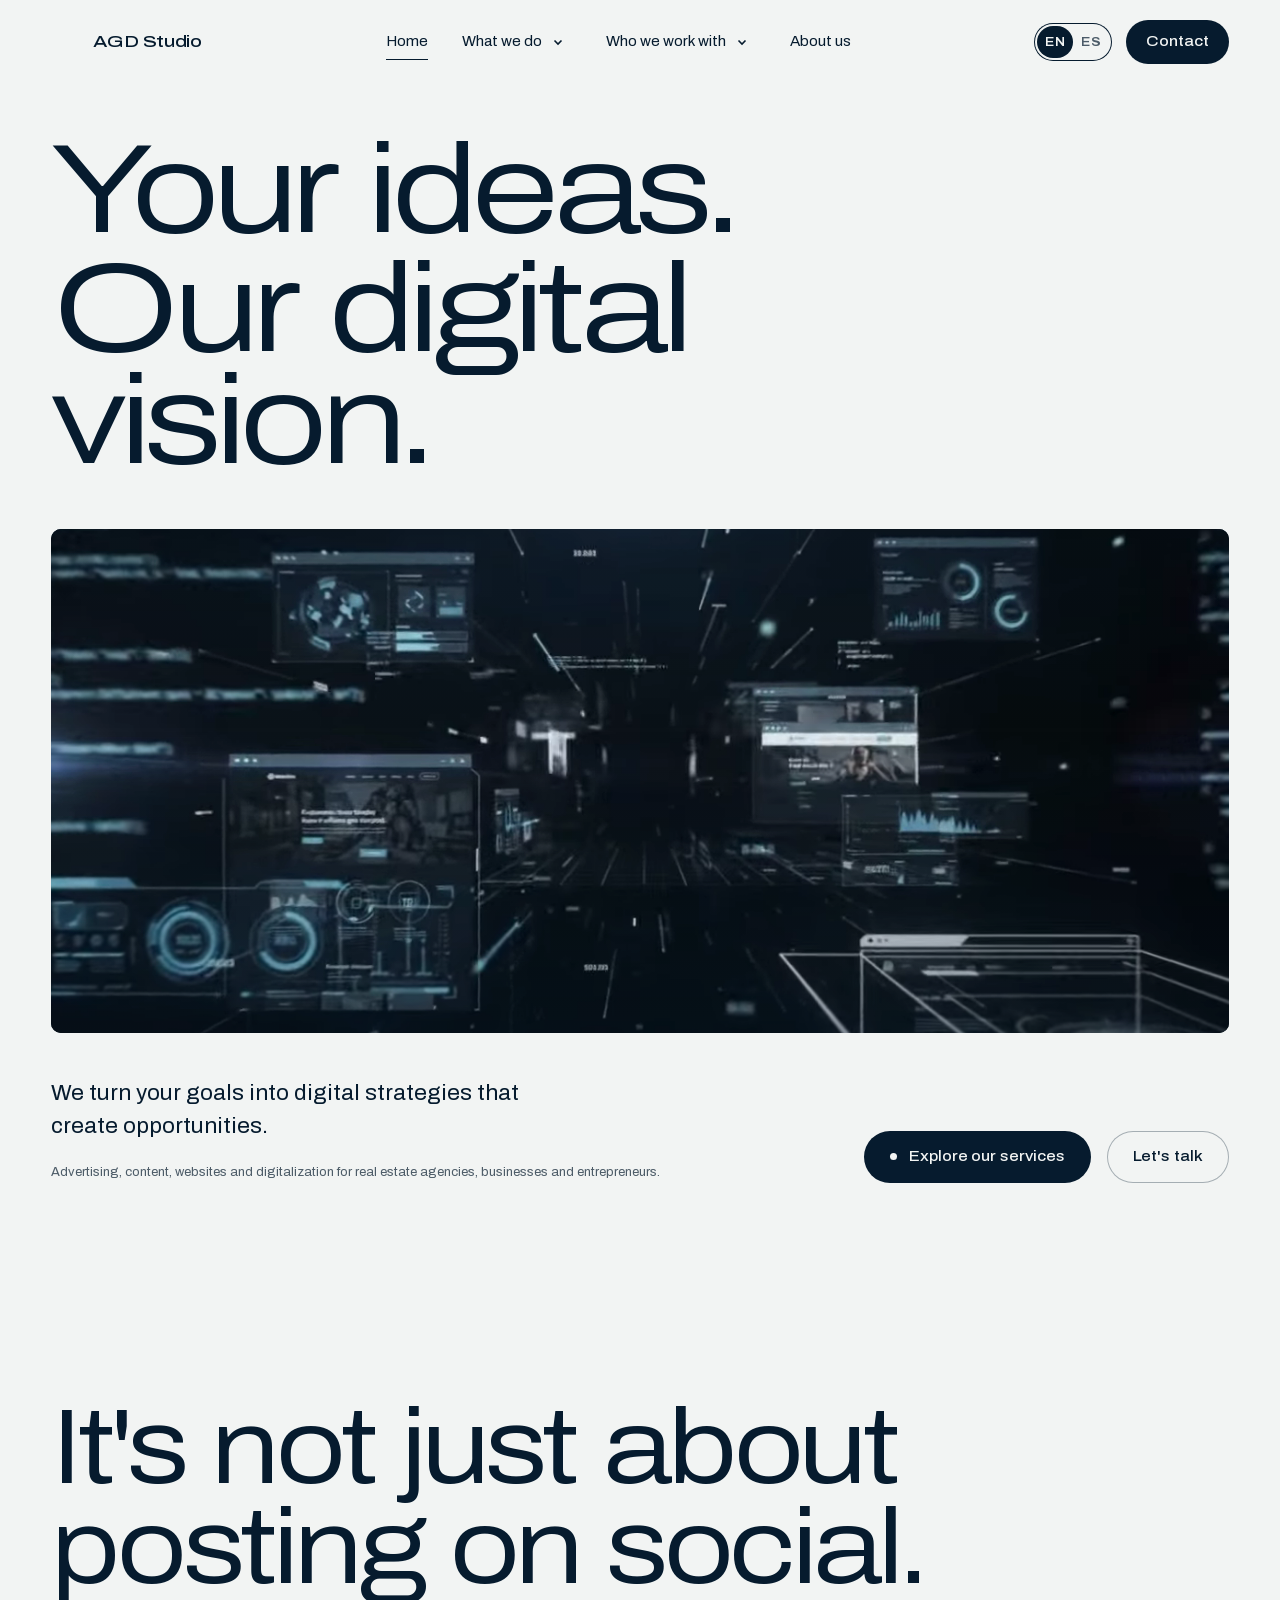
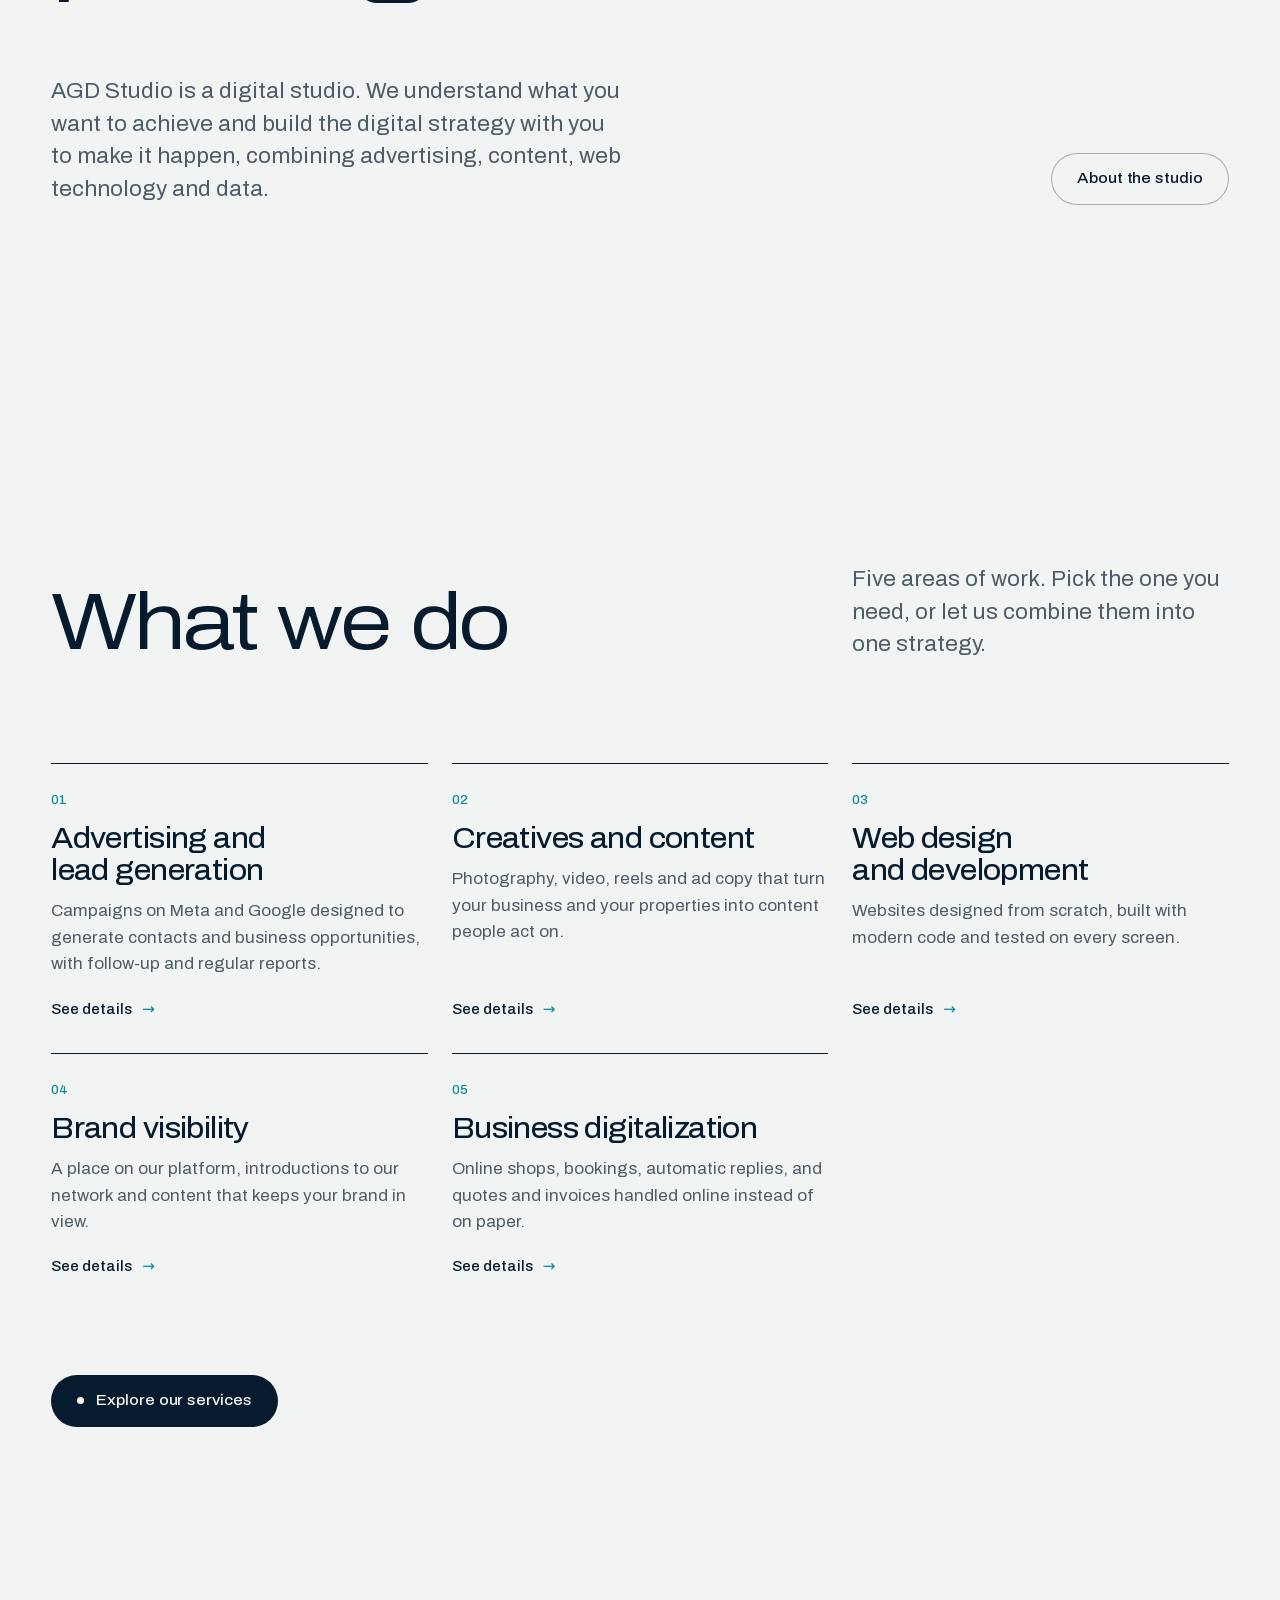
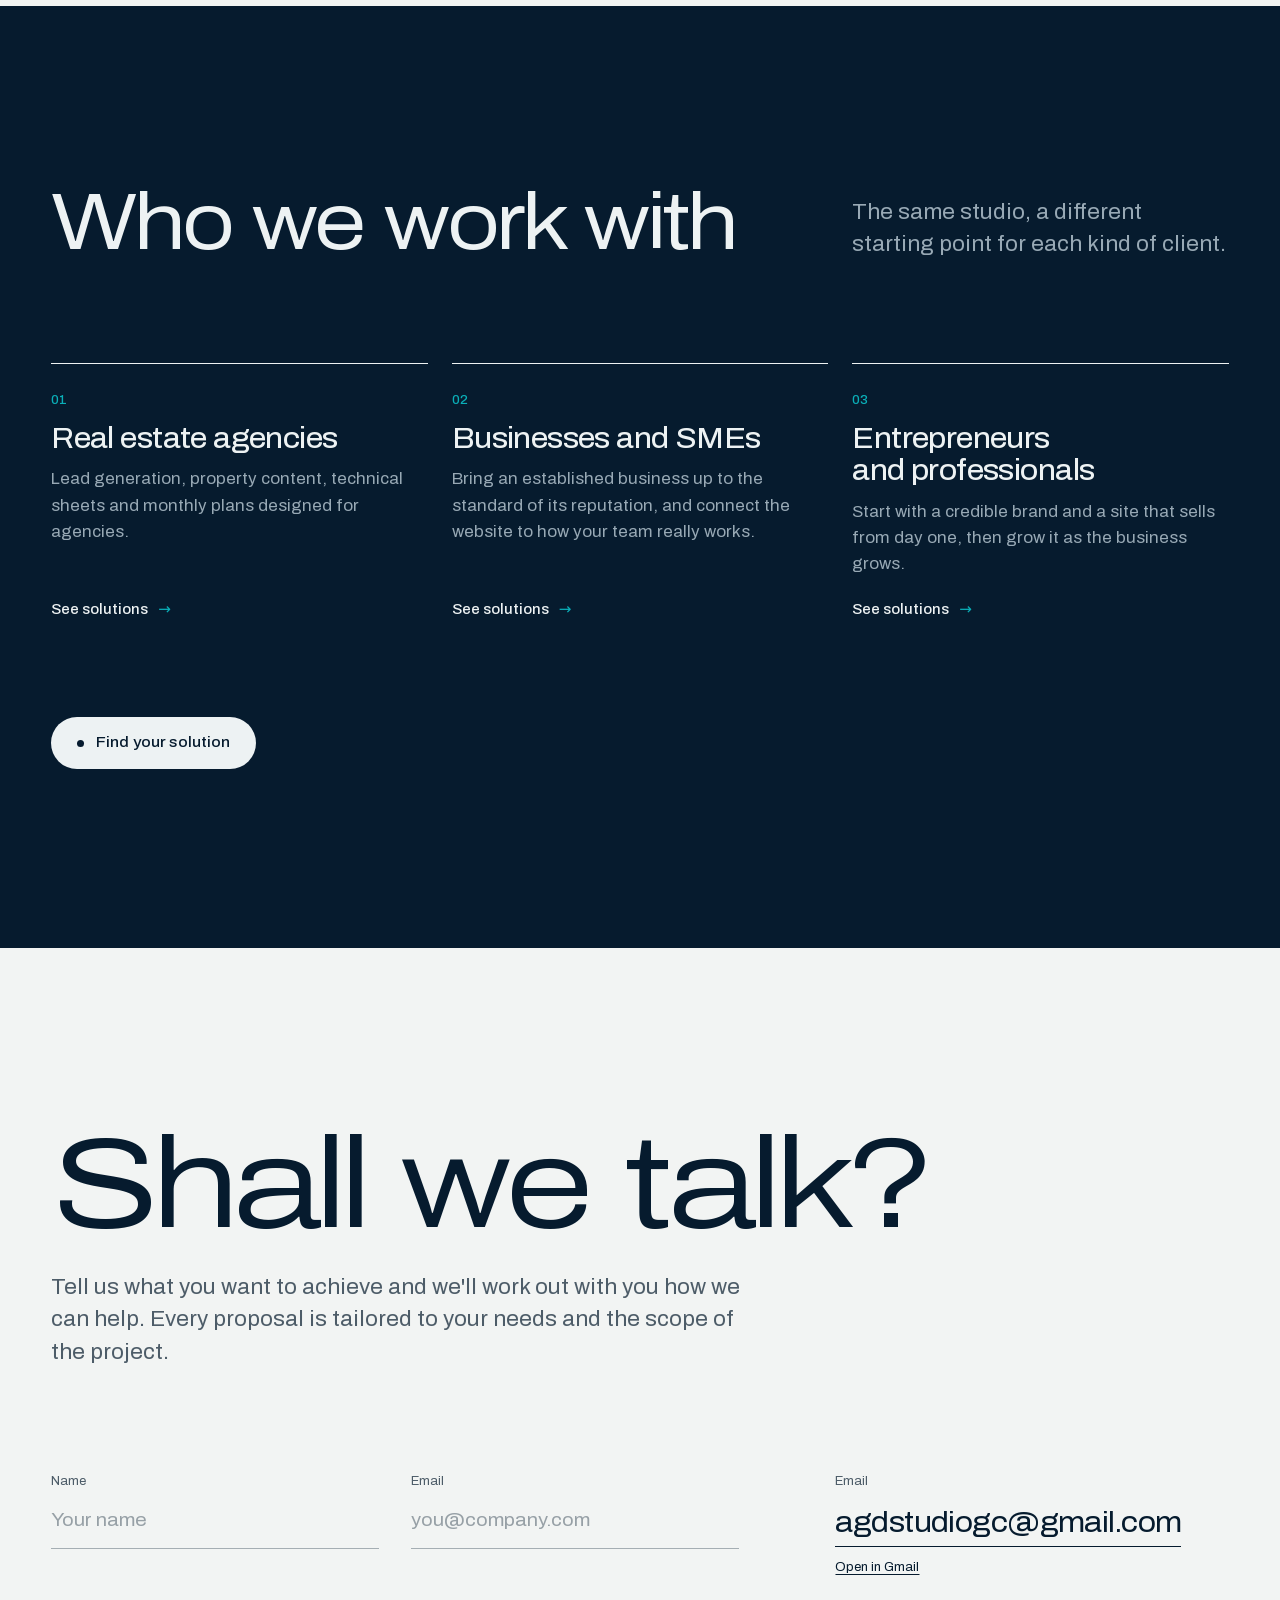
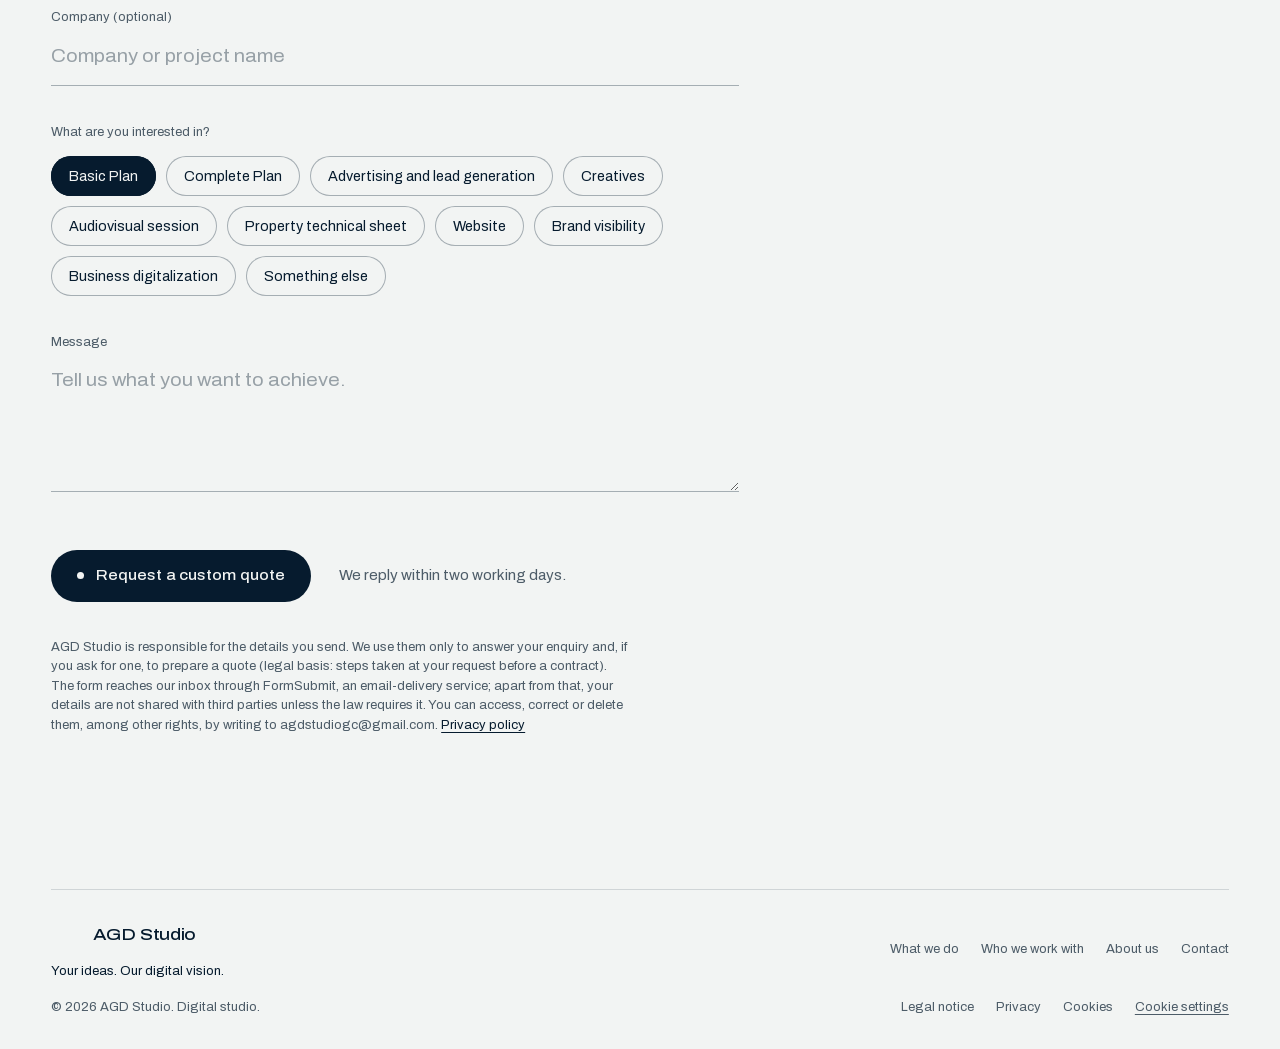
==== commit d0b6a1b7: "Update site pages, scripts and styles; allow FormSubmit in CSP Co-Authored-By: Claude Opus 5.5 <nore" ====
--- a/site/index.html
+++ b/site/index.html
@@ -84,7 +84,8 @@
       <li><a class="big" href="./#contact">Contact</a></li>
     </ul>
     <div class="menu-foot">
-      <a href="mailto:agd.studiogc@gmail.com">agd.studiogc@gmail.com</a>
+      <a href="mailto:agdstudiogc@gmail.com">agdstudiogc@gmail.com</a>
+      <a href="https://mail.google.com/mail/?view=cm&amp;fs=1&amp;to=agdstudiogc@gmail.com" target="_blank" rel="noopener">Open in Gmail</a>
     </div>
   </div>
 
@@ -249,15 +250,18 @@
               <textarea id="f-msg" name="message" rows="4" placeholder="Tell us what you want to achieve." maxlength="1500" required aria-describedby="f-msg-error"></textarea>
               <span class="field-error" id="f-msg-error" aria-live="polite"></span>
             </div>
+            <!-- Spam trap: hidden from people and assistive tech, bots tend to fill it -->
+            <div class="hp" aria-hidden="true"><label>Leave this field empty <input name="_honey" tabindex="-1" autocomplete="off"></label></div>
             <div class="form-end">
               <button class="btn" type="submit"><span class="btn-dot"></span>Request a custom quote</button>
               <p class="form-status" id="form-status" aria-live="polite">We reply within two working days.</p>
             </div>
-            <p class="small form-legal"><span>AGD Studio is responsible for the details you send. We use them only to answer your enquiry and, if you ask for one, to prepare a quote (legal basis: steps taken at your request before a contract). They are not shared with third parties unless the law requires it. You can access, correct or delete them, among other rights, by writing to agd.studiogc@gmail.com.</span> <a href="privacy-policy">Privacy policy</a></p>
+            <p class="small form-legal"><span>AGD Studio is responsible for the details you send. We use them only to answer your enquiry and, if you ask for one, to prepare a quote (legal basis: steps taken at your request before a contract). The form reaches our inbox through FormSubmit, an email-delivery service; apart from that, your details are not shared with third parties unless the law requires it. You can access, correct or delete them, among other rights, by writing to agdstudiogc@gmail.com.</span> <a href="privacy-policy">Privacy policy</a></p>
           </form>
 
           <aside class="direct" aria-label="Direct contact">
-            <div><h3>Email</h3><a class="direct-big" href="mailto:agd.studiogc@gmail.com">agd.studiogc@gmail.com</a></div>
+            <div><h3>Email</h3><a class="direct-big" href="mailto:agdstudiogc@gmail.com">agdstudiogc@gmail.com</a>
+              <p class="direct-alt"><a href="https://mail.google.com/mail/?view=cm&amp;fs=1&amp;to=agdstudiogc@gmail.com" target="_blank" rel="noopener">Open in Gmail</a></p></div>
             <!-- Phone/WhatsApp and social profiles are hidden until real details exist (they were placeholders:
                  +34 600 000 000 and href="#"). Restore them here and in the legal notice when available. -->
           </aside>
--- a/site/styles.css
+++ b/site/styles.css
@@ -352,13 +352,11 @@
 .hero-for { display: none; }
 
 @media (min-width: 900px) {
-  /* One screen tall: the film window takes the height left under the title, so it always fits the first viewport */
-  .hero-layout { height: 100vh; height: 100svh; min-height: 620px; grid-template-columns: repeat(12, 1fr); column-gap: 24px; grid-template-rows: auto minmax(0, 1fr); }
-  .hero-title { grid-column: 1 / -1; grid-row: 1; }
-  .hero-window { grid-column: 7 / -1; grid-row: 2; justify-self: end; align-self: end; width: auto; height: 100%; max-width: 100%; margin: 28px 0 0;
-    /* never taller than 16:9 of the six columns it sits in */
-    max-height: min(420px, calc(((min(100vw, var(--max)) - 2 * var(--gutter) - 264px) / 2 + 120px) * 9 / 16)); }
-  .hero-foot { grid-column: 1 / span 5; grid-row: 2; align-self: end; gap: 32px; }
+  /* The film runs the full width of the header as a wide band, at its final size from the first paint */
+  .hero-window { aspect-ratio: 21 / 9; max-height: 72vh; max-height: 72svh; }
+  .hero-foot { grid-template-columns: minmax(0, 1fr) auto; column-gap: 48px; }
+  .hero-foot .lead, .hero-for { grid-column: 1; }
+  .hero-actions { grid-column: 2; grid-row: 1 / span 2; align-self: end; }
   .hero-for { display: block; }
 }
 
@@ -981,6 +979,13 @@
 .form-end { display: flex; flex-wrap: wrap; align-items: center; gap: 20px 28px; }
 .form-status { color: var(--muted); font-size: .95rem; max-width: 40ch; }
 .form-status.is-ok { color: var(--fg); }
+.form-status.is-err { color: var(--fg); }
+.form-status.is-err::before { content: ""; display: inline-block; width: 8px; height: 8px; margin-right: 8px; border-radius: 50%; background: var(--sun); vertical-align: .1em; }
+.form-status a { text-decoration: underline; text-underline-offset: 3px; }
+.form .btn[disabled] { opacity: .6; cursor: progress; }
+.hp { position: absolute; left: -9999px; width: 1px; height: 1px; overflow: hidden; }
+.direct-alt { margin-top: 12px; font-size: var(--t-small); }
+.direct-alt a { text-decoration: underline; text-underline-offset: 3px; }
 .form-legal { max-width: 72ch; line-height: 1.5; }
 .form-legal a { color: var(--fg); text-decoration: underline; text-underline-offset: 3px; }
 
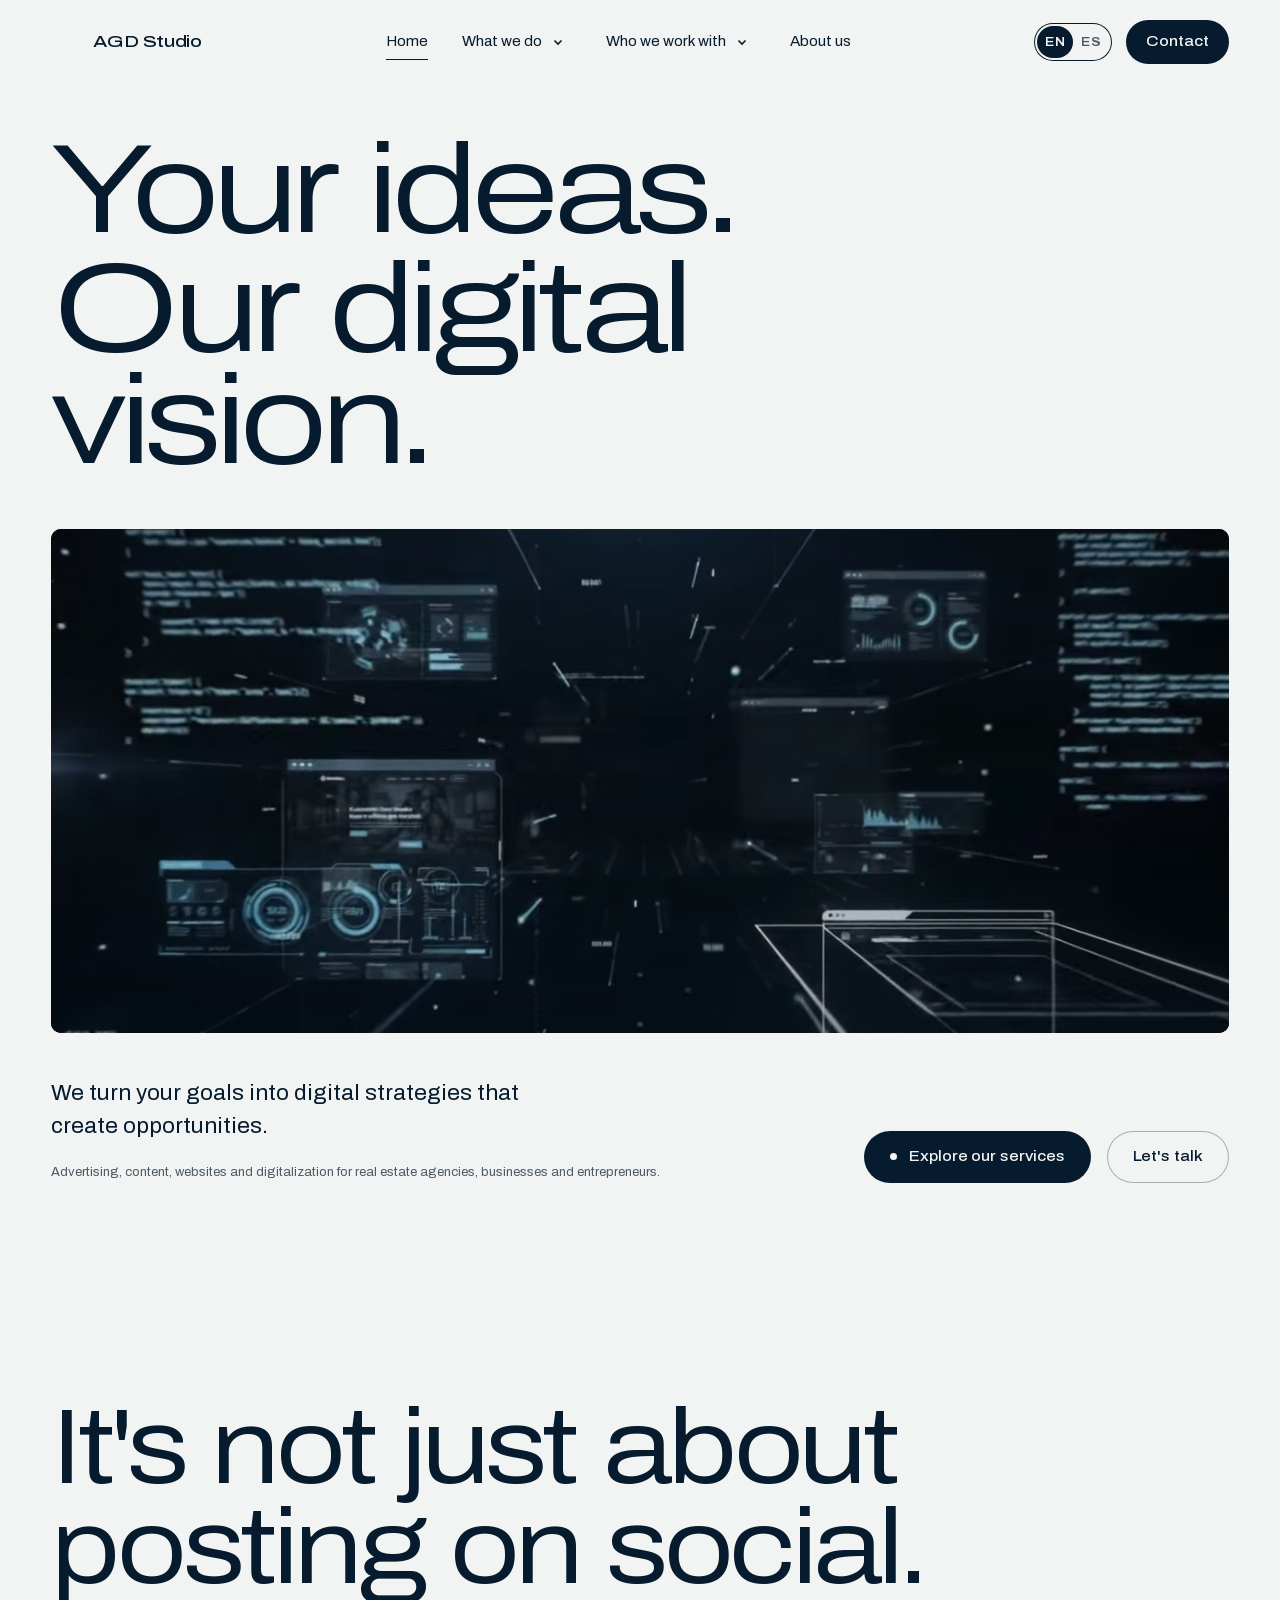
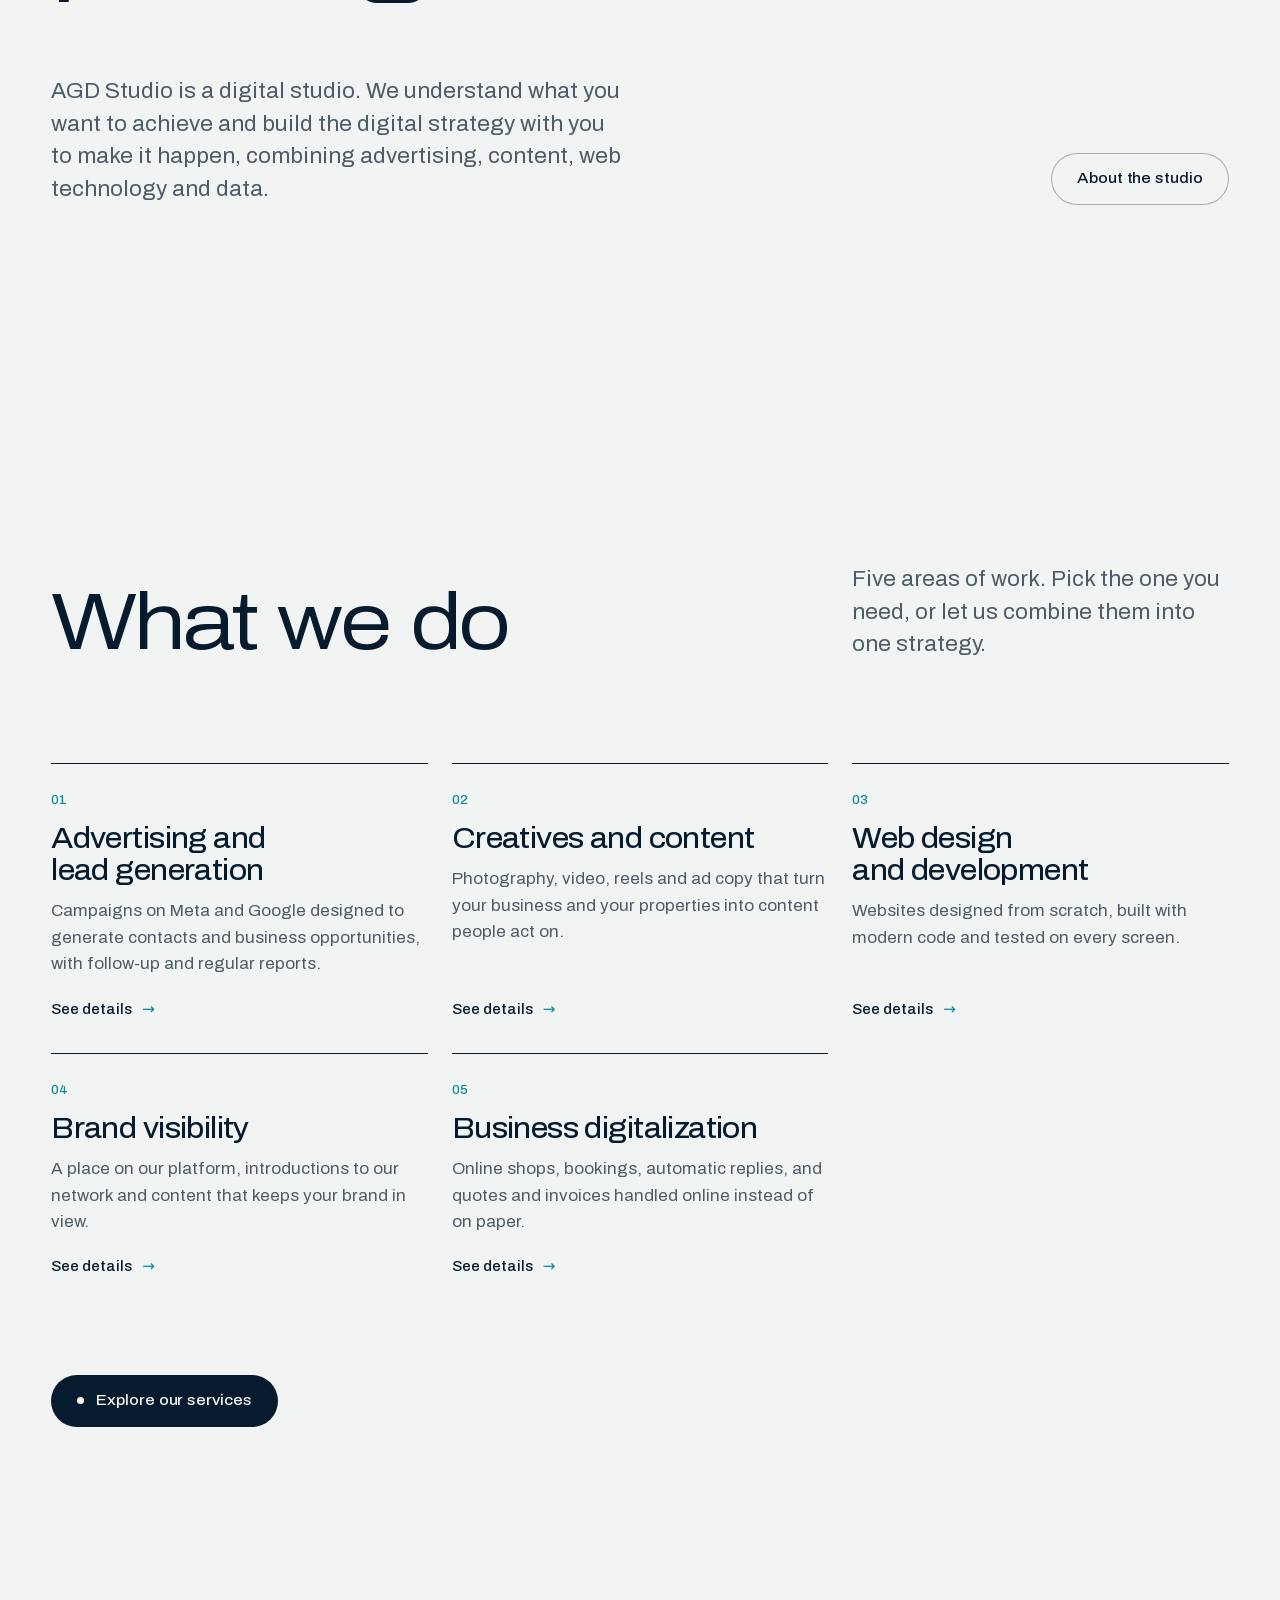
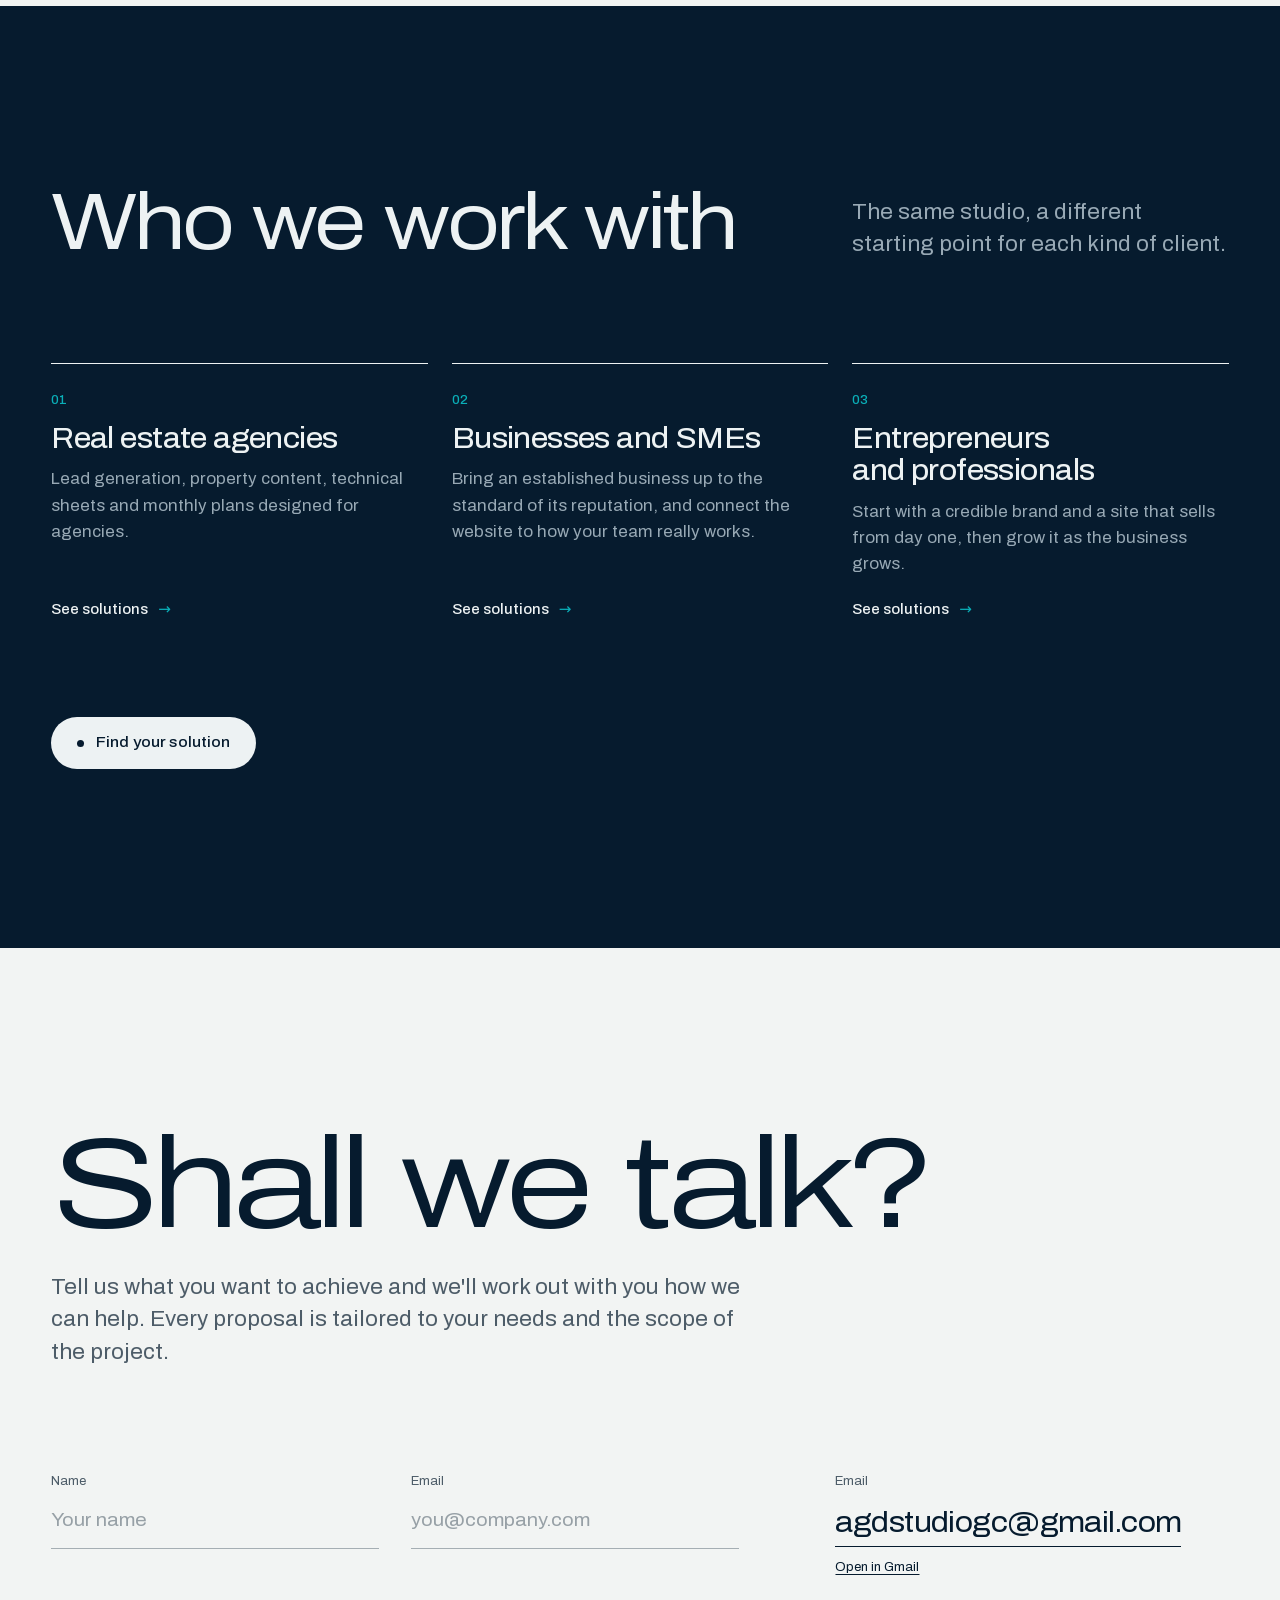
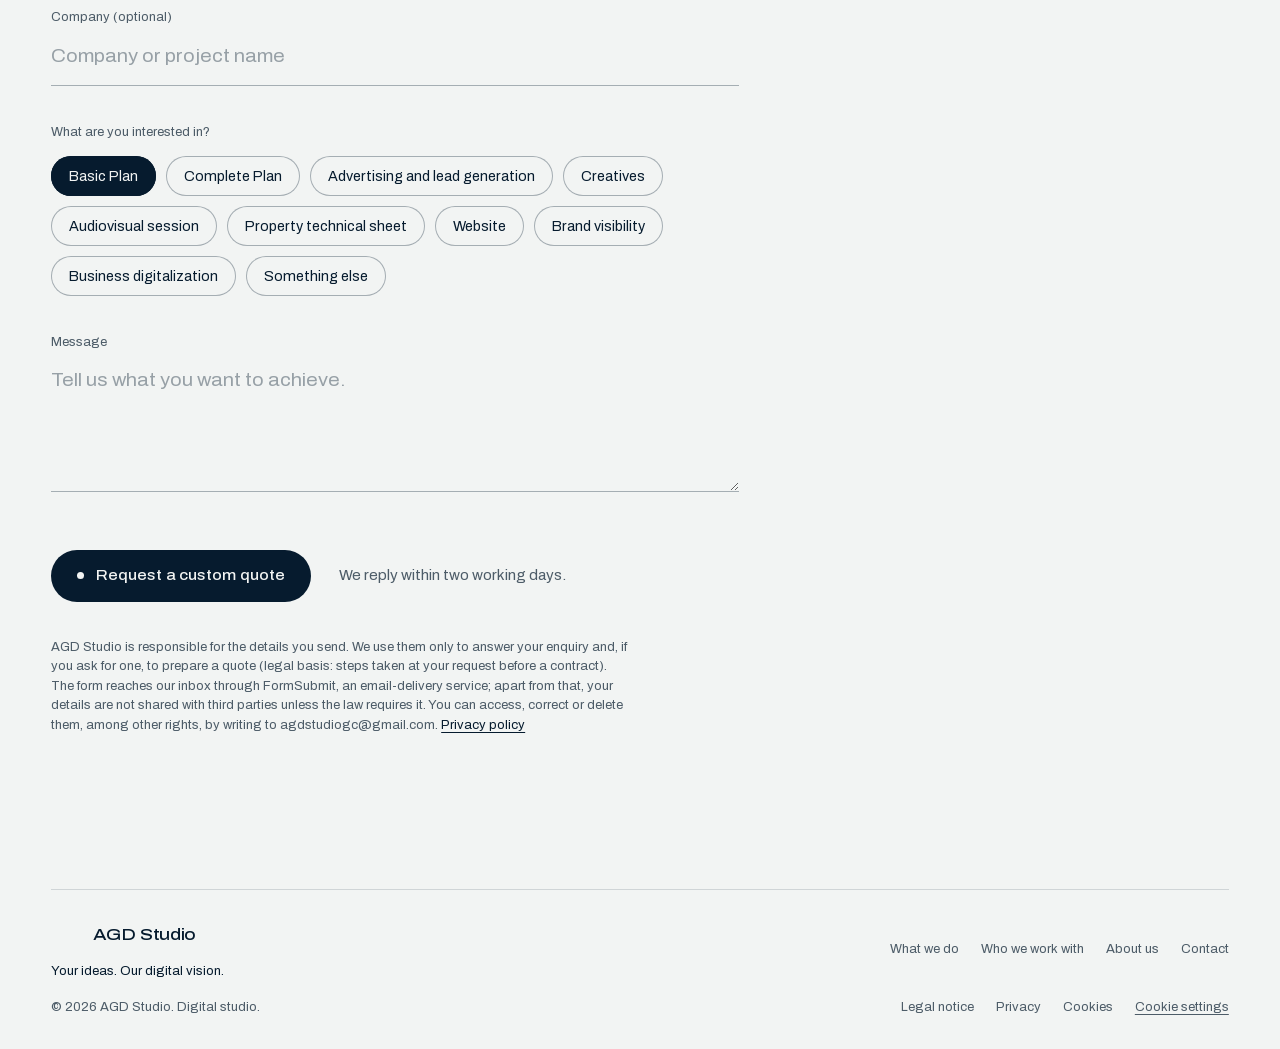
==== commit 3c8d462e: "Version CSS/JS links so browsers pick up new deploys Co-Authored-By: Claude Opus 5.5 <noreply@anthro" ====
--- a/site/index.html
+++ b/site/index.html
@@ -15,9 +15,9 @@
   <link rel="icon" href="assets/mark.png">
   <link rel="preload" href="assets/poster.webp" as="image" type="image/webp">
   <link rel="preload" href="assets/fonts/archivo-ad60be9c27.woff2" as="font" type="font/woff2" crossorigin>
-  <link rel="stylesheet" href="fonts.css">
-  <link rel="stylesheet" href="styles.css">
-  <script src="boot.js"></script>
+  <link rel="stylesheet" href="fonts.css?v=202610222013">
+  <link rel="stylesheet" href="styles.css?v=202610222013">
+  <script src="boot.js?v=202610222013"></script>
 </head>
 <body>
   <a class="skip" href="#main">Skip to content</a>
@@ -282,8 +282,8 @@
     </section>
   </main>
 
-  <script src="consent.js" defer></script>
-  <script src="i18n.js" defer></script>
-  <script src="main.js" defer></script>
+  <script src="consent.js?v=202610222013" defer></script>
+  <script src="i18n.js?v=202610222013" defer></script>
+  <script src="main.js?v=202610222013" defer></script>
 </body>
 </html>
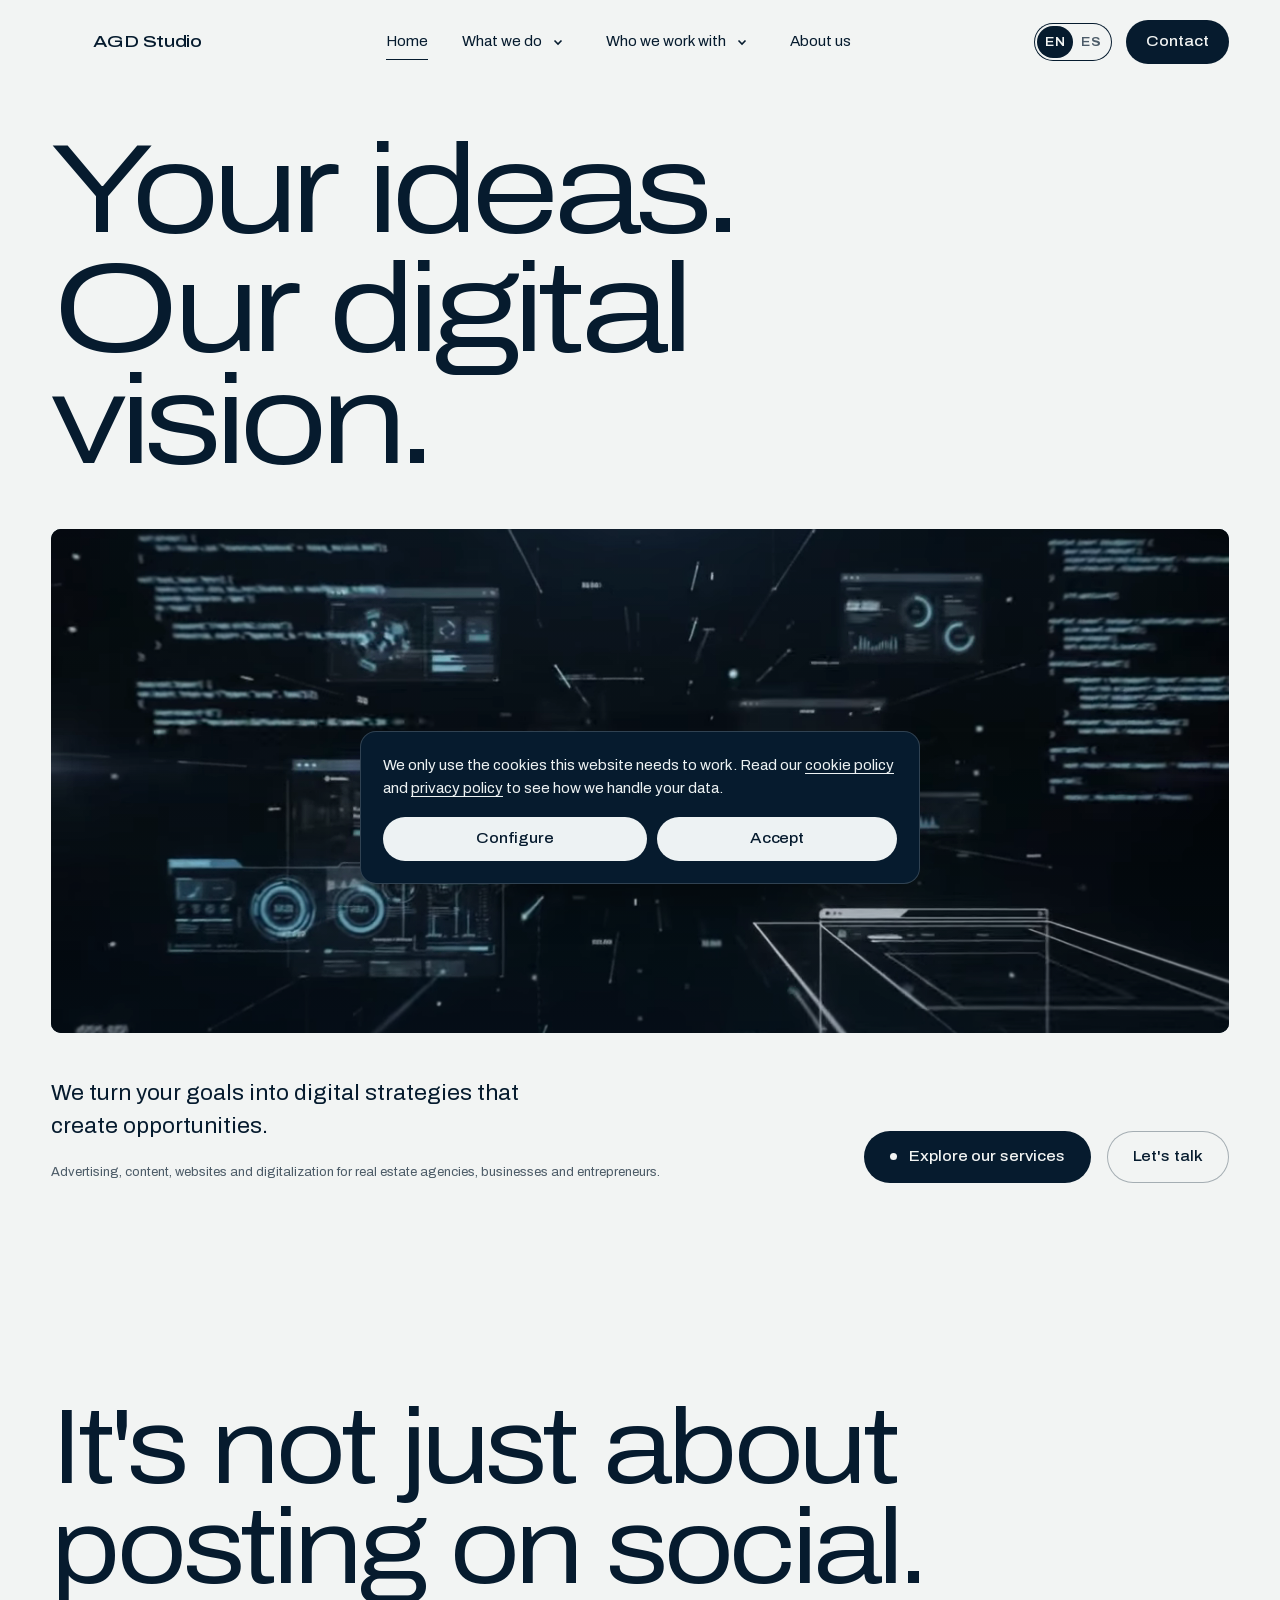
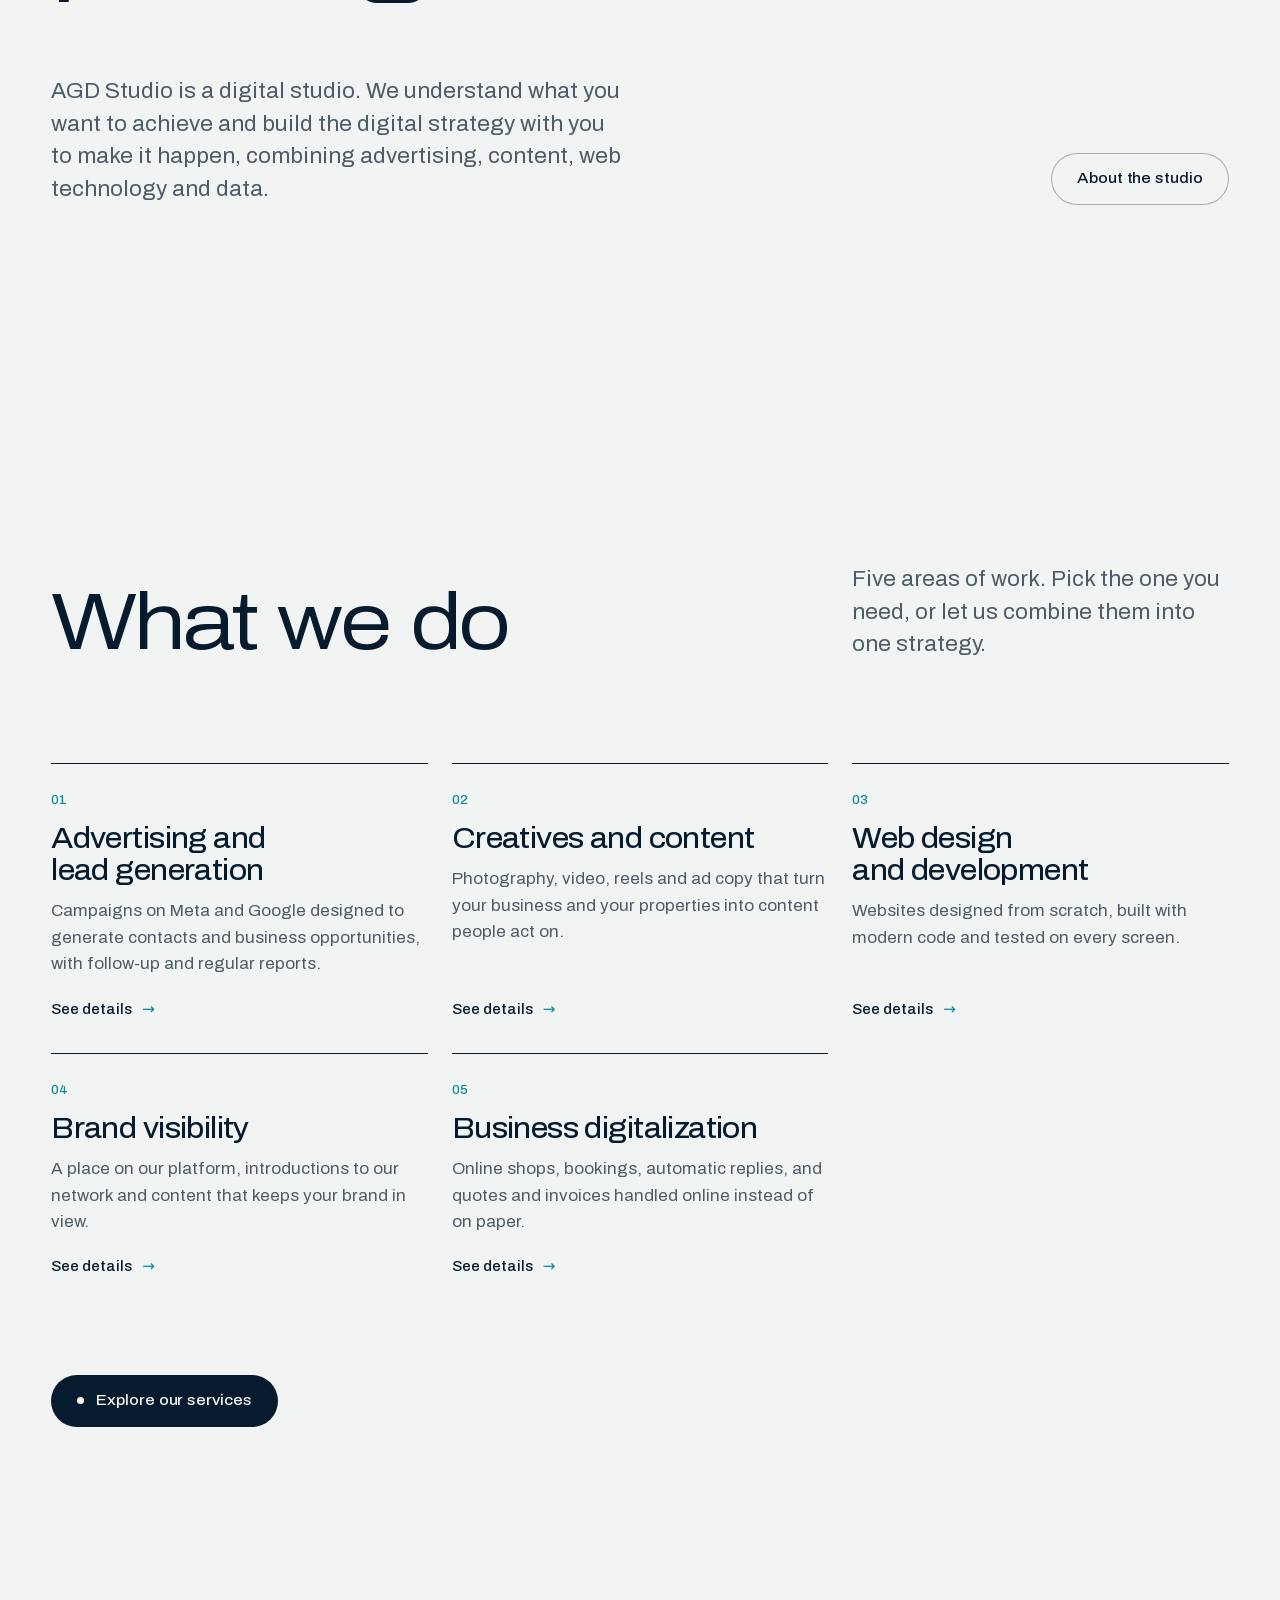
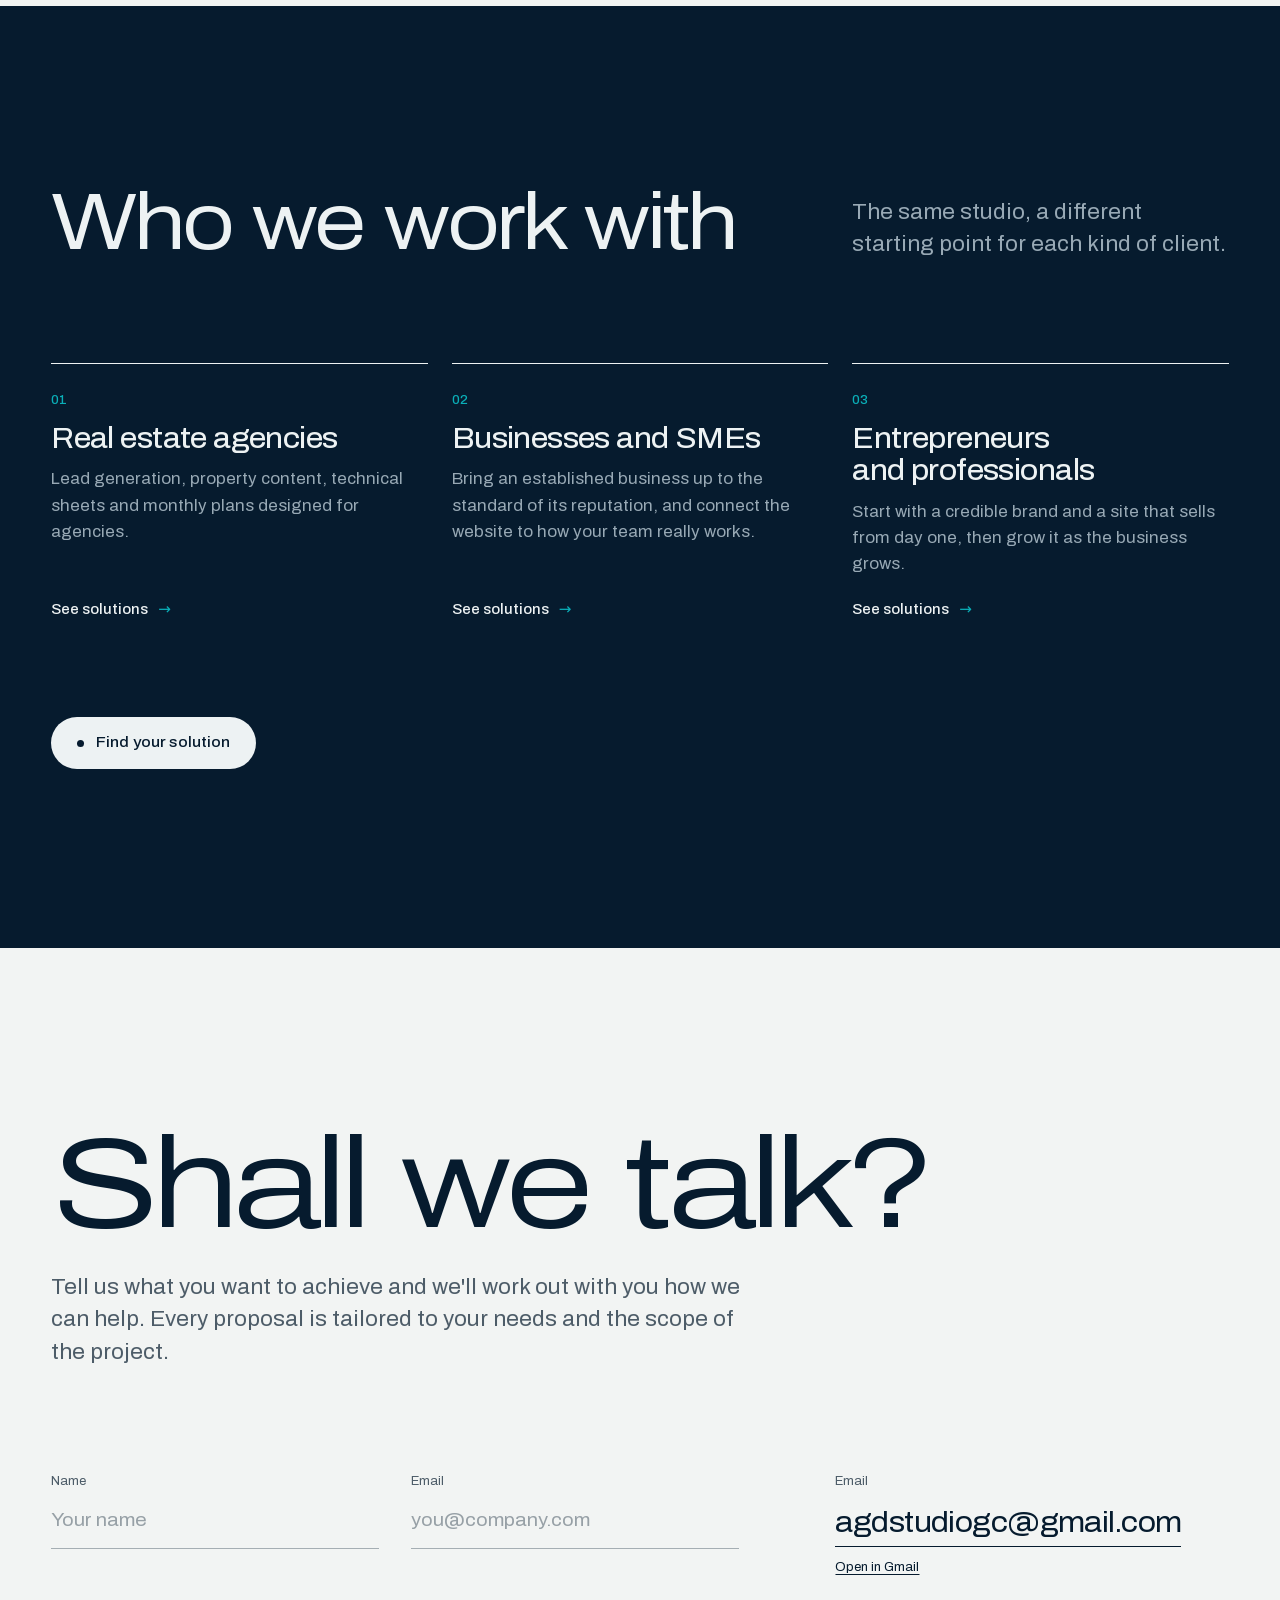
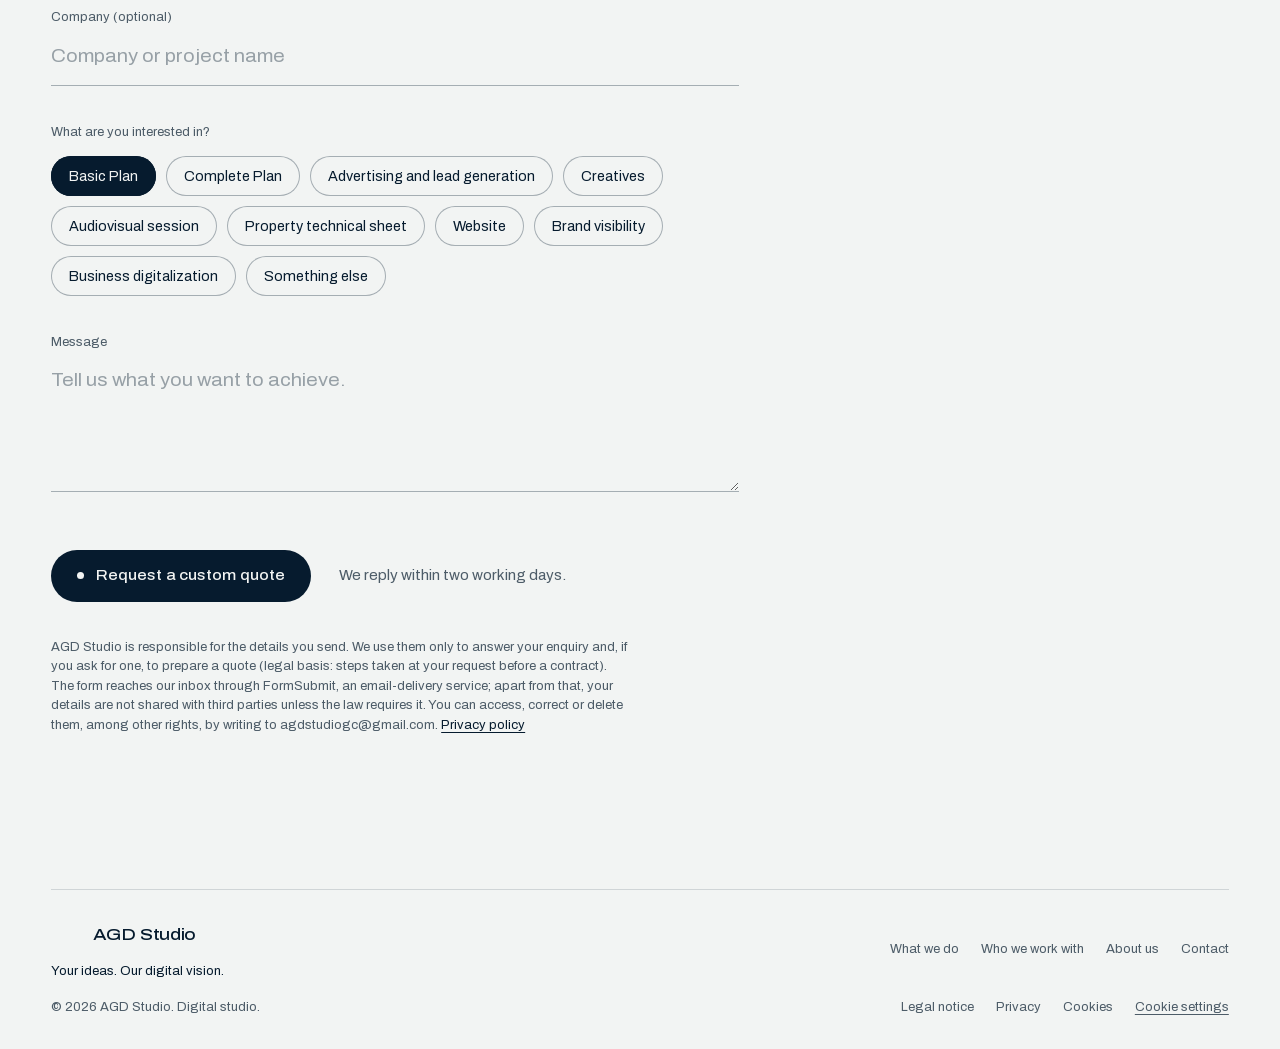
==== commit 8509361d: "Show a cookie and privacy notice on the first visit Co-Authored-By: Claude Opus 5.5 <noreply@anthrop" ====
--- a/site/index.html
+++ b/site/index.html
@@ -15,9 +15,9 @@
   <link rel="icon" href="assets/mark.png">
   <link rel="preload" href="assets/poster.webp" as="image" type="image/webp">
   <link rel="preload" href="assets/fonts/archivo-ad60be9c27.woff2" as="font" type="font/woff2" crossorigin>
-  <link rel="stylesheet" href="fonts.css?v=202610222013">
-  <link rel="stylesheet" href="styles.css?v=202610222013">
-  <script src="boot.js?v=202610222013"></script>
+  <link rel="stylesheet" href="fonts.css?v=202610222032">
+  <link rel="stylesheet" href="styles.css?v=202610222032">
+  <script src="boot.js?v=202610222032"></script>
 </head>
 <body>
   <a class="skip" href="#main">Skip to content</a>
@@ -282,8 +282,8 @@
     </section>
   </main>
 
-  <script src="consent.js?v=202610222013" defer></script>
-  <script src="i18n.js?v=202610222013" defer></script>
-  <script src="main.js?v=202610222013" defer></script>
+  <script src="consent.js?v=202610222032" defer></script>
+  <script src="i18n.js?v=202610222032" defer></script>
+  <script src="main.js?v=202610222032" defer></script>
 </body>
 </html>
--- a/site/styles.css
+++ b/site/styles.css
@@ -1107,6 +1107,7 @@
   max-width: 560px; margin-inline: auto;
   padding: 22px; border-radius: 16px;
   background: var(--ink); color: #EDF2F3;
+  border: 1px solid rgba(237, 242, 243, .18);
   box-shadow: 0 20px 50px -20px rgba(0, 0, 0, .5);
   display: grid; gap: 16px; font-size: .95rem;
 }
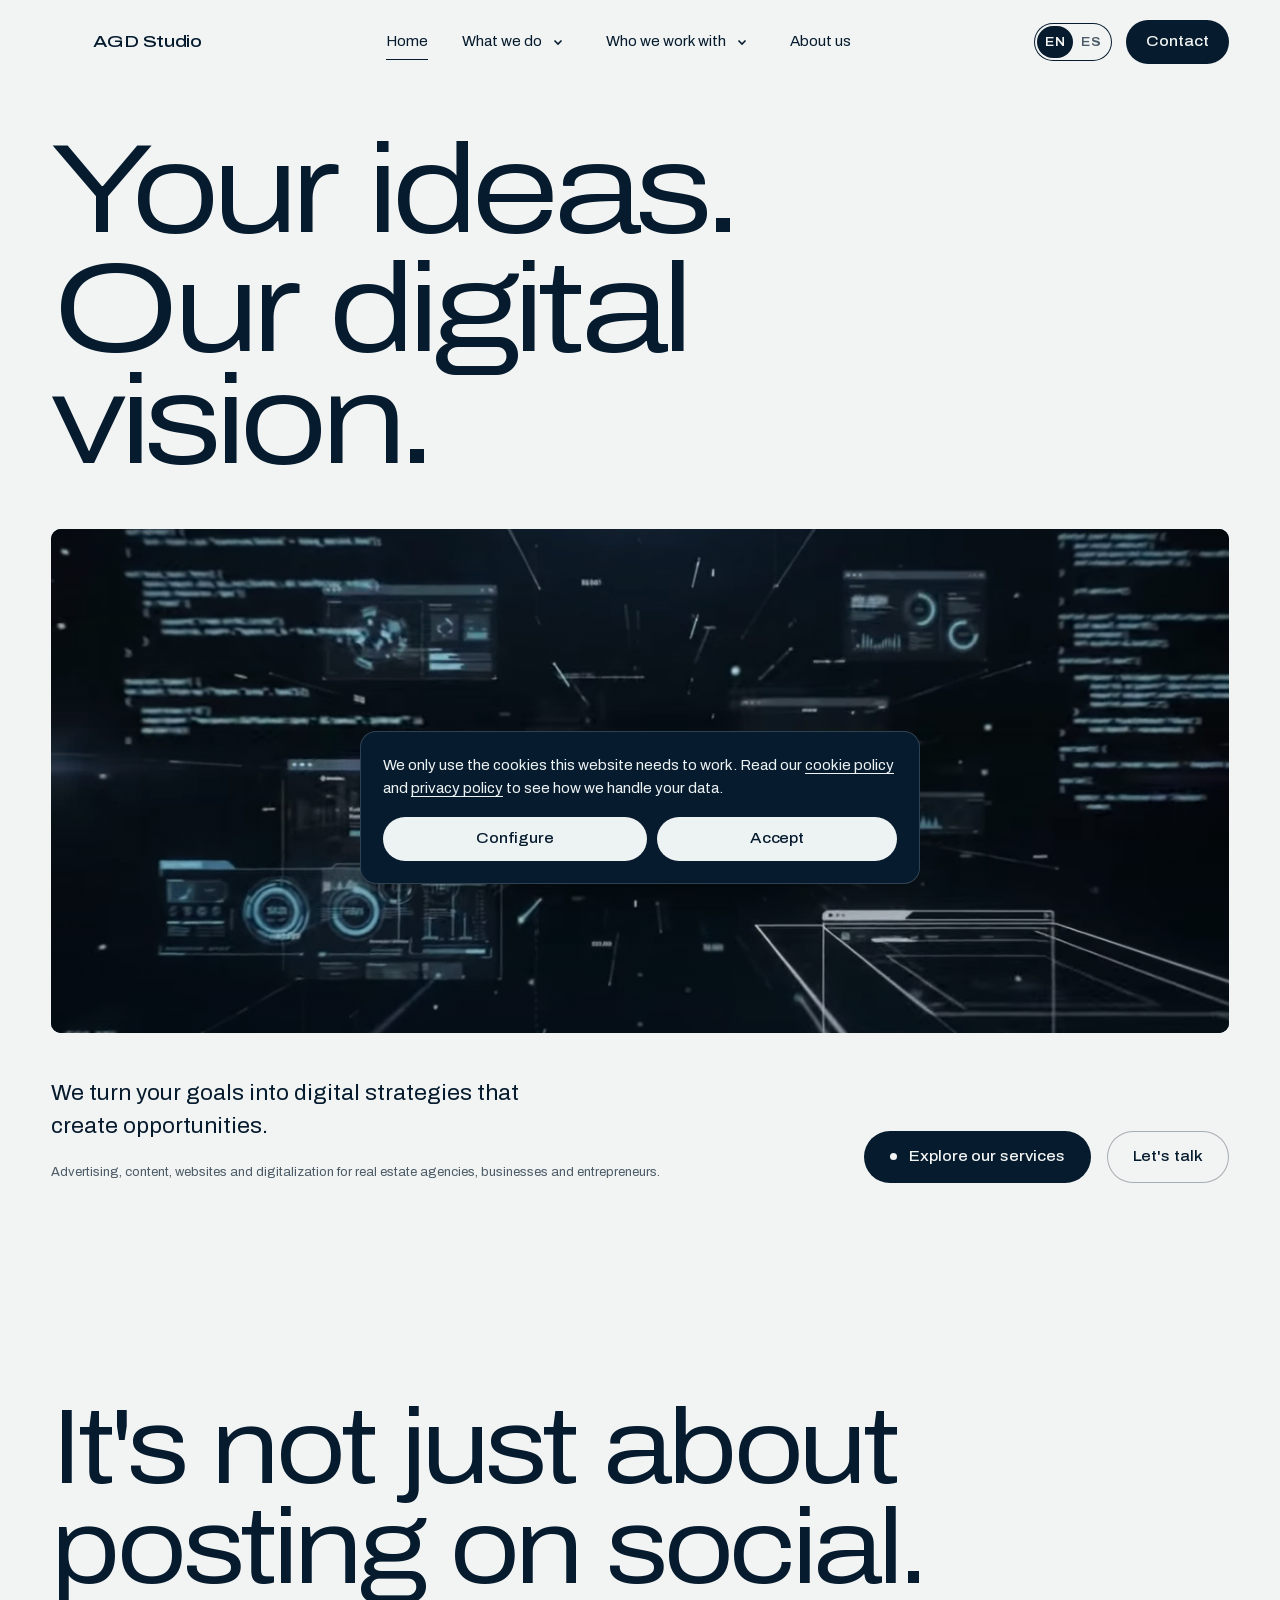
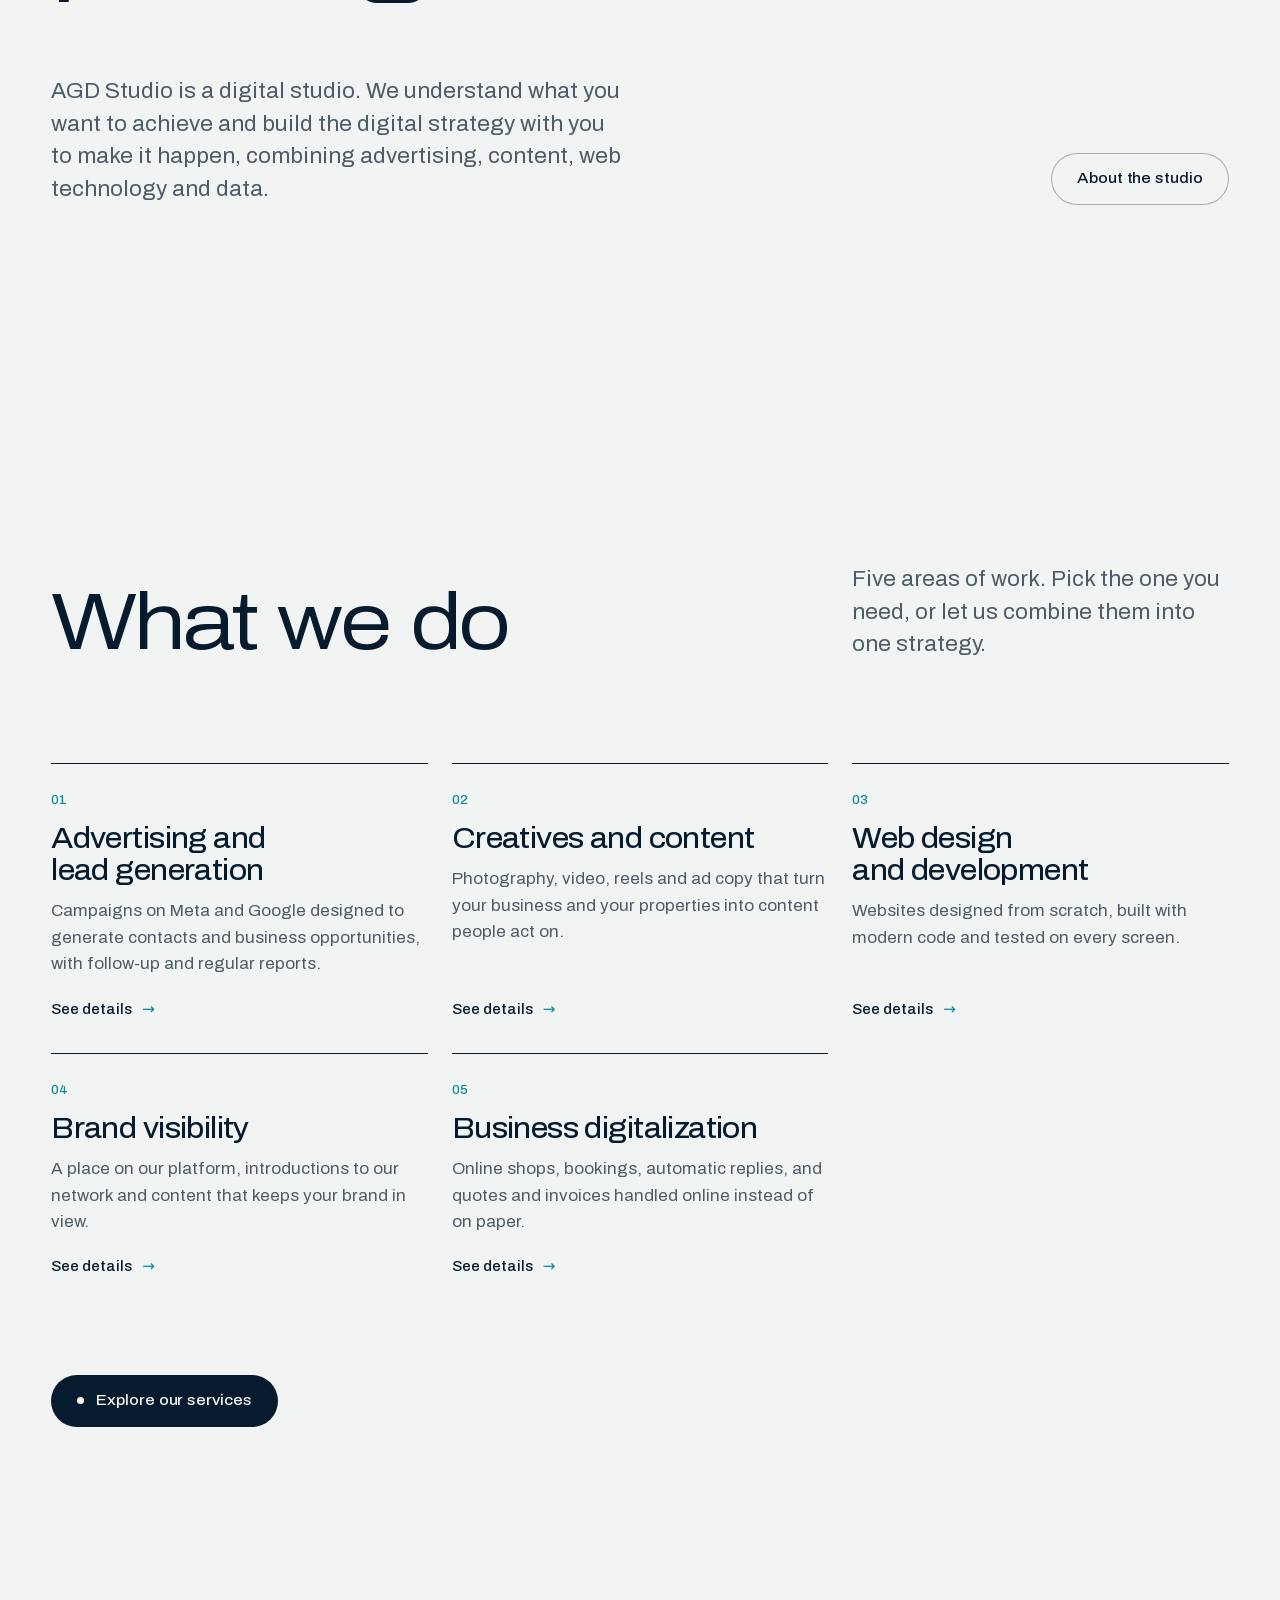
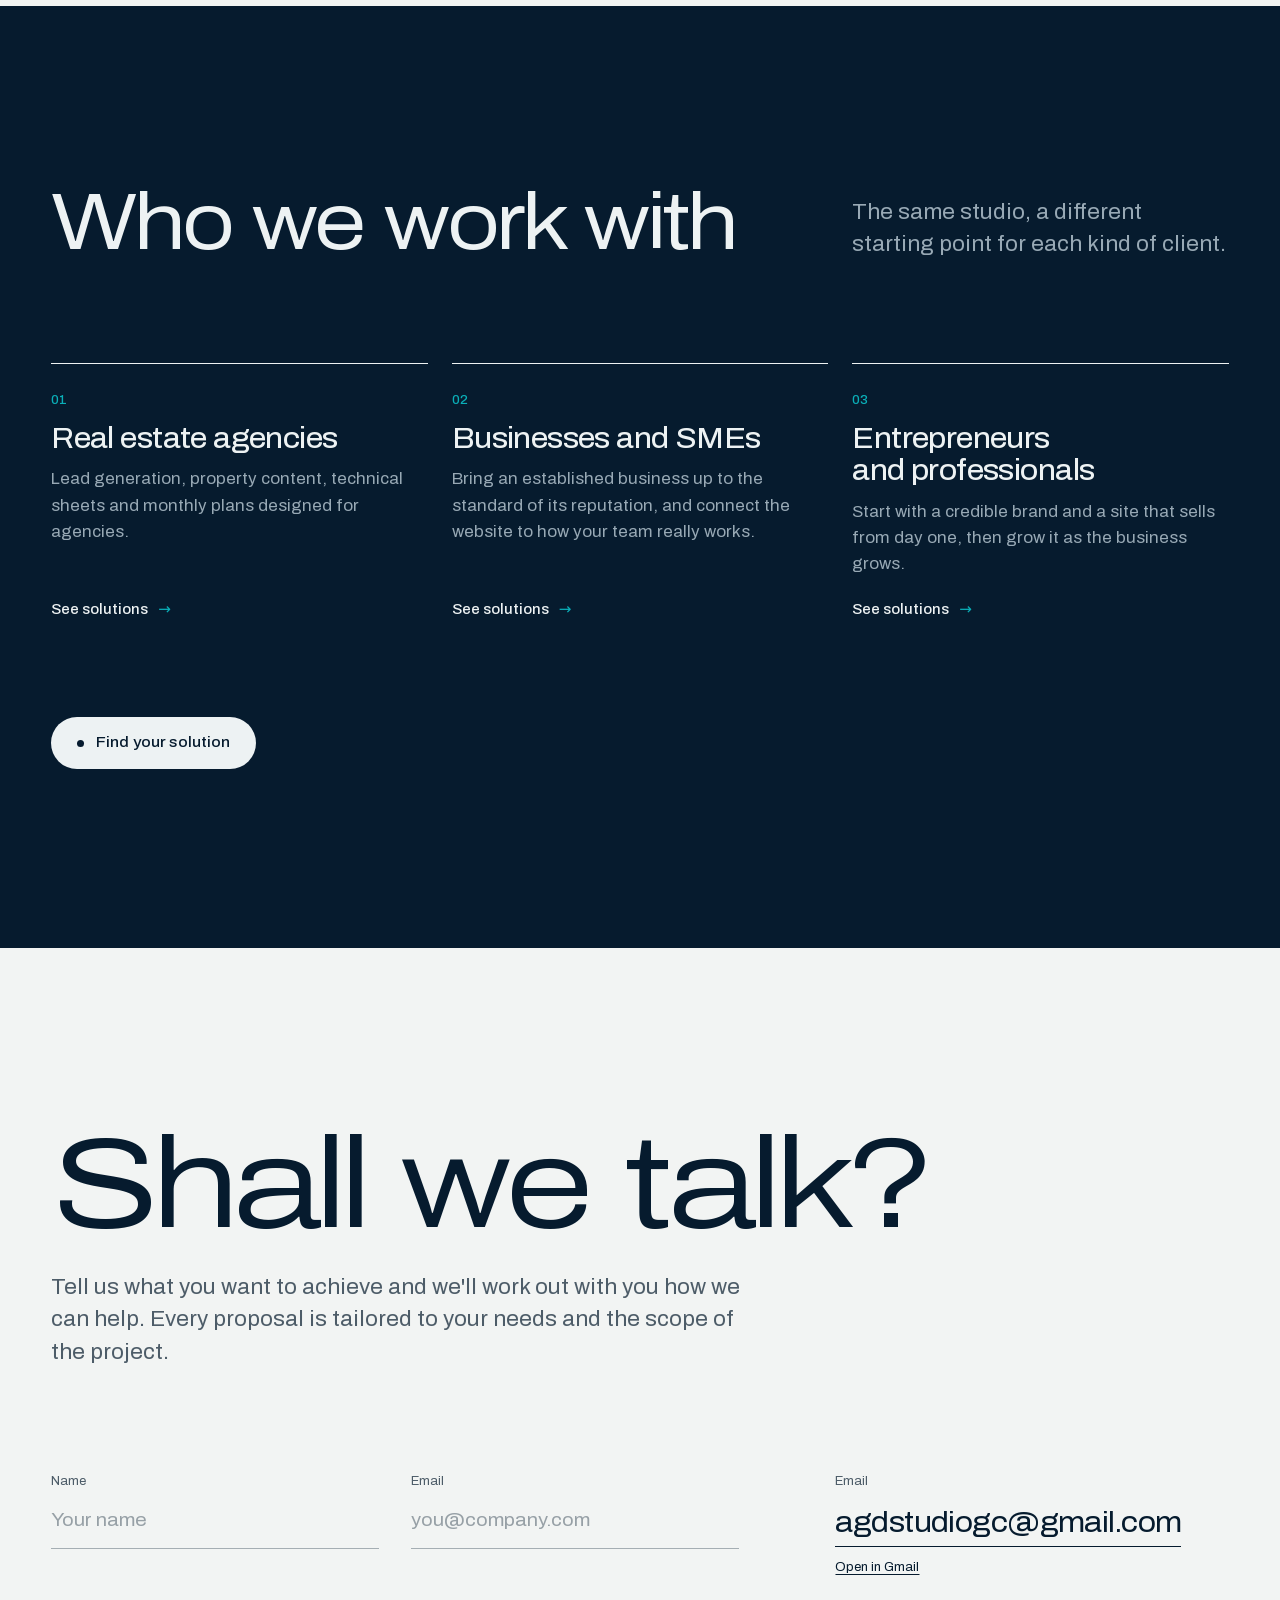
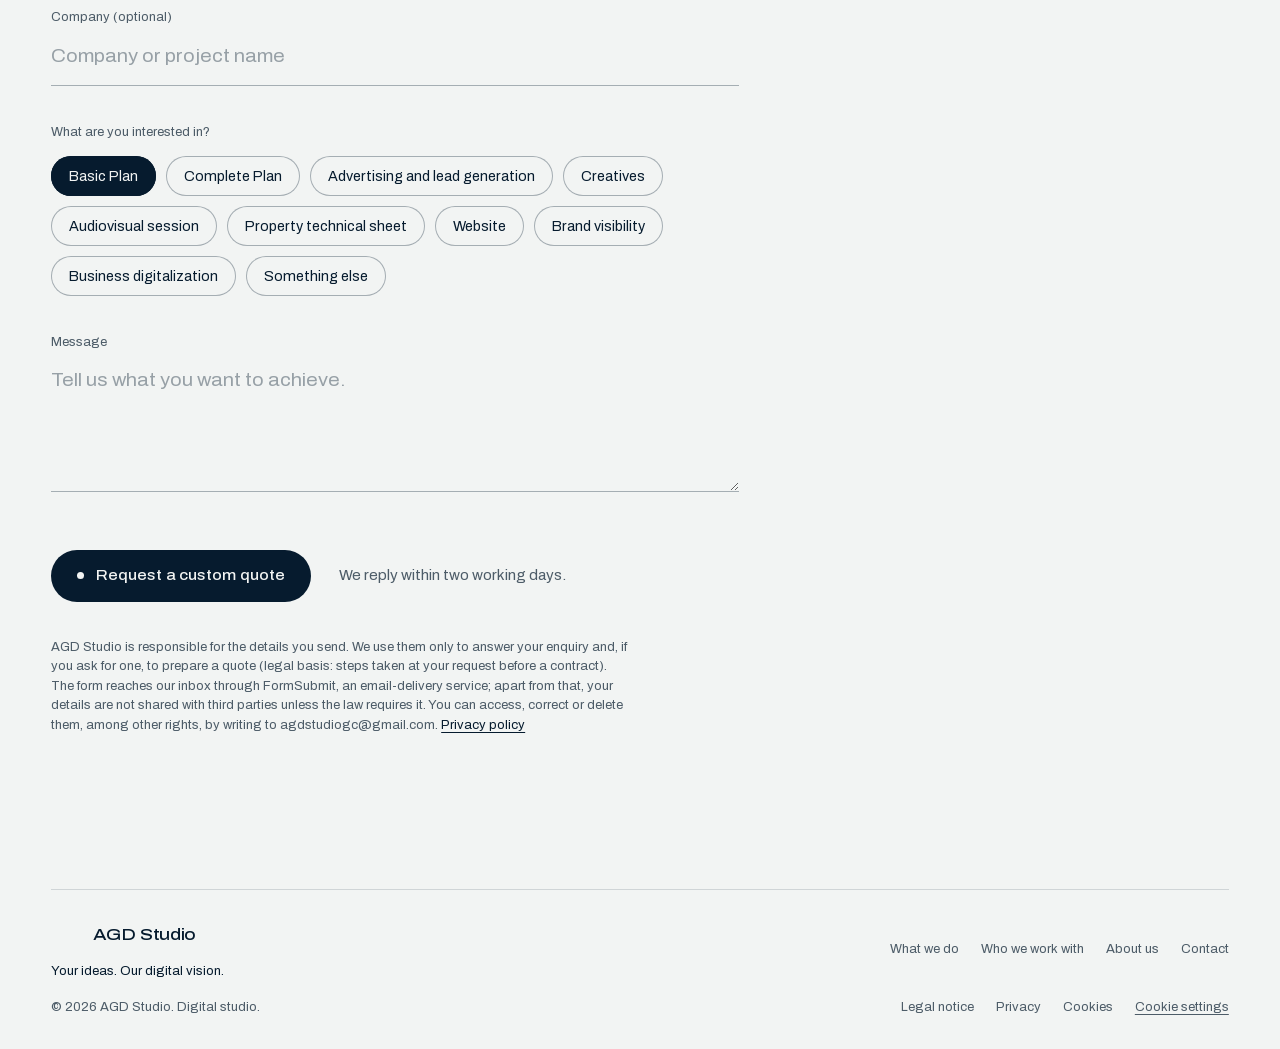
==== commit d9a2301c: "Add owner's legal notice text and address; speed up language switch Integrate the supplied Aviso leg" ====
--- a/site/index.html
+++ b/site/index.html
@@ -15,9 +15,9 @@
   <link rel="icon" href="assets/mark.png">
   <link rel="preload" href="assets/poster.webp" as="image" type="image/webp">
   <link rel="preload" href="assets/fonts/archivo-ad60be9c27.woff2" as="font" type="font/woff2" crossorigin>
-  <link rel="stylesheet" href="fonts.css?v=202610222032">
-  <link rel="stylesheet" href="styles.css?v=202610222032">
-  <script src="boot.js?v=202610222032"></script>
+  <link rel="stylesheet" href="fonts.css?v=202610231200">
+  <link rel="stylesheet" href="styles.css?v=202610231200">
+  <script src="boot.js?v=202610231200"></script>
 </head>
 <body>
   <a class="skip" href="#main">Skip to content</a>
@@ -282,8 +282,8 @@
     </section>
   </main>
 
-  <script src="consent.js?v=202610222032" defer></script>
-  <script src="i18n.js?v=202610222032" defer></script>
-  <script src="main.js?v=202610222032" defer></script>
+  <script src="consent.js?v=202610231200" defer></script>
+  <script src="i18n.js?v=202610231200" defer></script>
+  <script src="main.js?v=202610231200" defer></script>
 </body>
 </html>
--- a/site/styles.css
+++ b/site/styles.css
@@ -1054,7 +1054,7 @@
 
 /* Copy fades out and back in while the language changes */
 /* (targets are elements GSAP never animates, so the two don't fight over opacity) */
-main, .nav-links a, .nav-cta > span, .menu ul, .menu-label { transition: opacity .32s var(--ease-io); }
+main, .nav-links a, .nav-cta > span, .menu ul, .menu-label { transition: opacity .16s var(--ease-io); }
 .is-switching main, .is-switching .nav-links a, .is-switching .nav-cta > span, .is-switching .menu ul, .is-switching .menu-label { opacity: 0; }
 
 /* Avoid a flash of English before Spanish is applied */
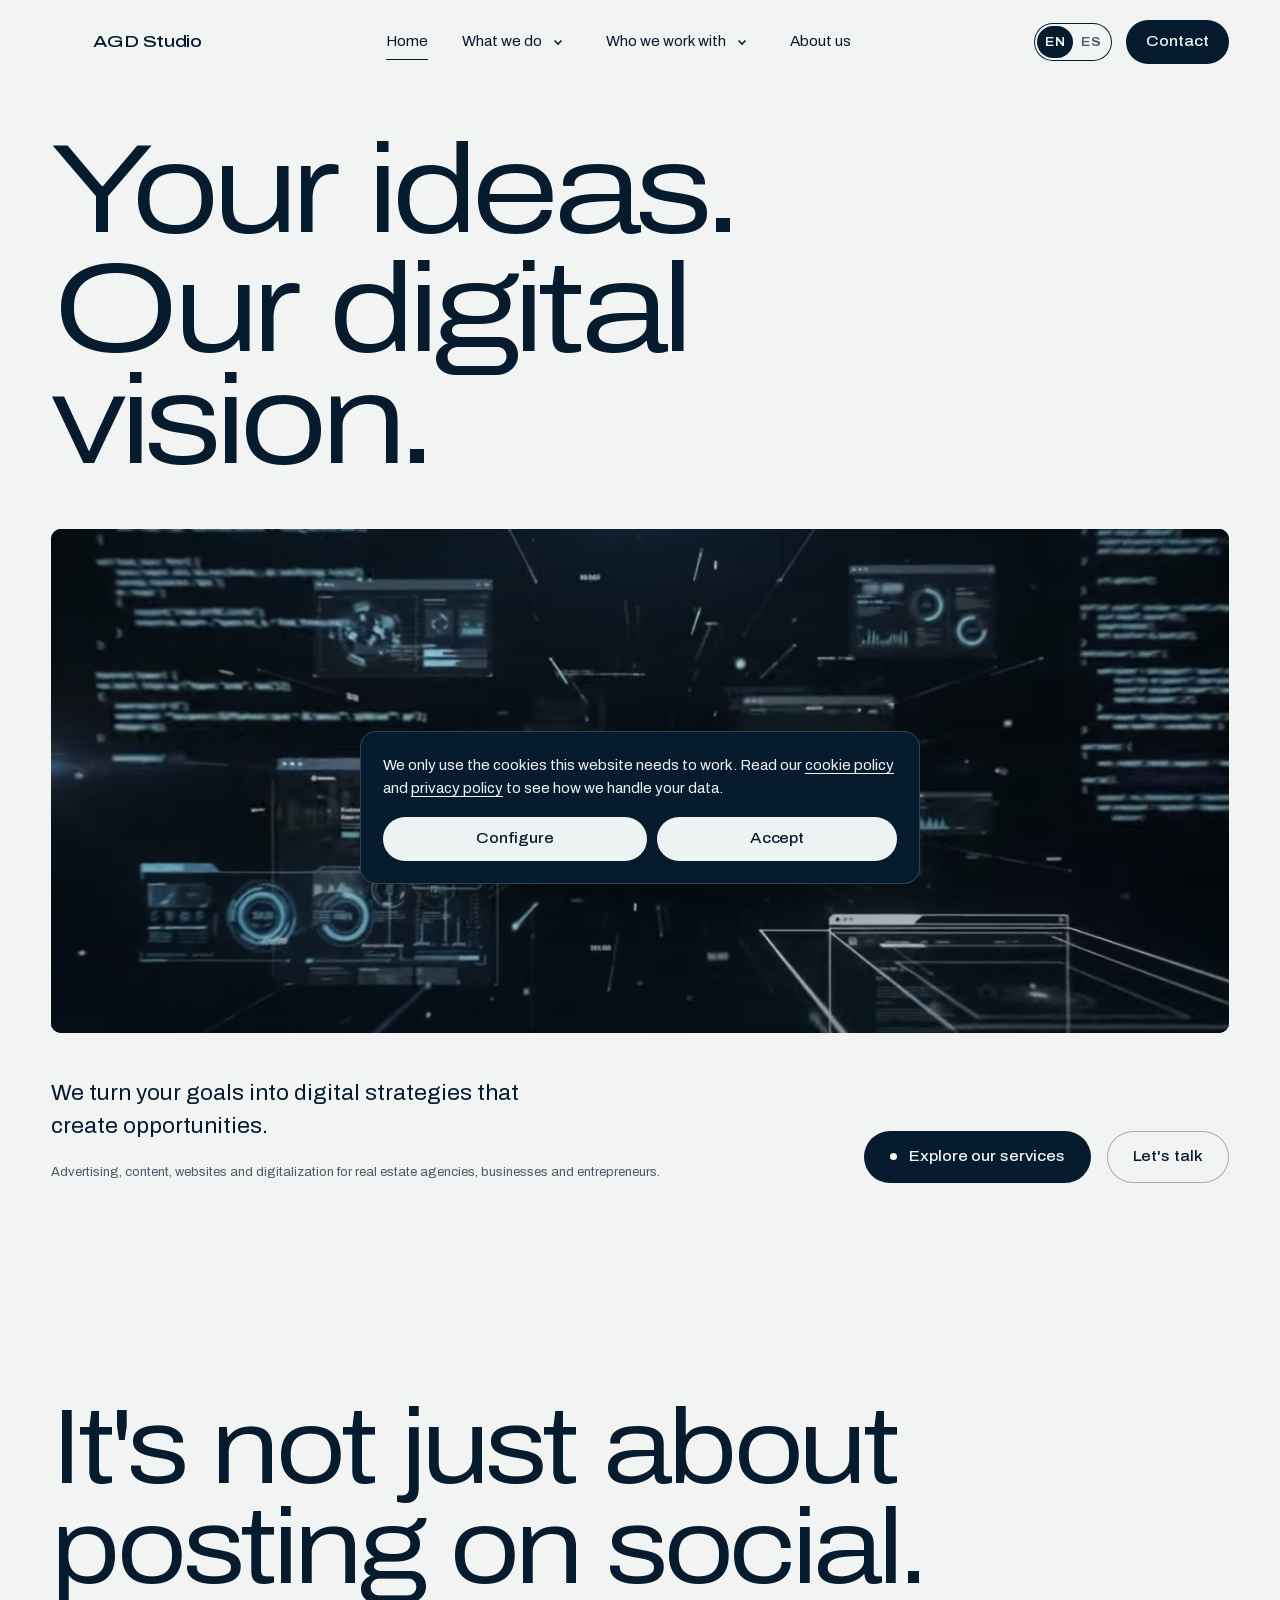
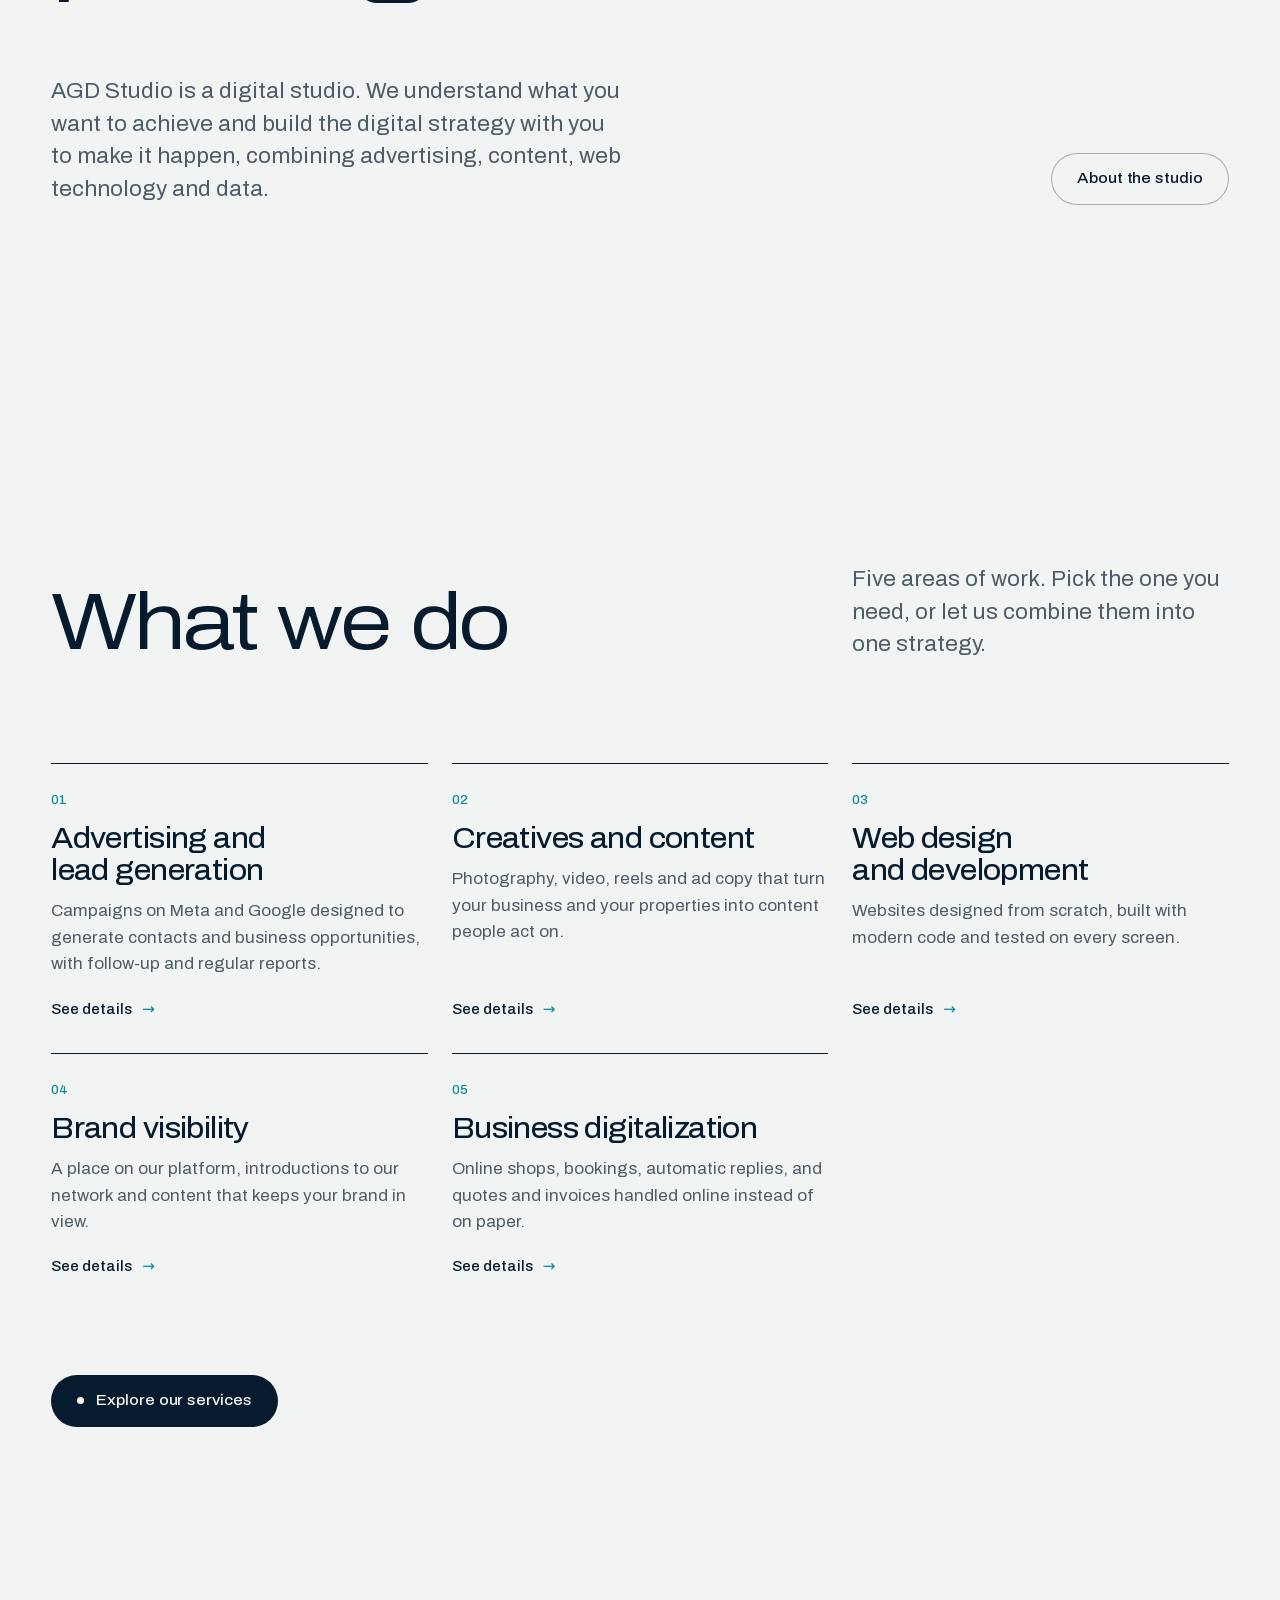
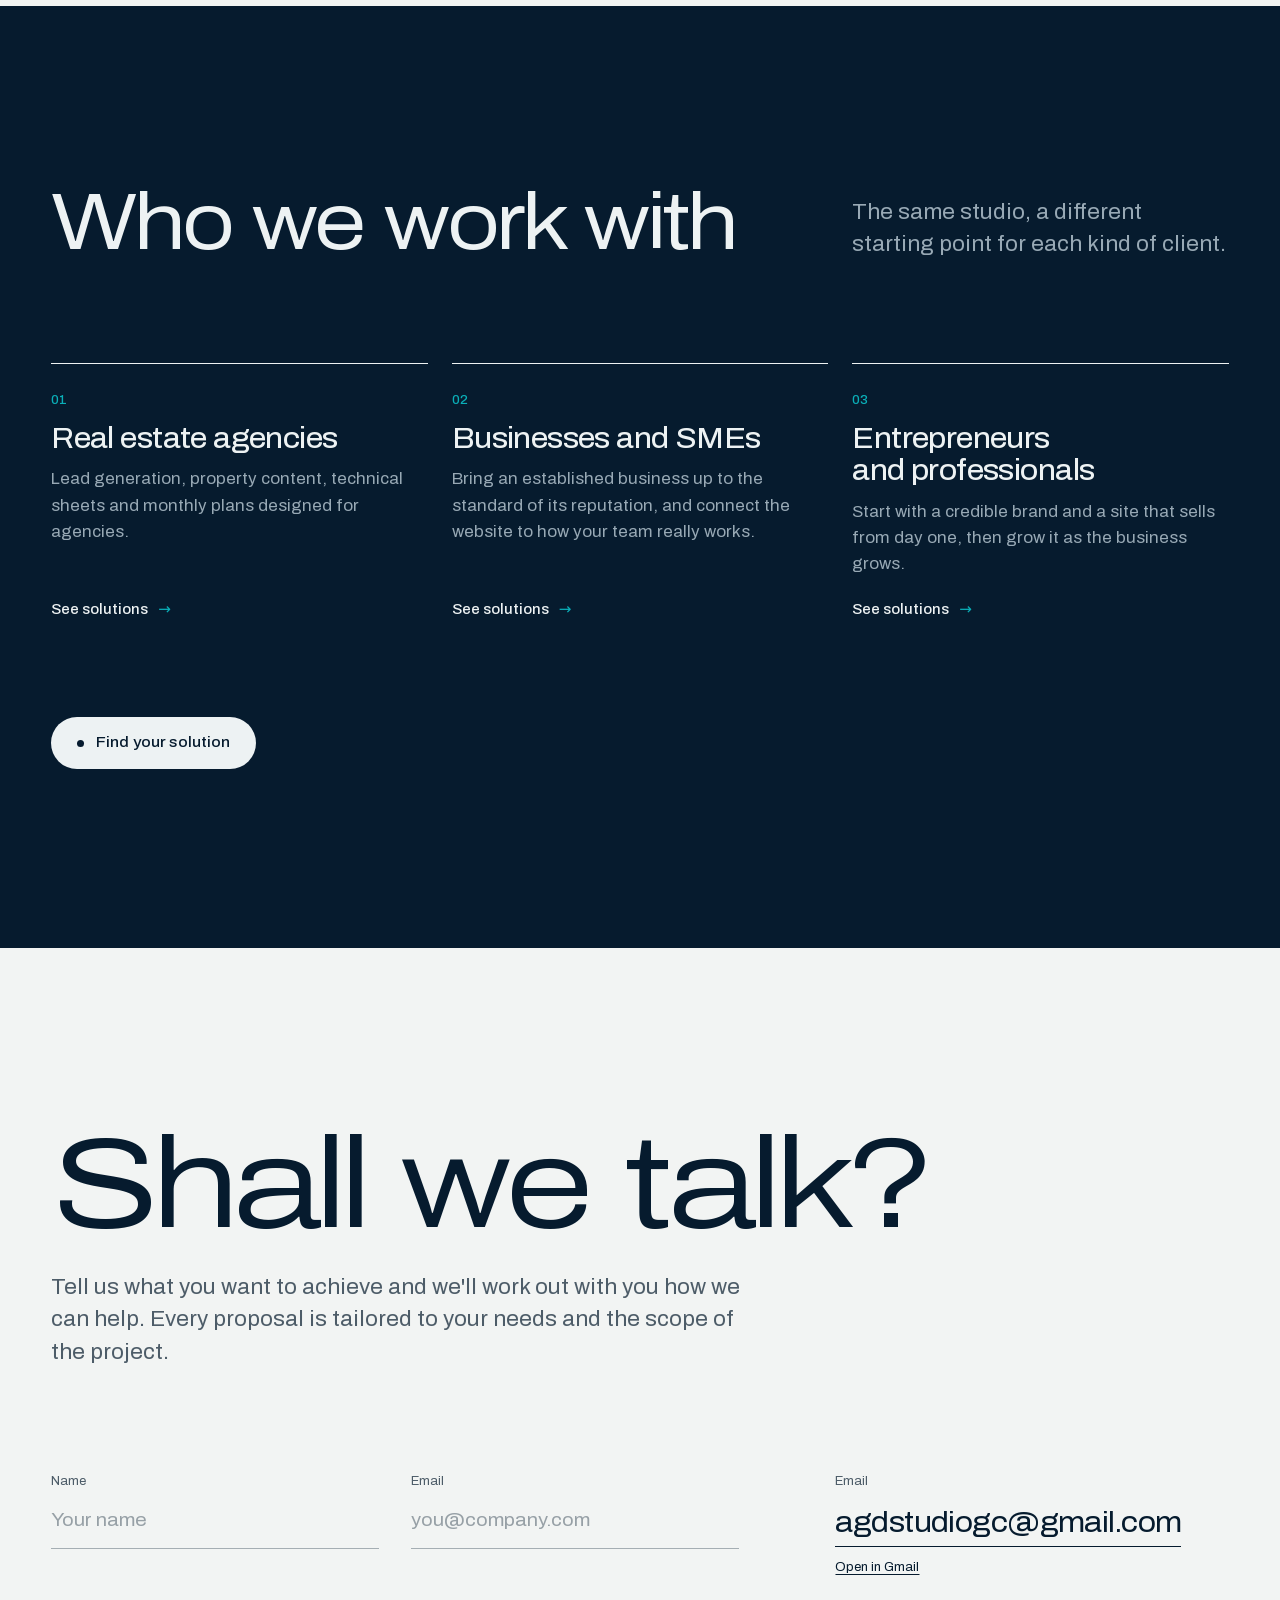
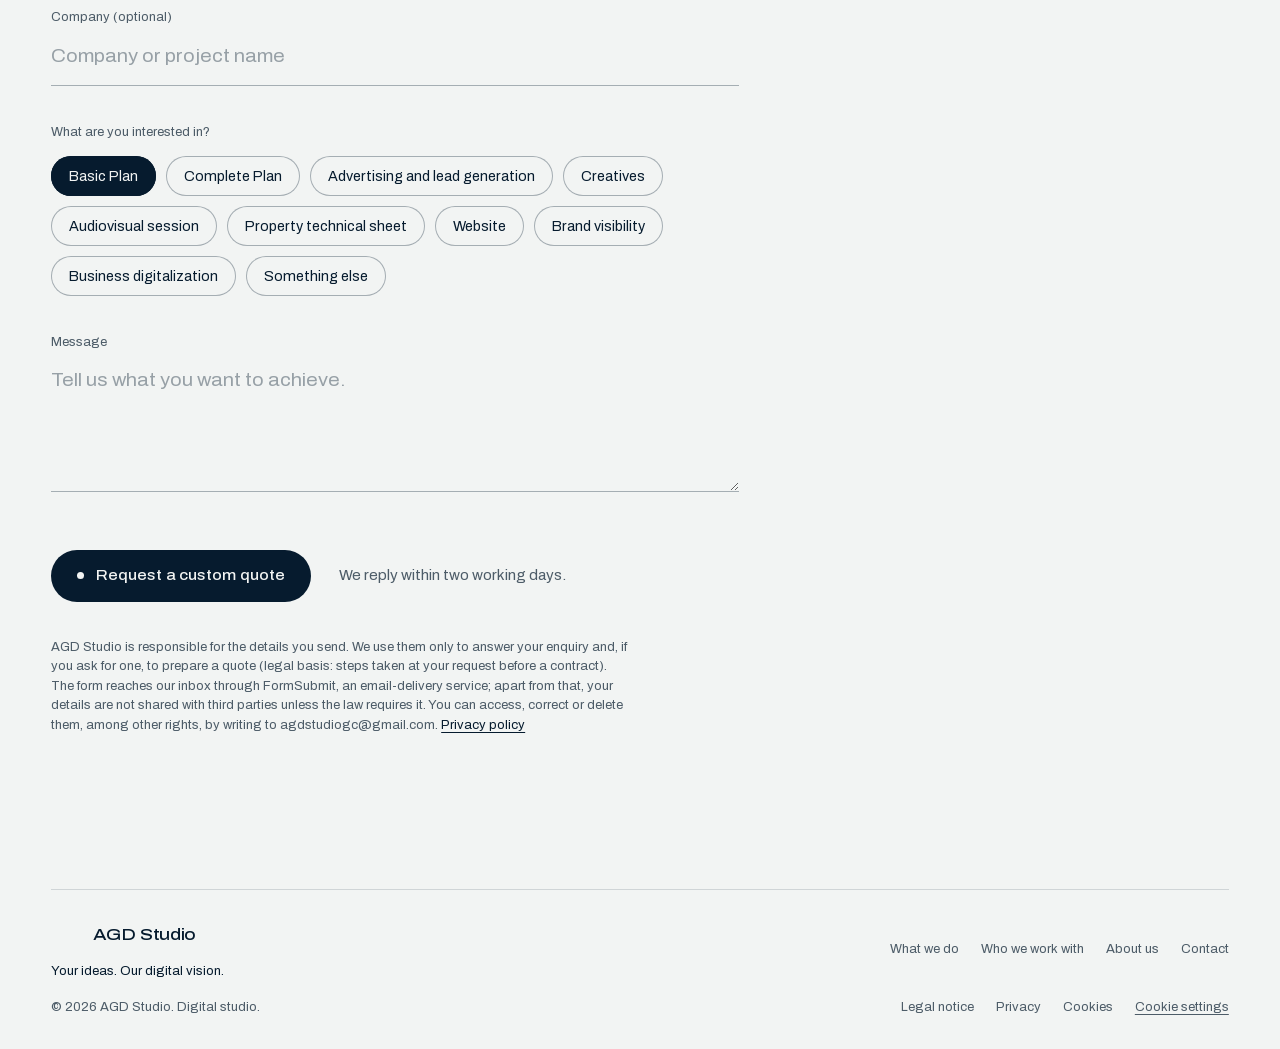
==== commit 983936a6: "Ask visitors again for cookie/privacy notice after today's policy update Co-Authored-By: Claude Opus" ====
--- a/site/index.html
+++ b/site/index.html
@@ -15,9 +15,9 @@
   <link rel="icon" href="assets/mark.png">
   <link rel="preload" href="assets/poster.webp" as="image" type="image/webp">
   <link rel="preload" href="assets/fonts/archivo-ad60be9c27.woff2" as="font" type="font/woff2" crossorigin>
-  <link rel="stylesheet" href="fonts.css?v=202610231200">
-  <link rel="stylesheet" href="styles.css?v=202610231200">
-  <script src="boot.js?v=202610231200"></script>
+  <link rel="stylesheet" href="fonts.css?v=202610231330">
+  <link rel="stylesheet" href="styles.css?v=202610231330">
+  <script src="boot.js?v=202610231330"></script>
 </head>
 <body>
   <a class="skip" href="#main">Skip to content</a>
@@ -282,8 +282,8 @@
     </section>
   </main>
 
-  <script src="consent.js?v=202610231200" defer></script>
-  <script src="i18n.js?v=202610231200" defer></script>
-  <script src="main.js?v=202610231200" defer></script>
+  <script src="consent.js?v=202610231330" defer></script>
+  <script src="i18n.js?v=202610231330" defer></script>
+  <script src="main.js?v=202610231330" defer></script>
 </body>
 </html>
